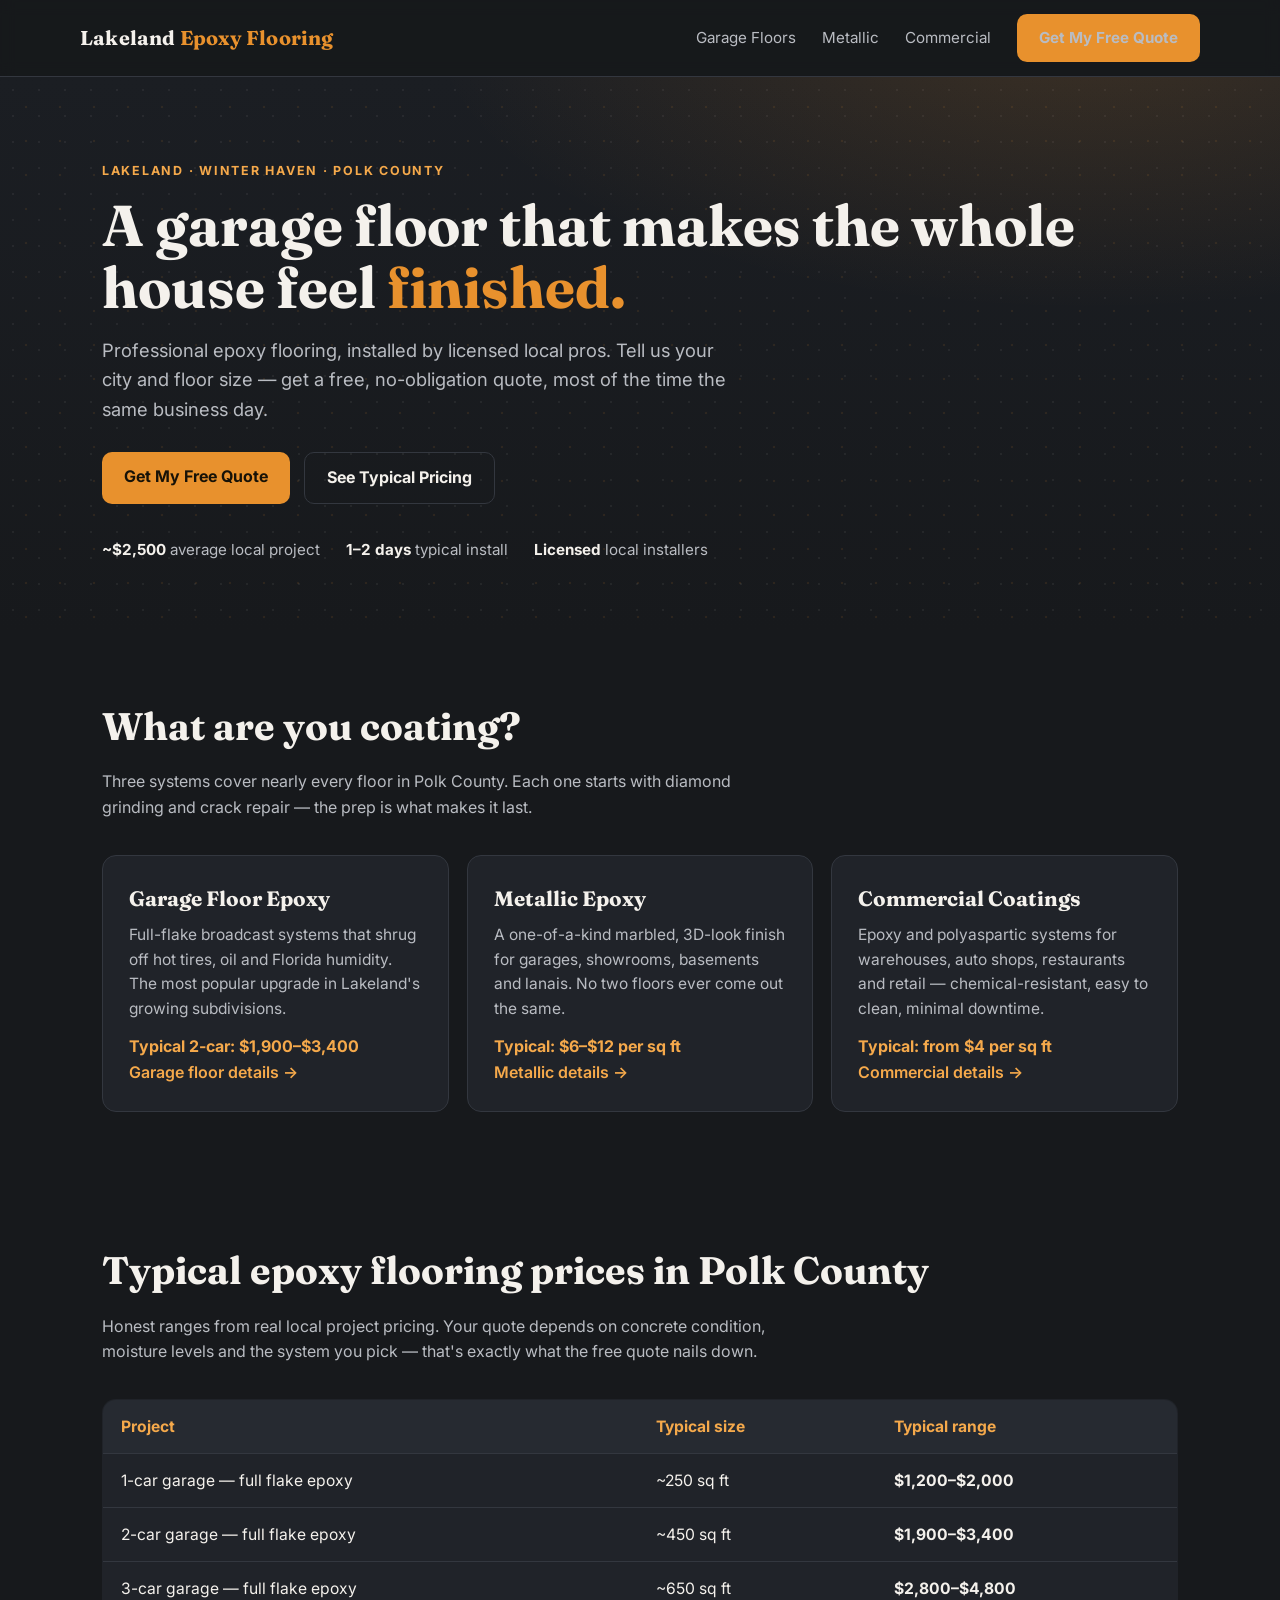
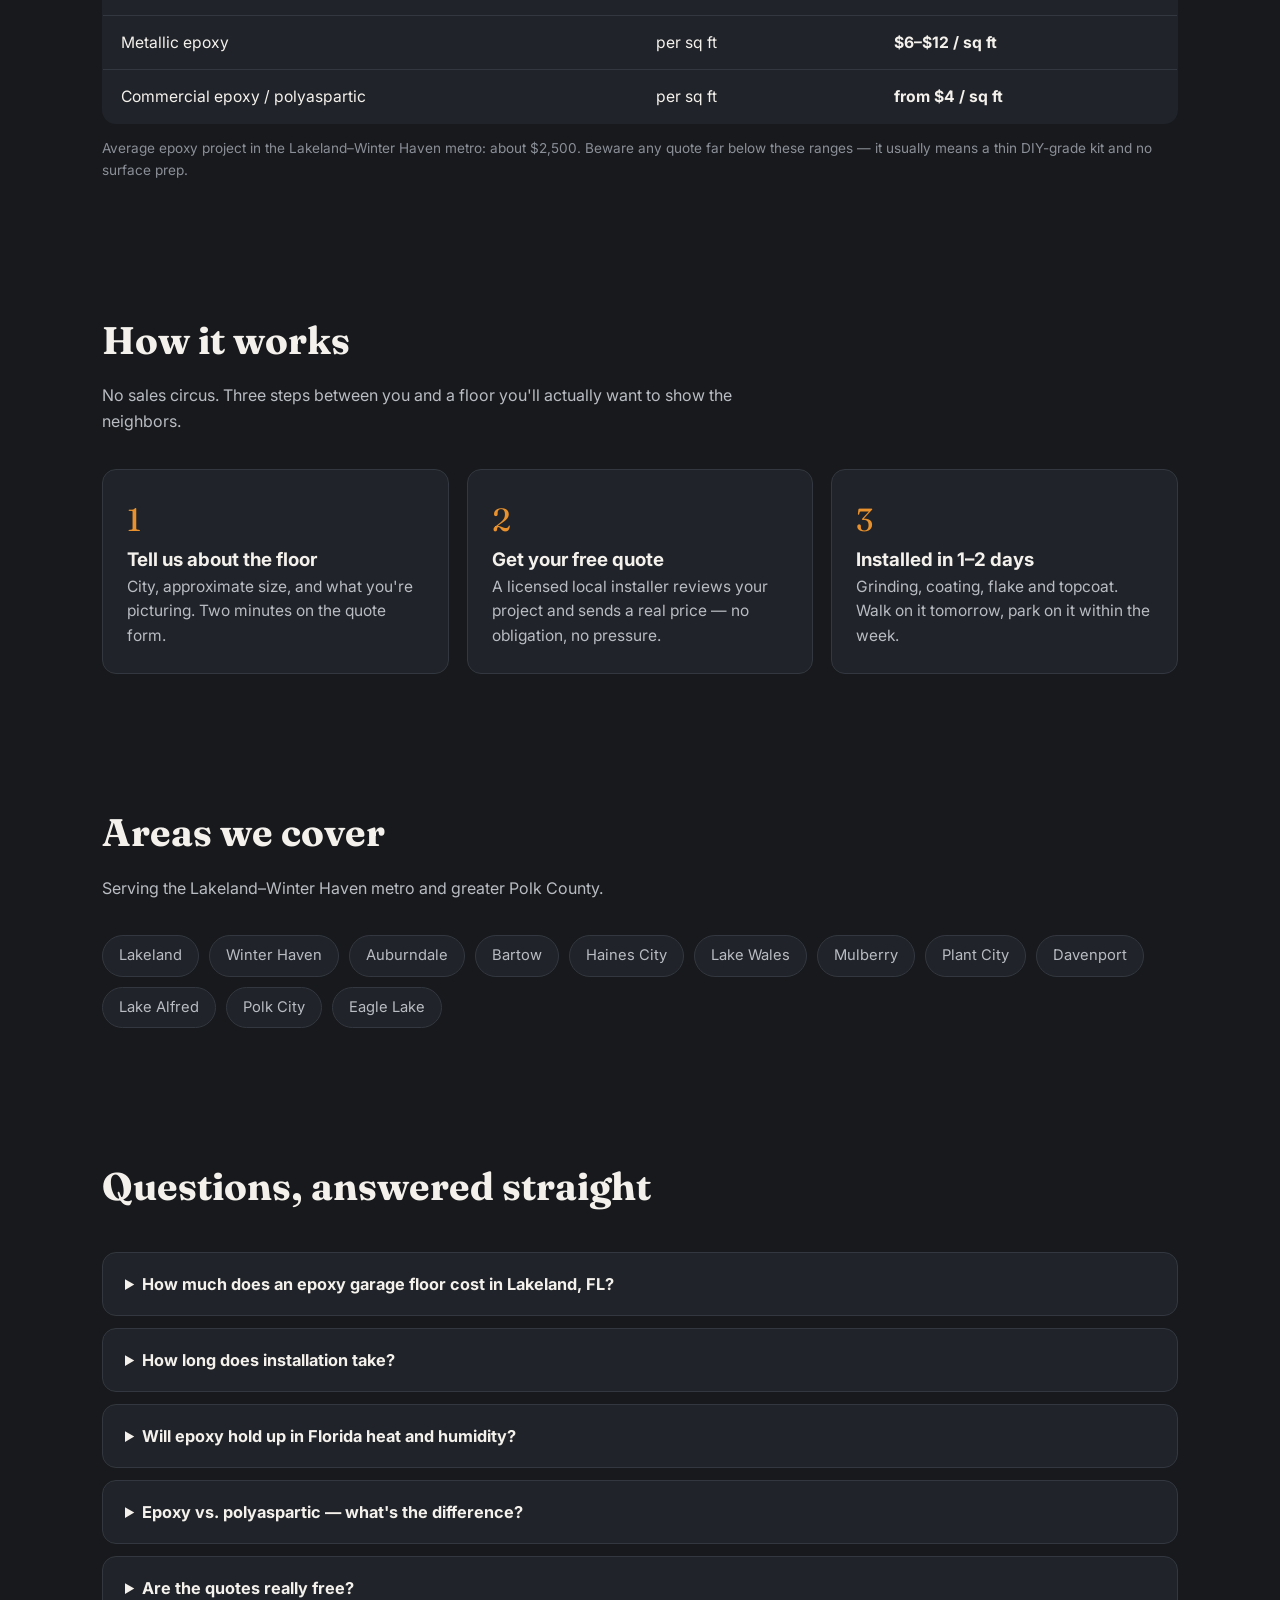
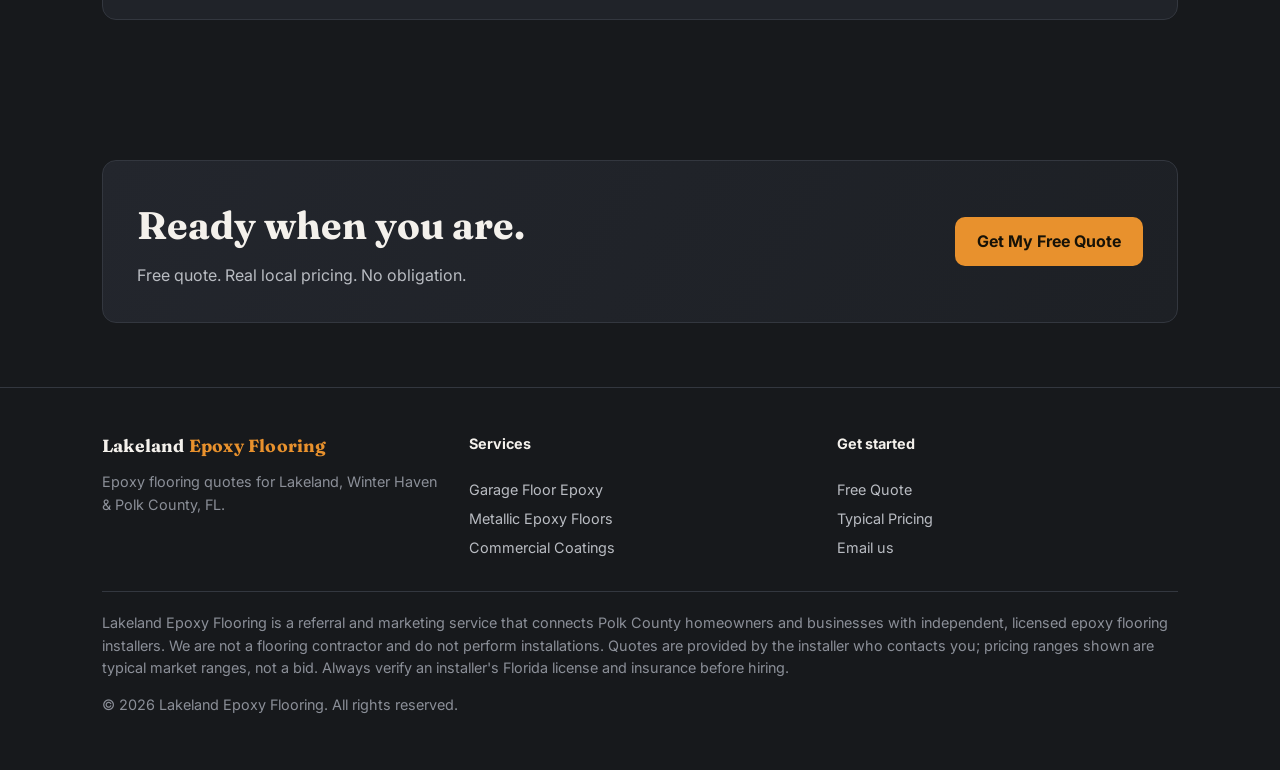
==== index.html @ 7a22e384 "Launch Lakeland Epoxy Flooring lead-gen site (5 pages + quote form)" ====
<!DOCTYPE html>
<html lang="en">
<head>
<meta charset="UTF-8">
<meta name="viewport" content="width=device-width, initial-scale=1.0">
<title>Epoxy Flooring in Lakeland &amp; Winter Haven, FL — Free Quotes from Local Installers</title>
<meta name="description" content="Get free quotes for epoxy garage floors, metallic epoxy and commercial coatings in Lakeland, Winter Haven and Polk County. Typical 2-car garage $1,900–$3,400. Licensed local installers, no obligation.">
<link rel="preconnect" href="https://fonts.googleapis.com">
<link href="https://fonts.googleapis.com/css2?family=Fraunces:wght@600;700&family=Inter:wght@400;600;700&display=swap" rel="stylesheet">
<link rel="stylesheet" href="style.css">
<script type="application/ld+json">
{"@context":"https://schema.org","@type":"Service","name":"Epoxy Flooring Quote Service — Lakeland & Winter Haven","serviceType":"Epoxy flooring installation referrals","areaServed":["Lakeland, FL","Winter Haven, FL","Auburndale, FL","Bartow, FL","Haines City, FL","Lake Wales, FL","Mulberry, FL","Plant City, FL","Davenport, FL","Lake Alfred, FL"],"provider":{"@type":"Organization","name":"Lakeland Epoxy Flooring"},"url":"https://lifeofmorr.github.io/lakeland-epoxy-flooring/"}
</script>
<script type="application/ld+json">
{"@context":"https://schema.org","@type":"FAQPage","mainEntity":[
{"@type":"Question","name":"How much does an epoxy garage floor cost in Lakeland, FL?","acceptedAnswer":{"@type":"Answer","text":"A typical 2-car garage (about 450 sq ft) runs $1,900–$3,400 for a professionally installed full-flake epoxy system. A 1-car garage is usually $1,200–$2,000 and a 3-car $2,800–$4,800. The average epoxy project in the Lakeland–Winter Haven area is around $2,500. Final pricing depends on concrete condition, moisture, and the system you choose."}},
{"@type":"Question","name":"How long does epoxy flooring installation take?","acceptedAnswer":{"@type":"Answer","text":"Most residential garage floors take 1–2 days: surface preparation (grinding and crack repair) on day one, coating and flake broadcast, then a clear topcoat. You can usually walk on it within 24 hours and park on it after 3–5 days depending on the system."}},
{"@type":"Question","name":"Will epoxy hold up in Florida heat and humidity?","acceptedAnswer":{"@type":"Answer","text":"Yes, when the concrete is properly ground and moisture-tested first. Florida slabs can hold moisture, which is the main cause of peeling — a professional installer tests for it and uses a moisture-mitigating primer where needed. Hot tires are not a problem for a properly cured, professionally installed system."}},
{"@type":"Question","name":"What is the difference between epoxy and polyaspartic coatings?","acceptedAnswer":{"@type":"Answer","text":"Epoxy is the durable base and build coat; polyaspartic is a faster-curing, UV-stable topcoat that resists yellowing in Florida sun. Many of the best local systems use both: an epoxy base with a polyaspartic topcoat."}},
{"@type":"Question","name":"Do you offer free quotes?","acceptedAnswer":{"@type":"Answer","text":"Yes. Send the quote form with your city and floor size and a licensed local installer will contact you with a free, no-obligation quote — most homeowners hear back the same business day."}}]}
</script>
</head>
<body>
<header><div class="wrap nav">
<a class="logo" href="index.html">Lakeland <span>Epoxy Flooring</span></a>
<nav class="nav-links">
<a href="garage-epoxy-flooring.html">Garage Floors</a>
<a href="metallic-epoxy-floors.html">Metallic</a>
<a href="commercial-epoxy-flooring.html">Commercial</a>
<a class="btn" href="get-a-quote.html">Get My Free Quote</a>
</nav></div></header>

<div class="hero"><div class="wrap">
<p class="eyebrow">Lakeland · Winter Haven · Polk County</p>
<h1>A garage floor that makes the whole house feel <em>finished.</em></h1>
<p class="lede">Professional epoxy flooring, installed by licensed local pros. Tell us your city and floor size — get a free, no-obligation quote, most of the time the same business day.</p>
<div class="hero-cta"><a class="btn" href="get-a-quote.html">Get My Free Quote</a><a class="btn ghost" href="#pricing">See Typical Pricing</a></div>
<div class="hero-points"><span><b>~$2,500</b> average local project</span><span><b>1–2 days</b> typical install</span><span><b>Licensed</b> local installers</span></div>
</div></div>

<section><div class="wrap">
<h2>What are you coating?</h2>
<p class="sub">Three systems cover nearly every floor in Polk County. Each one starts with diamond grinding and crack repair — the prep is what makes it last.</p>
<div class="cards">
<div class="card"><h3>Garage Floor Epoxy</h3><p>Full-flake broadcast systems that shrug off hot tires, oil and Florida humidity. The most popular upgrade in Lakeland's growing subdivisions.</p><span class="price">Typical 2-car: $1,900–$3,400</span><a class="more" href="garage-epoxy-flooring.html">Garage floor details →</a></div>
<div class="card"><h3>Metallic Epoxy</h3><p>A one-of-a-kind marbled, 3D-look finish for garages, showrooms, basements and lanais. No two floors ever come out the same.</p><span class="price">Typical: $6–$12 per sq ft</span><a class="more" href="metallic-epoxy-floors.html">Metallic details →</a></div>
<div class="card"><h3>Commercial Coatings</h3><p>Epoxy and polyaspartic systems for warehouses, auto shops, restaurants and retail — chemical-resistant, easy to clean, minimal downtime.</p><span class="price">Typical: from $4 per sq ft</span><a class="more" href="commercial-epoxy-flooring.html">Commercial details →</a></div>
</div>
</div></section>

<section id="pricing"><div class="wrap">
<h2>Typical epoxy flooring prices in Polk County</h2>
<p class="sub">Honest ranges from real local project pricing. Your quote depends on concrete condition, moisture levels and the system you pick — that's exactly what the free quote nails down.</p>
<table>
<tr><th>Project</th><th>Typical size</th><th>Typical range</th></tr>
<tr><td>1-car garage — full flake epoxy</td><td>~250 sq ft</td><td>$1,200–$2,000</td></tr>
<tr><td>2-car garage — full flake epoxy</td><td>~450 sq ft</td><td>$1,900–$3,400</td></tr>
<tr><td>3-car garage — full flake epoxy</td><td>~650 sq ft</td><td>$2,800–$4,800</td></tr>
<tr><td>Metallic epoxy</td><td>per sq ft</td><td>$6–$12 / sq ft</td></tr>
<tr><td>Commercial epoxy / polyaspartic</td><td>per sq ft</td><td>from $4 / sq ft</td></tr>
</table>
<p class="fineprint" style="margin-top:14px">Average epoxy project in the Lakeland–Winter Haven metro: about $2,500. Beware any quote far below these ranges — it usually means a thin DIY-grade kit and no surface prep.</p>
</div></section>

<section><div class="wrap">
<h2>How it works</h2>
<p class="sub">No sales circus. Three steps between you and a floor you'll actually want to show the neighbors.</p>
<div class="steps">
<div class="step"><span class="n">1</span><h3>Tell us about the floor</h3><p>City, approximate size, and what you're picturing. Two minutes on the quote form.</p></div>
<div class="step"><span class="n">2</span><h3>Get your free quote</h3><p>A licensed local installer reviews your project and sends a real price — no obligation, no pressure.</p></div>
<div class="step"><span class="n">3</span><h3>Installed in 1–2 days</h3><p>Grinding, coating, flake and topcoat. Walk on it tomorrow, park on it within the week.</p></div>
</div>
</div></section>

<section><div class="wrap">
<h2>Areas we cover</h2>
<p class="sub">Serving the Lakeland–Winter Haven metro and greater Polk County.</p>
<div class="chips"><span class="chip">Lakeland</span><span class="chip">Winter Haven</span><span class="chip">Auburndale</span><span class="chip">Bartow</span><span class="chip">Haines City</span><span class="chip">Lake Wales</span><span class="chip">Mulberry</span><span class="chip">Plant City</span><span class="chip">Davenport</span><span class="chip">Lake Alfred</span><span class="chip">Polk City</span><span class="chip">Eagle Lake</span></div>
</div></section>

<section class="faq"><div class="wrap">
<h2>Questions, answered straight</h2>
<p class="sub"></p>
<details><summary>How much does an epoxy garage floor cost in Lakeland, FL?</summary><p>A typical 2-car garage (about 450 sq ft) runs $1,900–$3,400 for a professionally installed full-flake system. The average local project is around $2,500. Final pricing depends on concrete condition, moisture, and system choice.</p></details>
<details><summary>How long does installation take?</summary><p>Most garage floors take 1–2 days. Walk on it within about 24 hours; park on it after 3–5 days depending on the system.</p></details>
<details><summary>Will epoxy hold up in Florida heat and humidity?</summary><p>Yes — when the slab is ground and moisture-tested first. Moisture in Florida concrete is the #1 cause of peeling, so pros test for it and use a moisture-mitigating primer where needed.</p></details>
<details><summary>Epoxy vs. polyaspartic — what's the difference?</summary><p>Epoxy is the durable build coat; polyaspartic is a fast-curing, UV-stable topcoat that won't yellow in Florida sun. Many top systems combine both.</p></details>
<details><summary>Are the quotes really free?</summary><p>Yes — free and no-obligation. Send the form and a licensed local installer will reach out, usually the same business day.</p></details>
</div></section>

<section><div class="wrap"><div class="cta-band">
<div><h2 style="margin-bottom:6px">Ready when you are.</h2><p style="color:var(--muted)">Free quote. Real local pricing. No obligation.</p></div>
<a class="btn" href="get-a-quote.html">Get My Free Quote</a>
</div></div></section>

<footer><div class="wrap">
<div class="cols">
<div><a class="logo" href="index.html" style="font-size:1.1rem">Lakeland <span>Epoxy Flooring</span></a><p style="margin-top:10px">Epoxy flooring quotes for Lakeland, Winter Haven &amp; Polk County, FL.</p></div>
<div><strong style="color:var(--paper)">Services</strong><br><br><a href="garage-epoxy-flooring.html">Garage Floor Epoxy</a><a href="metallic-epoxy-floors.html">Metallic Epoxy Floors</a><a href="commercial-epoxy-flooring.html">Commercial Coatings</a></div>
<div><strong style="color:var(--paper)">Get started</strong><br><br><a href="get-a-quote.html">Free Quote</a><a href="#pricing">Typical Pricing</a><a href="mailto:donmondemorrison+epoxy@gmail.com">Email us</a></div>
</div>
<p class="disclosure">Lakeland Epoxy Flooring is a referral and marketing service that connects Polk County homeowners and businesses with independent, licensed epoxy flooring installers. We are not a flooring contractor and do not perform installations. Quotes are provided by the installer who contacts you; pricing ranges shown are typical market ranges, not a bid. Always verify an installer's Florida license and insurance before hiring.</p>
<p style="margin-top:14px">© 2026 Lakeland Epoxy Flooring. All rights reserved.</p>
</div></footer>
</body>
</html>
---- style.css ----
:root{
  --ink:#17191c; --panel:#202329; --panel2:#262a31; --line:#33373f;
  --amber:#e8912d; --amber2:#f5a94b; --paper:#f4f1ec; --muted:#b9bcc2; --dim:#8b8f98;
  --radius:14px;
}
*{margin:0;padding:0;box-sizing:border-box}
html{scroll-behavior:smooth}
body{font-family:'Inter',system-ui,sans-serif;background:var(--ink);color:var(--paper);line-height:1.6}
a{color:var(--amber2)}
.wrap{max-width:1120px;margin:0 auto;padding:0 22px}
header{position:sticky;top:0;z-index:50;background:rgba(23,25,28,.92);backdrop-filter:blur(8px);border-bottom:1px solid var(--line)}
.nav{display:flex;align-items:center;justify-content:space-between;padding:14px 0}
.logo{font-family:'Fraunces',serif;font-weight:700;font-size:1.25rem;color:var(--paper);text-decoration:none;letter-spacing:.2px}
.logo span{color:var(--amber)}
.nav-links{display:flex;gap:26px;align-items:center}
.nav-links a{color:var(--muted);text-decoration:none;font-size:.95rem}
.nav-links a:hover{color:var(--paper)}
.btn{display:inline-block;background:var(--amber);color:#171207;font-weight:700;padding:12px 22px;border-radius:10px;text-decoration:none;border:0;cursor:pointer;font-size:1rem}
.btn:hover{background:var(--amber2)}
.btn.ghost{background:transparent;border:1px solid var(--line);color:var(--paper)}
.hero{padding:84px 0 70px;background:
  radial-gradient(1100px 480px at 85% -10%,rgba(232,145,45,.16),transparent 60%),
  radial-gradient(rgba(255,255,255,.055) 1px,transparent 1.6px),
  radial-gradient(rgba(232,145,45,.10) 1px,transparent 1.6px),
  linear-gradient(180deg,#1b1e23,#17191c);
  background-size:auto,26px 26px,34px 34px,auto;background-position:0 0,0 0,9px 13px,0 0}
.eyebrow{color:var(--amber2);font-weight:700;letter-spacing:.14em;text-transform:uppercase;font-size:.78rem}
h1{font-family:'Fraunces',serif;font-size:clamp(2.3rem,5.2vw,3.6rem);line-height:1.08;margin:14px 0 16px}
h1 em{color:var(--amber);font-style:normal}
.lede{font-size:1.15rem;color:var(--muted);max-width:640px}
.hero-cta{display:flex;gap:14px;margin-top:28px;flex-wrap:wrap}
.hero-points{display:flex;gap:26px;margin-top:34px;flex-wrap:wrap;color:var(--muted);font-size:.95rem}
.hero-points b{color:var(--paper)}
section{padding:64px 0}
h2{font-family:'Fraunces',serif;font-size:clamp(1.7rem,3.4vw,2.4rem);margin-bottom:12px}
.sub{color:var(--muted);max-width:680px;margin-bottom:34px}
.cards{display:grid;grid-template-columns:repeat(auto-fit,minmax(290px,1fr));gap:18px}
.card{background:var(--panel);border:1px solid var(--line);border-radius:var(--radius);padding:26px}
.card h3{font-family:'Fraunces',serif;font-size:1.3rem;margin-bottom:8px}
.card p{color:var(--muted);font-size:.97rem}
.card .price{color:var(--amber2);font-weight:700;margin-top:12px;display:block}
.card a.more{font-weight:600;text-decoration:none}
table{width:100%;border-collapse:collapse;background:var(--panel);border:1px solid var(--line);border-radius:var(--radius);overflow:hidden}
th,td{padding:14px 18px;text-align:left;border-bottom:1px solid var(--line);font-size:.98rem}
th{color:var(--amber2);font-weight:700;background:var(--panel2)}
tr:last-child td{border-bottom:0}
td:last-child{font-weight:700;color:var(--paper)}
.steps{display:grid;grid-template-columns:repeat(auto-fit,minmax(260px,1fr));gap:18px}
.step{background:var(--panel);border:1px solid var(--line);border-radius:var(--radius);padding:24px}
.step .n{font-family:'Fraunces',serif;font-size:2rem;color:var(--amber);display:block}
.step p{color:var(--muted);font-size:.97rem}
.chips{display:flex;flex-wrap:wrap;gap:10px}
.chip{border:1px solid var(--line);background:var(--panel);padding:8px 16px;border-radius:999px;font-size:.92rem;color:var(--muted)}
.faq details{background:var(--panel);border:1px solid var(--line);border-radius:var(--radius);padding:18px 22px;margin-bottom:12px}
.faq summary{font-weight:700;cursor:pointer;font-size:1.02rem}
.faq p{color:var(--muted);margin-top:8px}
form.quote{background:var(--panel);border:1px solid var(--line);border-radius:var(--radius);padding:28px;max-width:720px}
.grid2{display:grid;grid-template-columns:1fr 1fr;gap:16px}
label{display:block;font-size:.9rem;font-weight:600;margin-bottom:6px}
input,select,textarea{width:100%;background:var(--ink);border:1px solid var(--line);border-radius:9px;color:var(--paper);padding:12px 14px;font:inherit;font-size:.98rem;margin-bottom:16px}
textarea{min-height:110px;resize:vertical}
.fineprint{color:var(--dim);font-size:.85rem}
footer{border-top:1px solid var(--line);padding:44px 0 54px;color:var(--dim);font-size:.9rem}
footer .cols{display:grid;grid-template-columns:repeat(auto-fit,minmax(220px,1fr));gap:26px;margin-bottom:26px}
footer a{color:var(--muted);text-decoration:none;display:block;margin-bottom:6px}
footer a:hover{color:var(--paper)}
.disclosure{border-top:1px solid var(--line);padding-top:20px;line-height:1.55}
.cta-band{background:linear-gradient(120deg,#23262d,#1d2025);border:1px solid var(--line);border-radius:var(--radius);padding:34px;display:flex;justify-content:space-between;align-items:center;gap:20px;flex-wrap:wrap}
@media(max-width:720px){.nav-links a:not(.btn){display:none}.grid2{grid-template-columns:1fr}.hero{padding:56px 0 48px}}
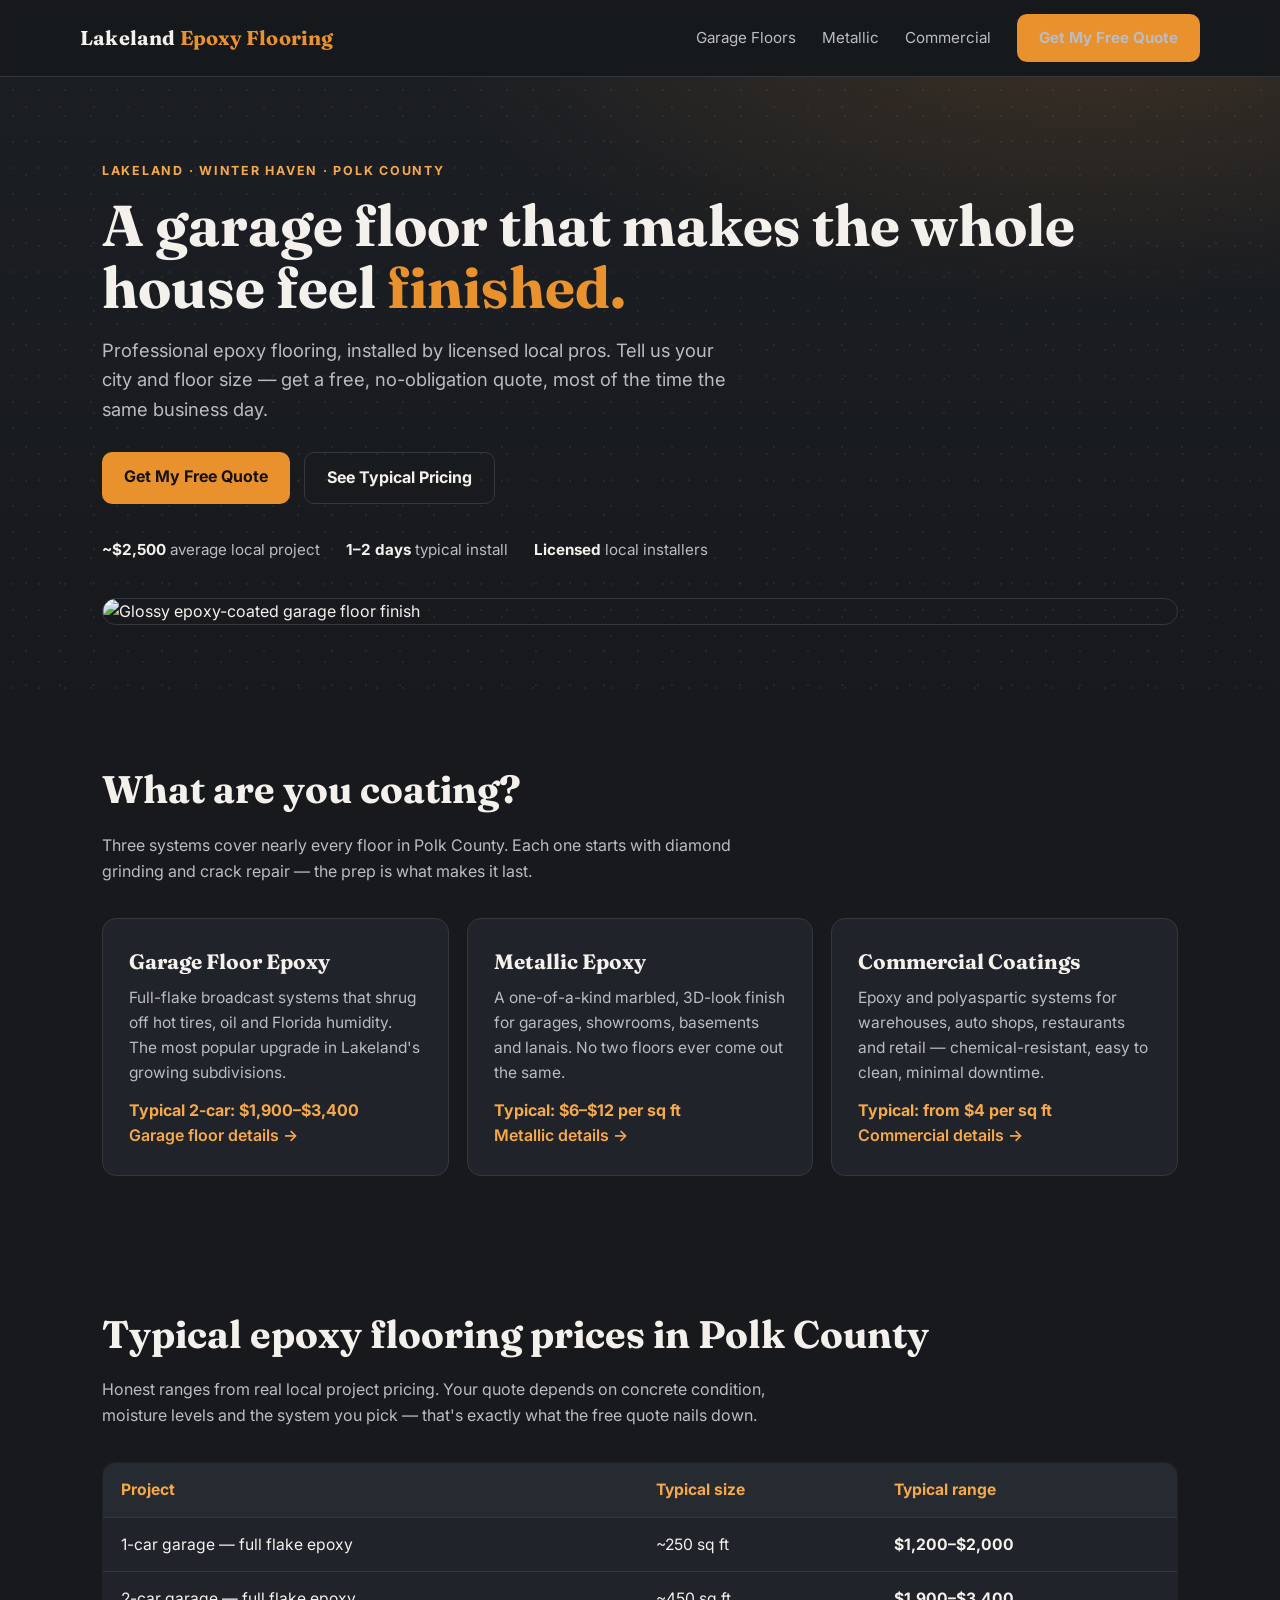
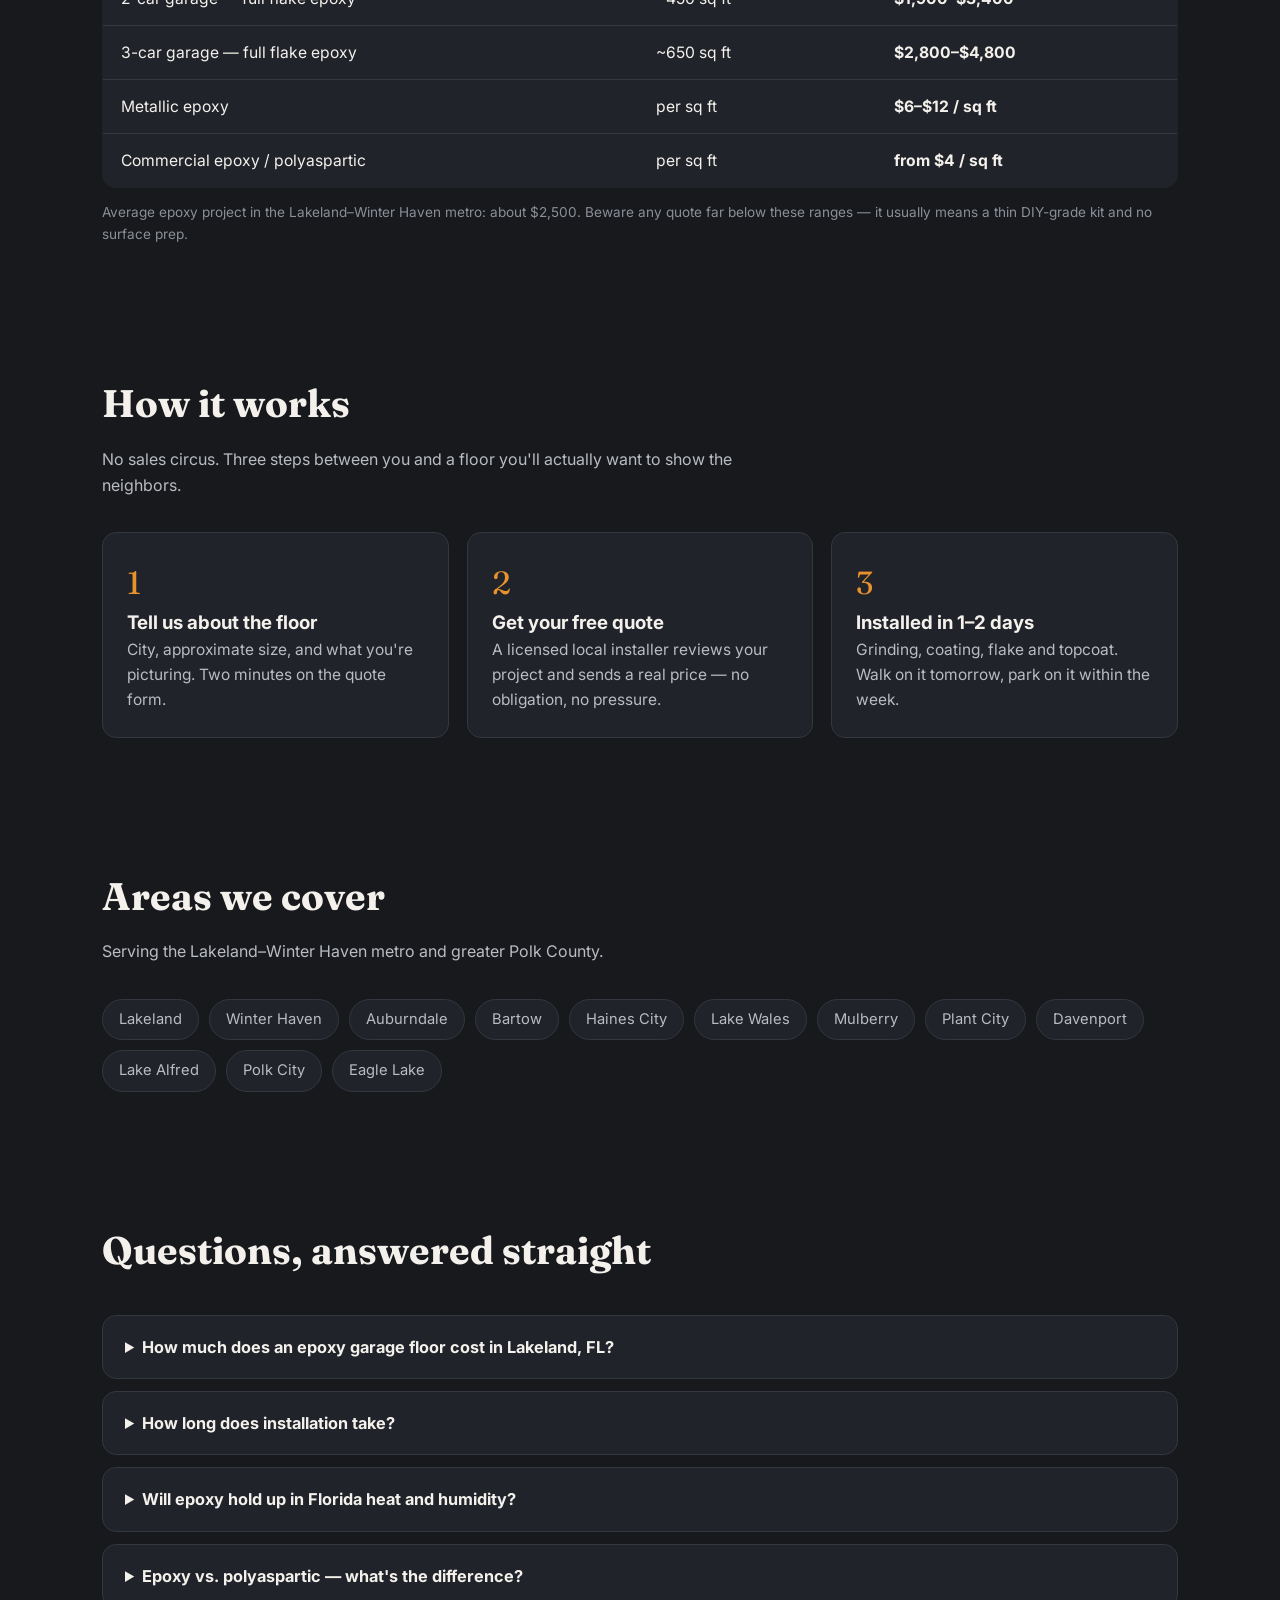
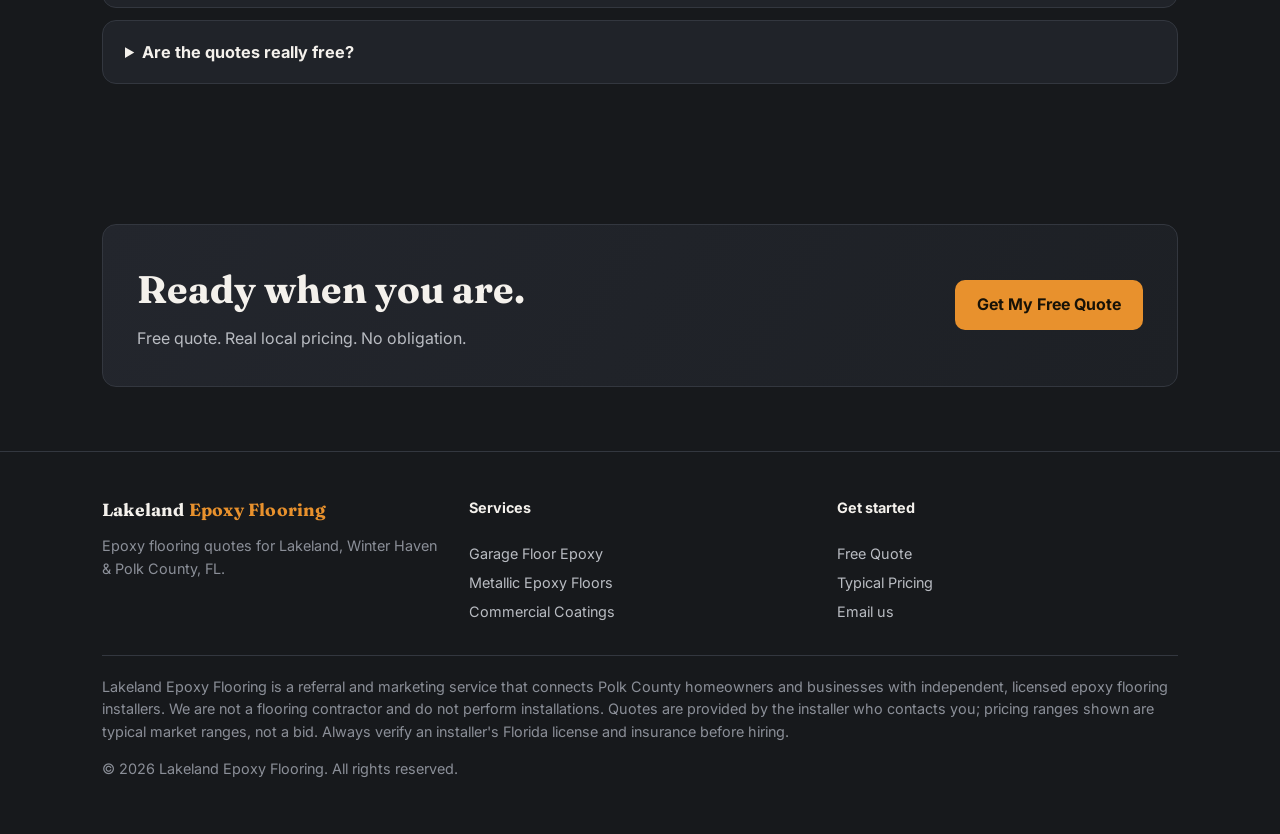
==== commit 026792c1: "Raise to 10: favicon, OG tags on all pages, hero photography" ====
--- a/index.html
+++ b/index.html
@@ -5,6 +5,12 @@
 <meta name="viewport" content="width=device-width, initial-scale=1.0">
 <title>Epoxy Flooring in Lakeland &amp; Winter Haven, FL — Free Quotes from Local Installers</title>
 <meta name="description" content="Get free quotes for epoxy garage floors, metallic epoxy and commercial coatings in Lakeland, Winter Haven and Polk County. Typical 2-car garage $1,900–$3,400. Licensed local installers, no obligation.">
+<meta property="og:title" content="Epoxy Flooring in Lakeland &amp; Winter Haven, FL — Free Quotes from Local Installers">
+<meta property="og:image" content="https://images.unsplash.com/photo-1766801075605-8c036a5c4ec3?fm=jpg&q=70&w=1600&auto=format&fit=crop">
+<meta property="og:description" content="Get free quotes for epoxy garage floors, metallic epoxy and commercial coatings in Lakeland, Winter Haven and Polk County. Typical 2-car garage $1,900–$3,400. Licensed local installers, no obligation.">
+<meta property="og:type" content="website">
+<link rel="icon" type="image/svg+xml" href="favicon.svg">
+<meta name="google-site-verification" content="QB-ssv-MjZdVz-dJ-gzDWv2qY6BC9JkV1xSJGt7VMZ8" />
 <link rel="preconnect" href="https://fonts.googleapis.com">
 <link href="https://fonts.googleapis.com/css2?family=Fraunces:wght@600;700&family=Inter:wght@400;600;700&display=swap" rel="stylesheet">
 <link rel="stylesheet" href="style.css">
@@ -36,6 +42,7 @@
 <p class="lede">Professional epoxy flooring, installed by licensed local pros. Tell us your city and floor size — get a free, no-obligation quote, most of the time the same business day.</p>
 <div class="hero-cta"><a class="btn" href="get-a-quote.html">Get My Free Quote</a><a class="btn ghost" href="#pricing">See Typical Pricing</a></div>
 <div class="hero-points"><span><b>~$2,500</b> average local project</span><span><b>1–2 days</b> typical install</span><span><b>Licensed</b> local installers</span></div>
+<div class="hero-img"><img src="https://images.unsplash.com/photo-1766801075605-8c036a5c4ec3?fm=jpg&q=70&w=1600&auto=format&fit=crop" alt="Glossy epoxy-coated garage floor finish" loading="lazy"></div>
 </div></div>
 
 <section><div class="wrap">
@@ -75,7 +82,7 @@
 <section><div class="wrap">
 <h2>Areas we cover</h2>
 <p class="sub">Serving the Lakeland–Winter Haven metro and greater Polk County.</p>
-<div class="chips"><span class="chip">Lakeland</span><span class="chip">Winter Haven</span><span class="chip">Auburndale</span><span class="chip">Bartow</span><span class="chip">Haines City</span><span class="chip">Lake Wales</span><span class="chip">Mulberry</span><span class="chip">Plant City</span><span class="chip">Davenport</span><span class="chip">Lake Alfred</span><span class="chip">Polk City</span><span class="chip">Eagle Lake</span></div>
+<div class="chips"><span class="chip">Lakeland</span><a class="chip" style="text-decoration:none;color:var(--muted)" href="epoxy-flooring-winter-haven.html">Winter Haven</a><a class="chip" style="text-decoration:none;color:var(--muted)" href="epoxy-flooring-auburndale.html">Auburndale</a><a class="chip" style="text-decoration:none;color:var(--muted)" href="epoxy-flooring-bartow.html">Bartow</a><span class="chip">Haines City</span><span class="chip">Lake Wales</span><span class="chip">Mulberry</span><a class="chip" style="text-decoration:none;color:var(--muted)" href="epoxy-flooring-plant-city.html">Plant City</a><span class="chip">Davenport</span><span class="chip">Lake Alfred</span><span class="chip">Polk City</span><span class="chip">Eagle Lake</span></div>
 </div></section>
 
 <section class="faq"><div class="wrap">
--- a/style.css
+++ b/style.css
@@ -67,3 +67,7 @@
 .disclosure{border-top:1px solid var(--line);padding-top:20px;line-height:1.55}
 .cta-band{background:linear-gradient(120deg,#23262d,#1d2025);border:1px solid var(--line);border-radius:var(--radius);padding:34px;display:flex;justify-content:space-between;align-items:center;gap:20px;flex-wrap:wrap}
 @media(max-width:720px){.nav-links a:not(.btn){display:none}.grid2{grid-template-columns:1fr}.hero{padding:56px 0 48px}}
+
+/* Hero photo (added when a verified hero image is placed on index.html) */
+.hero-img{margin-top:36px}
+.hero-img img{display:block;width:100%;height:auto;border-radius:var(--radius);border:1px solid var(--line)}
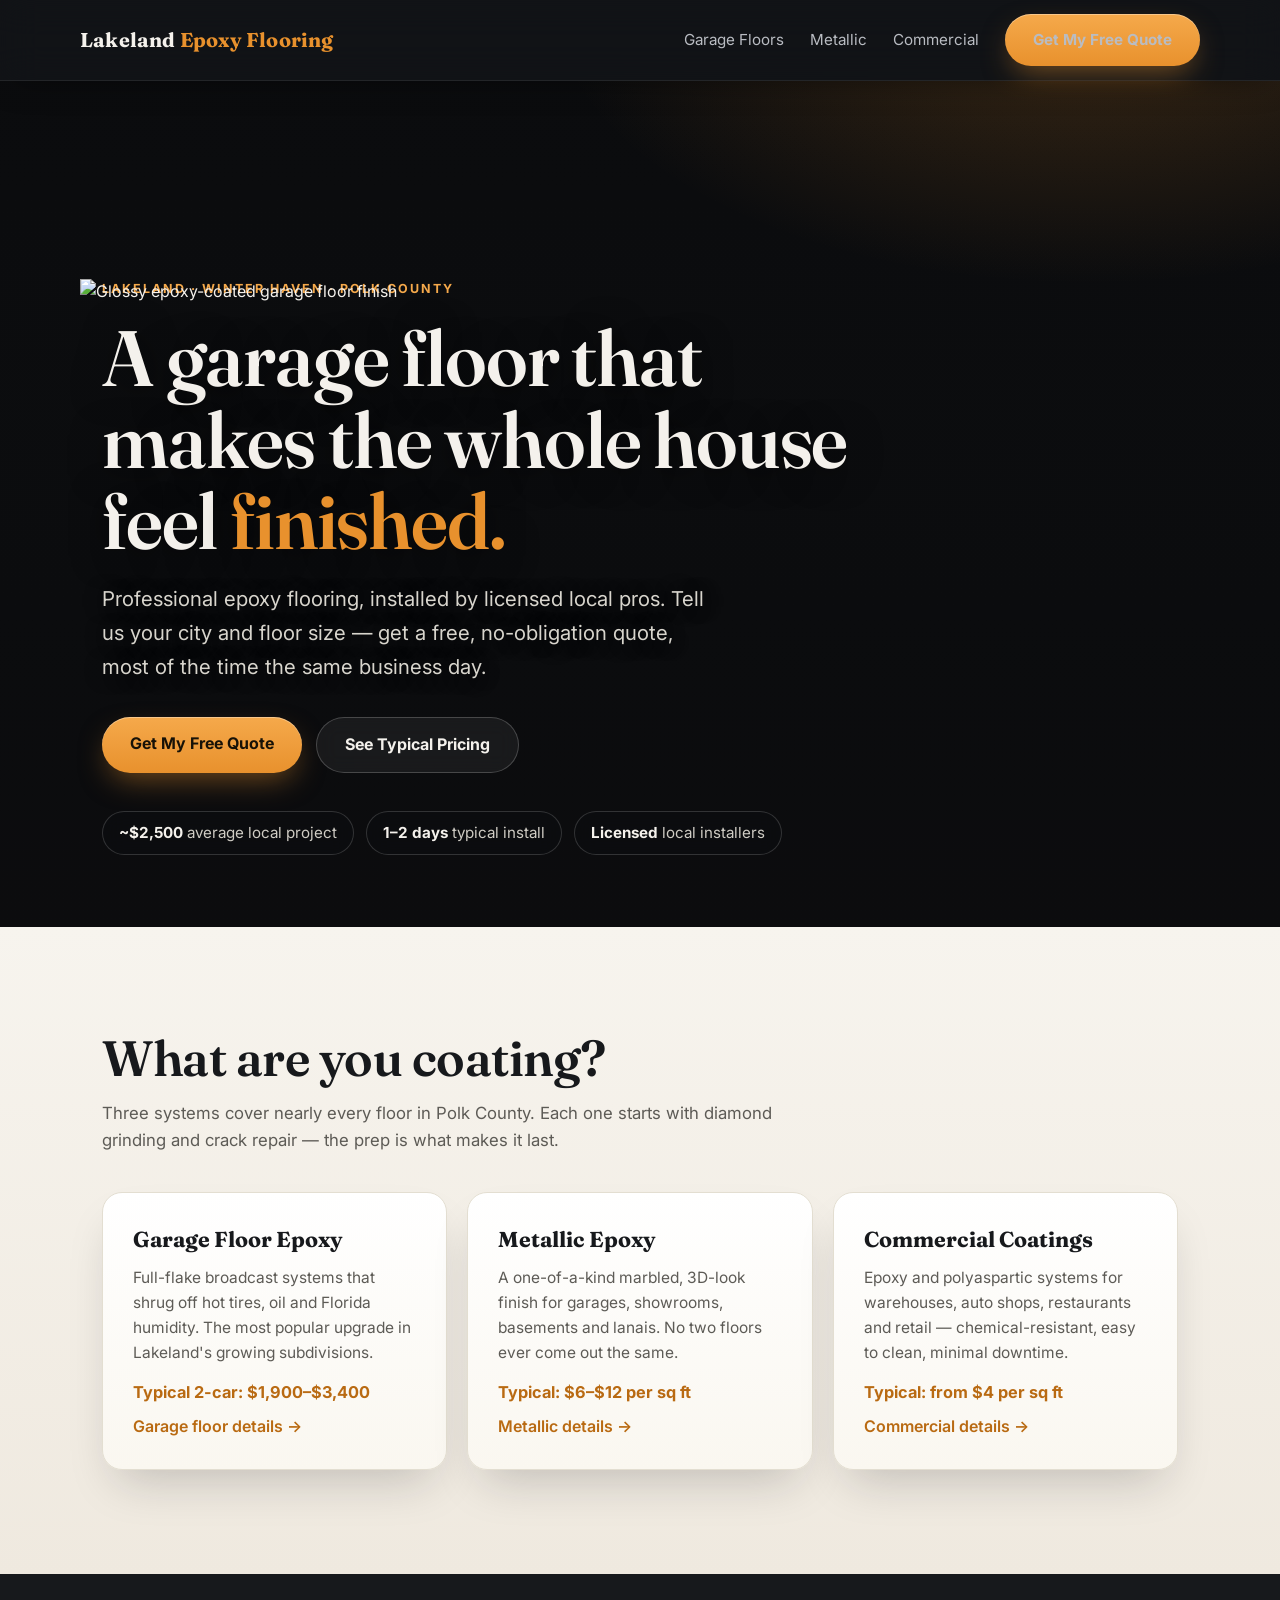
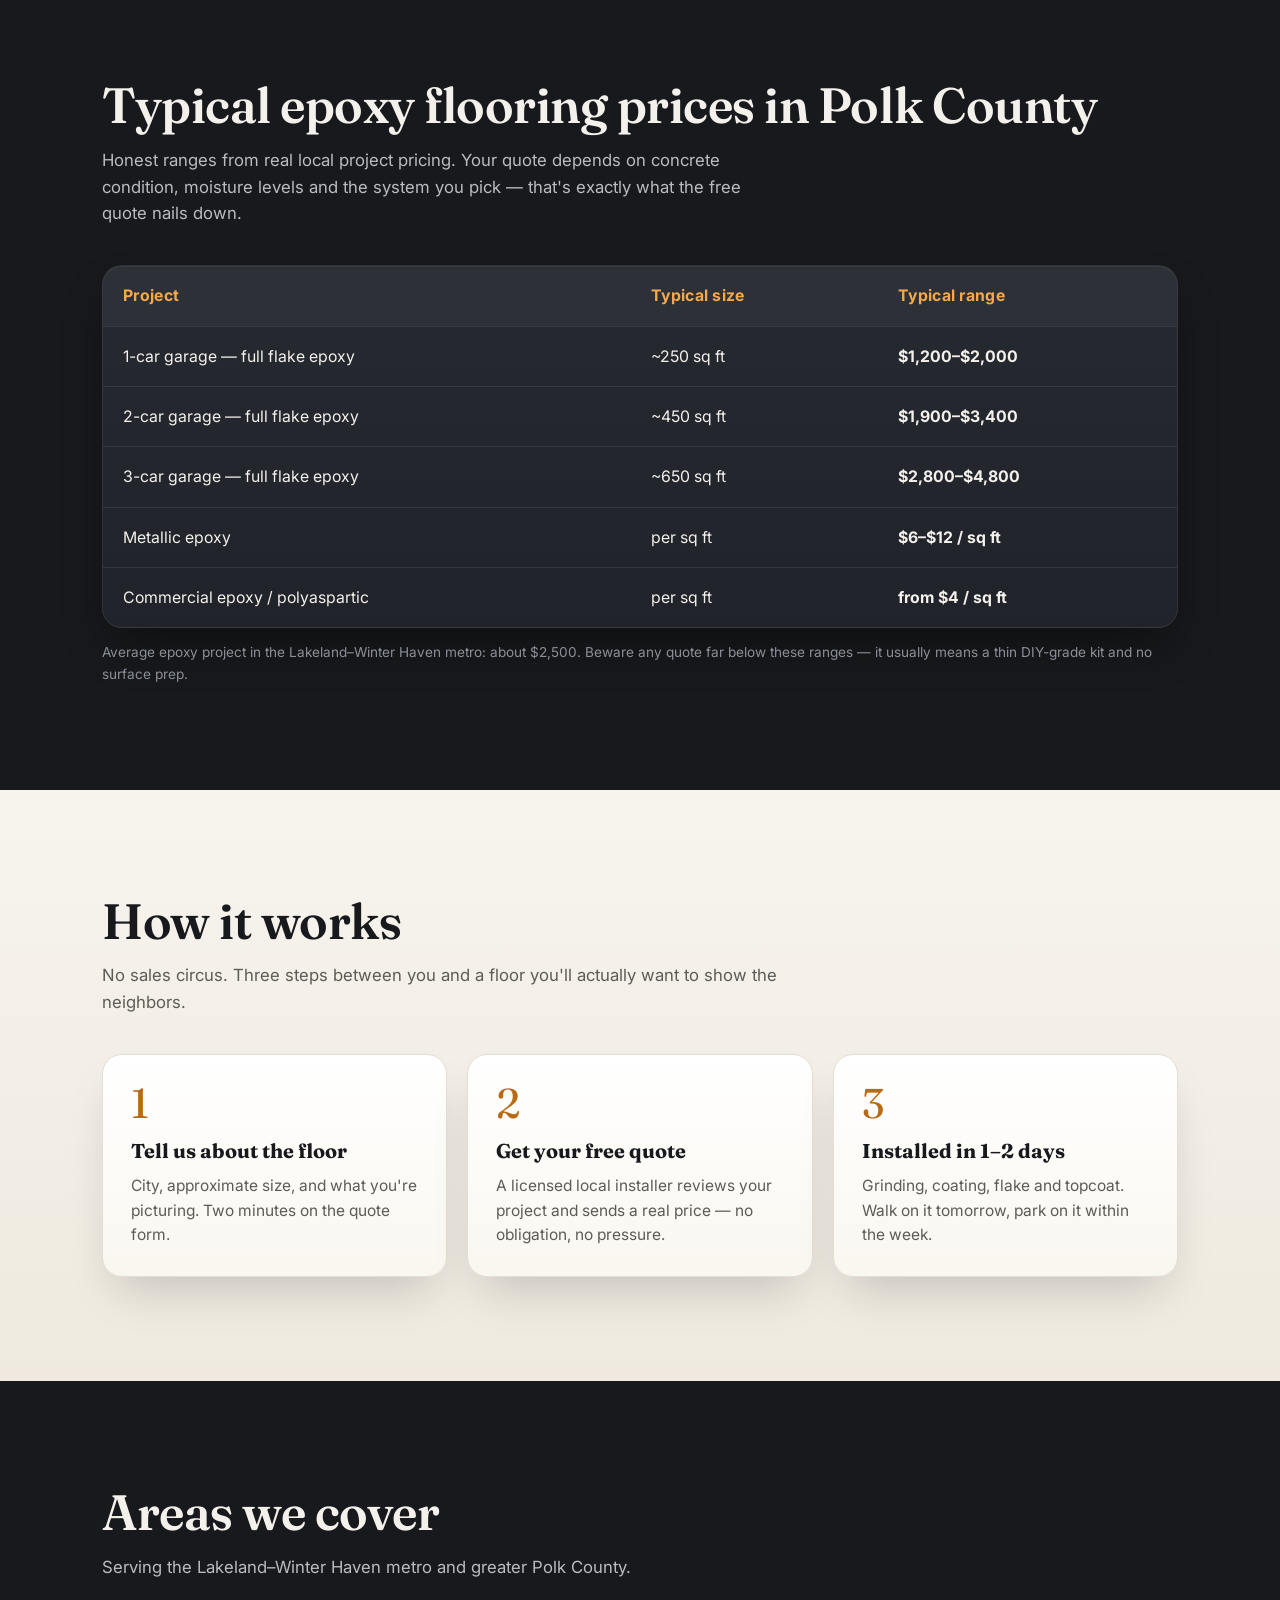
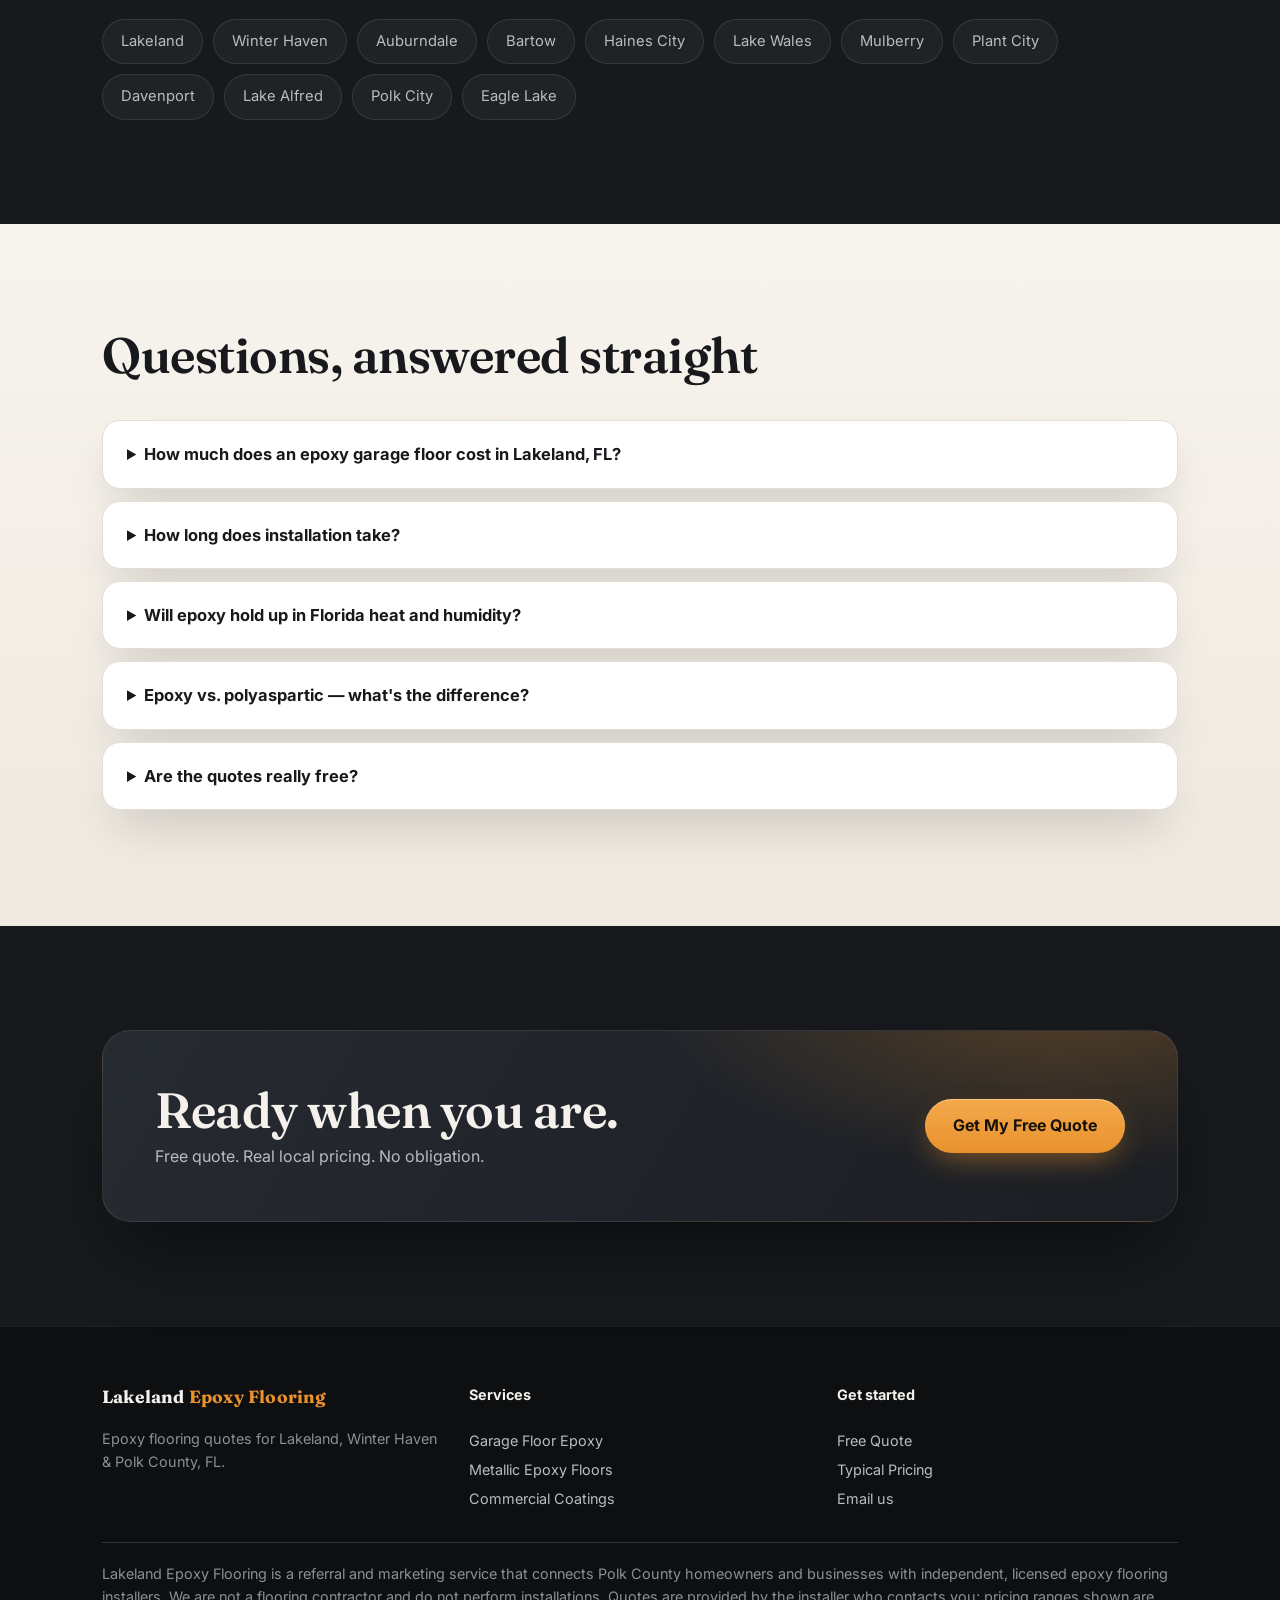
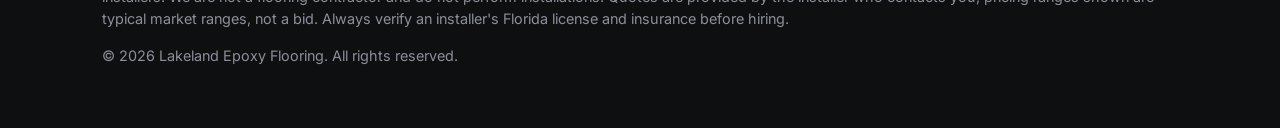
==== commit 497f476f: "Cinematic Apple redesign: full-bleed photo hero, glass header, depth cards, reveal motion" ====
--- a/index.html
+++ b/index.html
@@ -36,7 +36,7 @@
 <a class="btn" href="get-a-quote.html">Get My Free Quote</a>
 </nav></div></header>
 
-<div class="hero"><div class="wrap">
+<div class="hero hero-photo"><div class="wrap">
 <p class="eyebrow">Lakeland · Winter Haven · Polk County</p>
 <h1>A garage floor that makes the whole house feel <em>finished.</em></h1>
 <p class="lede">Professional epoxy flooring, installed by licensed local pros. Tell us your city and floor size — get a free, no-obligation quote, most of the time the same business day.</p>
@@ -109,5 +109,8 @@
 <p class="disclosure">Lakeland Epoxy Flooring is a referral and marketing service that connects Polk County homeowners and businesses with independent, licensed epoxy flooring installers. We are not a flooring contractor and do not perform installations. Quotes are provided by the installer who contacts you; pricing ranges shown are typical market ranges, not a bid. Always verify an installer's Florida license and insurance before hiring.</p>
 <p style="margin-top:14px">© 2026 Lakeland Epoxy Flooring. All rights reserved.</p>
 </div></footer>
+<script>
+(function(){var R=window.matchMedia('(prefers-reduced-motion: reduce)').matches;if(R||!('IntersectionObserver' in window))return;var els=document.querySelectorAll('.card,.step,.cta-band,table,.faq details,.hero-points,.chips,.quote');if(!els.length)return;els.forEach(function(e){e.classList.add('rv')});var io=new IntersectionObserver(function(es){es.forEach(function(en){if(en.isIntersecting){en.target.classList.add('in');io.unobserve(en.target)}})},{threshold:.1});els.forEach(function(e,i){e.style.transitionDelay=(i%3)*70+'ms';io.observe(e)})})();
+</script>
 </body>
 </html>
--- a/style.css
+++ b/style.css
@@ -1,73 +1,188 @@
+/* ============================================================
+   LAKELAND EPOXY FLOORING — Cinematic Design System
+   Apple-grade: full-bleed heroes, huge display type, glass,
+   layered depth, 3D card tilt, reveal-on-scroll.
+   Palette: charcoal + amber · Fraunces / Inter · no libraries
+   ============================================================ */
 :root{
-  --ink:#17191c; --panel:#202329; --panel2:#262a31; --line:#33373f;
-  --amber:#e8912d; --amber2:#f5a94b; --paper:#f4f1ec; --muted:#b9bcc2; --dim:#8b8f98;
-  --radius:14px;
+  --ink:#17191c; --ink2:#0e0f11;
+  --panel:#202329; --panel2:#262a31; --line:#33373f;
+  --amber:#e8912d; --amber2:#f5a94b; --amber-deep:#b96a12;
+  --paper:#f4f1ec; --muted:#b9bcc2; --dim:#8b8f98;
+  --muted-d:#5d5b56; --line-l:#e3ded1;
+  --radius:14px; --radius-lg:24px;
+  --ease:cubic-bezier(.22,1,.36,1);
+  --shadow-card:0 1px 0 rgba(255,255,255,.05) inset,0 24px 48px -12px rgba(0,0,0,.45);
+  --shadow-card-l:0 1px 0 rgba(255,255,255,.9) inset,0 24px 48px -16px rgba(23,25,28,.22);
 }
 *{margin:0;padding:0;box-sizing:border-box}
 html{scroll-behavior:smooth}
-body{font-family:'Inter',system-ui,sans-serif;background:var(--ink);color:var(--paper);line-height:1.6}
+body{font-family:'Inter',system-ui,sans-serif;background:var(--ink);color:var(--paper);line-height:1.6;-webkit-font-smoothing:antialiased;text-rendering:optimizeLegibility;overflow-x:hidden}
+::selection{background:var(--amber);color:#171207}
 a{color:var(--amber2)}
+img{max-width:100%}
 .wrap{max-width:1120px;margin:0 auto;padding:0 22px}
-header{position:sticky;top:0;z-index:50;background:rgba(23,25,28,.92);backdrop-filter:blur(8px);border-bottom:1px solid var(--line)}
+:focus-visible{outline:2px solid var(--amber2);outline-offset:3px;border-radius:4px}
+
+/* ---------- Glass sticky header ---------- */
+header{position:sticky;top:0;z-index:50;background:rgba(16,17,20,.68);-webkit-backdrop-filter:blur(18px) saturate(160%);backdrop-filter:blur(18px) saturate(160%);border-bottom:1px solid rgba(255,255,255,.08);box-shadow:0 12px 32px -16px rgba(0,0,0,.5)}
 .nav{display:flex;align-items:center;justify-content:space-between;padding:14px 0}
 .logo{font-family:'Fraunces',serif;font-weight:700;font-size:1.25rem;color:var(--paper);text-decoration:none;letter-spacing:.2px}
 .logo span{color:var(--amber)}
 .nav-links{display:flex;gap:26px;align-items:center}
-.nav-links a{color:var(--muted);text-decoration:none;font-size:.95rem}
+.nav-links a{color:var(--muted);text-decoration:none;font-size:.95rem;transition:color .3s var(--ease)}
 .nav-links a:hover{color:var(--paper)}
-.btn{display:inline-block;background:var(--amber);color:#171207;font-weight:700;padding:12px 22px;border-radius:10px;text-decoration:none;border:0;cursor:pointer;font-size:1rem}
-.btn:hover{background:var(--amber2)}
-.btn.ghost{background:transparent;border:1px solid var(--line);color:var(--paper)}
-.hero{padding:84px 0 70px;background:
-  radial-gradient(1100px 480px at 85% -10%,rgba(232,145,45,.16),transparent 60%),
-  radial-gradient(rgba(255,255,255,.055) 1px,transparent 1.6px),
-  radial-gradient(rgba(232,145,45,.10) 1px,transparent 1.6px),
-  linear-gradient(180deg,#1b1e23,#17191c);
-  background-size:auto,26px 26px,34px 34px,auto;background-position:0 0,0 0,9px 13px,0 0}
-.eyebrow{color:var(--amber2);font-weight:700;letter-spacing:.14em;text-transform:uppercase;font-size:.78rem}
-h1{font-family:'Fraunces',serif;font-size:clamp(2.3rem,5.2vw,3.6rem);line-height:1.08;margin:14px 0 16px}
+
+/* ---------- Buttons ---------- */
+.btn{display:inline-block;background:linear-gradient(180deg,var(--amber2),var(--amber));color:#171207;font-weight:700;padding:14px 28px;border-radius:999px;text-decoration:none;border:0;cursor:pointer;font-size:1rem;box-shadow:0 12px 30px -8px rgba(232,145,45,.5),0 1px 0 rgba(255,255,255,.35) inset;transition:transform .45s var(--ease),box-shadow .45s var(--ease),background .3s}
+.btn:hover{background:linear-gradient(180deg,#ffb35e,var(--amber2));transform:translateY(-2px);box-shadow:0 20px 40px -10px rgba(232,145,45,.55),0 1px 0 rgba(255,255,255,.35) inset}
+.btn:active{transform:translateY(0)}
+.btn.ghost{background:rgba(255,255,255,.06);-webkit-backdrop-filter:blur(10px);backdrop-filter:blur(10px);border:1px solid rgba(255,255,255,.2);color:var(--paper);box-shadow:none}
+.btn.ghost:hover{background:rgba(255,255,255,.12);box-shadow:0 14px 30px -12px rgba(0,0,0,.5)}
+
+/* ---------- Cinematic hero (gradient) ---------- */
+.hero{position:relative;padding:128px 0 112px;overflow:hidden;background:
+  radial-gradient(1100px 520px at 85% -10%,rgba(232,145,45,.2),transparent 60%),
+  radial-gradient(700px 420px at 8% 110%,rgba(232,145,45,.08),transparent 60%),
+  radial-gradient(rgba(255,255,255,.05) 1px,transparent 1.6px),
+  radial-gradient(rgba(232,145,45,.09) 1px,transparent 1.6px),
+  linear-gradient(180deg,#1d2025,#17191c 70%,#141518);
+  background-size:auto,auto,26px 26px,34px 34px,auto;background-position:0 0,0 0,0 0,9px 13px,0 0}
+.hero::after{content:"";position:absolute;inset:auto 0 0 0;height:120px;background:linear-gradient(180deg,transparent,rgba(0,0,0,.28));pointer-events:none}
+.eyebrow{color:var(--amber2);font-weight:700;letter-spacing:.16em;text-transform:uppercase;font-size:.78rem}
+h1{font-family:'Fraunces',serif;font-weight:600;font-size:clamp(2.7rem,6.4vw,4.9rem);line-height:1.04;letter-spacing:-.015em;margin:18px 0 20px;max-width:16ch}
 h1 em{color:var(--amber);font-style:normal}
-.lede{font-size:1.15rem;color:var(--muted);max-width:640px}
-.hero-cta{display:flex;gap:14px;margin-top:28px;flex-wrap:wrap}
-.hero-points{display:flex;gap:26px;margin-top:34px;flex-wrap:wrap;color:var(--muted);font-size:.95rem}
+.lede{font-size:clamp(1.08rem,1.6vw,1.28rem);color:var(--muted);max-width:620px;line-height:1.65}
+.hero-cta{display:flex;gap:14px;margin-top:34px;flex-wrap:wrap}
+.hero-points{display:flex;gap:12px;margin-top:38px;flex-wrap:wrap;color:var(--muted);font-size:.95rem}
+.hero-points span{background:rgba(255,255,255,.05);border:1px solid rgba(255,255,255,.1);-webkit-backdrop-filter:blur(8px);backdrop-filter:blur(8px);padding:9px 16px;border-radius:999px}
 .hero-points b{color:var(--paper)}
-section{padding:64px 0}
-h2{font-family:'Fraunces',serif;font-size:clamp(1.7rem,3.4vw,2.4rem);margin-bottom:12px}
-.sub{color:var(--muted);max-width:680px;margin-bottom:34px}
-.cards{display:grid;grid-template-columns:repeat(auto-fit,minmax(290px,1fr));gap:18px}
-.card{background:var(--panel);border:1px solid var(--line);border-radius:var(--radius);padding:26px}
-.card h3{font-family:'Fraunces',serif;font-size:1.3rem;margin-bottom:8px}
+
+/* ---------- Full-bleed photo hero (index) ---------- */
+.hero-photo{min-height:94vh;display:flex;align-items:flex-end;padding:120px 0 72px;background:#0c0d0f}
+.hero-photo .wrap{position:relative;z-index:2;width:100%}
+.hero-photo .hero-img{position:absolute;inset:0;margin:0;z-index:0}
+.hero-photo .hero-img img{display:block;width:100%;height:100%;object-fit:cover;border:0;border-radius:0}
+.hero-photo::before{content:"";position:absolute;inset:0;z-index:1;background:
+  radial-gradient(900px 480px at 85% -10%,rgba(232,145,45,.22),transparent 60%),
+  linear-gradient(180deg,rgba(10,11,13,.62) 0%,rgba(10,11,13,.28) 38%,rgba(10,11,13,.55) 68%,rgba(12,12,14,.94) 100%);pointer-events:none}
+.hero-photo::after{display:none}
+.hero-photo h1{text-shadow:0 4px 34px rgba(0,0,0,.55)}
+.hero-photo .lede{color:#d8d5cd;text-shadow:0 2px 18px rgba(0,0,0,.6)}
+.hero-photo .hero-points span{background:rgba(14,15,17,.42);border-color:rgba(255,255,255,.16);-webkit-backdrop-filter:blur(12px);backdrop-filter:blur(12px);color:#cfccc4}
+.hero-img{margin-top:36px}
+.hero-img img{display:block;width:100%;height:auto;border-radius:var(--radius-lg);border:1px solid var(--line)}
+
+/* ---------- Sections: alternating dark / light bands ---------- */
+section{padding:104px 0;position:relative}
+body>section:nth-of-type(odd){background:linear-gradient(180deg,#f7f4ee,#efe9df);color:var(--ink)}
+body>section:nth-of-type(odd) h2{color:var(--ink)}
+body>section:nth-of-type(odd) .sub{color:var(--muted-d)}
+body>section:nth-of-type(odd) .fineprint{color:#8a877f}
+body>section:nth-of-type(odd) .eyebrow{color:var(--amber-deep)}
+body>section:nth-of-type(odd) .lede{color:var(--muted-d)}
+body>section:nth-of-type(odd) h1{color:var(--ink)}
+h2{font-family:'Fraunces',serif;font-weight:600;font-size:clamp(2rem,4.2vw,3.1rem);line-height:1.1;letter-spacing:-.01em;margin-bottom:14px}
+.sub{color:var(--muted);max-width:680px;margin-bottom:38px;font-size:1.05rem}
+.sub b{color:var(--amber2)}
+body>section:nth-of-type(odd) .sub b{color:var(--amber-deep)}
+
+/* ---------- Cards with depth + 3D tilt ---------- */
+.cards{display:grid;grid-template-columns:repeat(auto-fit,minmax(290px,1fr));gap:20px;perspective:1200px}
+.card{background:linear-gradient(180deg,var(--panel2),var(--panel));border:1px solid rgba(255,255,255,.07);border-radius:20px;padding:30px;box-shadow:var(--shadow-card);transform-style:preserve-3d;transition:transform .55s var(--ease),box-shadow .55s var(--ease),border-color .4s}
+.card:hover{transform:translateY(-7px) rotateX(2.2deg) rotateY(-2.2deg);border-color:rgba(232,145,45,.45);box-shadow:0 1px 0 rgba(255,255,255,.06) inset,0 38px 64px -16px rgba(0,0,0,.6)}
+.card h3{font-family:'Fraunces',serif;font-size:1.35rem;margin-bottom:9px}
 .card p{color:var(--muted);font-size:.97rem}
-.card .price{color:var(--amber2);font-weight:700;margin-top:12px;display:block}
-.card a.more{font-weight:600;text-decoration:none}
-table{width:100%;border-collapse:collapse;background:var(--panel);border:1px solid var(--line);border-radius:var(--radius);overflow:hidden}
-th,td{padding:14px 18px;text-align:left;border-bottom:1px solid var(--line);font-size:.98rem}
-th{color:var(--amber2);font-weight:700;background:var(--panel2)}
+.card .price{color:var(--amber2);font-weight:700;margin-top:14px;display:block;font-size:1.02rem}
+.card a.more{font-weight:600;text-decoration:none;display:inline-block;margin-top:8px}
+body>section:nth-of-type(odd) .card{background:linear-gradient(180deg,#ffffff,#faf7f0);border-color:var(--line-l);box-shadow:var(--shadow-card-l)}
+body>section:nth-of-type(odd) .card:hover{border-color:rgba(185,106,18,.5)}
+body>section:nth-of-type(odd) .card h3{color:var(--ink)}
+body>section:nth-of-type(odd) .card p{color:var(--muted-d)}
+body>section:nth-of-type(odd) .card .price{color:var(--amber-deep)}
+body>section:nth-of-type(odd) .card a.more{color:var(--amber-deep)}
+
+/* ---------- Pricing table ---------- */
+table{width:100%;border-collapse:separate;border-spacing:0;background:linear-gradient(180deg,var(--panel2),var(--panel));border:1px solid rgba(255,255,255,.07);border-radius:20px;overflow:hidden;box-shadow:var(--shadow-card)}
+th,td{padding:17px 20px;text-align:left;border-bottom:1px solid var(--line);font-size:.99rem}
+th{color:var(--amber2);font-weight:700;background:rgba(255,255,255,.03);letter-spacing:.02em}
 tr:last-child td{border-bottom:0}
+tbody tr,table tr{transition:background .3s}
 td:last-child{font-weight:700;color:var(--paper)}
-.steps{display:grid;grid-template-columns:repeat(auto-fit,minmax(260px,1fr));gap:18px}
-.step{background:var(--panel);border:1px solid var(--line);border-radius:var(--radius);padding:24px}
-.step .n{font-family:'Fraunces',serif;font-size:2rem;color:var(--amber);display:block}
+body>section:nth-of-type(odd) table{background:#fff;border-color:var(--line-l);box-shadow:var(--shadow-card-l)}
+body>section:nth-of-type(odd) th{color:var(--amber-deep);background:#f4eddc;border-color:var(--line-l)}
+body>section:nth-of-type(odd) td{border-color:#ece5d3}
+body>section:nth-of-type(odd) td:last-child{color:var(--ink)}
+
+/* ---------- Steps ---------- */
+.steps{display:grid;grid-template-columns:repeat(auto-fit,minmax(260px,1fr));gap:20px;perspective:1200px}
+.step{background:linear-gradient(180deg,var(--panel2),var(--panel));border:1px solid rgba(255,255,255,.07);border-radius:20px;padding:28px;box-shadow:var(--shadow-card);transition:transform .55s var(--ease),box-shadow .55s var(--ease)}
+.step:hover{transform:translateY(-6px)}
+.step .n{font-family:'Fraunces',serif;font-size:2.6rem;line-height:1;color:var(--amber);display:block;margin-bottom:10px}
+.step h3{font-family:'Fraunces',serif;font-size:1.25rem;margin-bottom:7px}
 .step p{color:var(--muted);font-size:.97rem}
+body>section:nth-of-type(odd) .step{background:linear-gradient(180deg,#ffffff,#faf7f0);border-color:var(--line-l);box-shadow:var(--shadow-card-l)}
+body>section:nth-of-type(odd) .step h3{color:var(--ink)}
+body>section:nth-of-type(odd) .step p{color:var(--muted-d)}
+body>section:nth-of-type(odd) .step .n{color:var(--amber-deep)}
+
+/* ---------- Area chips ---------- */
 .chips{display:flex;flex-wrap:wrap;gap:10px}
-.chip{border:1px solid var(--line);background:var(--panel);padding:8px 16px;border-radius:999px;font-size:.92rem;color:var(--muted)}
-.faq details{background:var(--panel);border:1px solid var(--line);border-radius:var(--radius);padding:18px 22px;margin-bottom:12px}
-.faq summary{font-weight:700;cursor:pointer;font-size:1.02rem}
-.faq p{color:var(--muted);margin-top:8px}
-form.quote{background:var(--panel);border:1px solid var(--line);border-radius:var(--radius);padding:28px;max-width:720px}
+.chip{border:1px solid rgba(255,255,255,.1);background:rgba(255,255,255,.04);padding:10px 18px;border-radius:999px;font-size:.92rem;color:var(--muted);transition:transform .4s var(--ease),border-color .3s,background .3s}
+a.chip:hover{transform:translateY(-2px);border-color:rgba(232,145,45,.55);background:rgba(232,145,45,.08)}
+body>section:nth-of-type(odd) .chip{background:#fff;border-color:var(--line-l);color:var(--muted-d)}
+
+/* ---------- FAQ ---------- */
+.faq details{background:linear-gradient(180deg,var(--panel2),var(--panel));border:1px solid rgba(255,255,255,.07);border-radius:18px;padding:20px 24px;margin-bottom:12px;box-shadow:0 14px 30px -14px rgba(0,0,0,.4);transition:border-color .3s}
+.faq details:hover,.faq details[open]{border-color:rgba(232,145,45,.4)}
+.faq summary{font-weight:700;cursor:pointer;font-size:1.03rem}
+.faq p{color:var(--muted);margin-top:9px}
+body>section:nth-of-type(odd) .faq details,body>section:nth-of-type(odd).faq details{background:#fff;border-color:var(--line-l);box-shadow:var(--shadow-card-l)}
+body>section:nth-of-type(odd) .faq summary{color:var(--ink)}
+body>section:nth-of-type(odd) .faq p{color:var(--muted-d)}
+
+/* ---------- Quote / form panel (page chrome around the form) ---------- */
+.quote,form.quote{background:linear-gradient(180deg,var(--panel2),var(--panel));border:1px solid rgba(255,255,255,.08);border-radius:var(--radius-lg);padding:clamp(16px,3vw,32px);max-width:820px;box-shadow:0 40px 80px -24px rgba(0,0,0,.55)}
+.quote iframe{display:block;border:0;border-radius:14px;background:#fff;max-width:100%}
 .grid2{display:grid;grid-template-columns:1fr 1fr;gap:16px}
 label{display:block;font-size:.9rem;font-weight:600;margin-bottom:6px}
-input,select,textarea{width:100%;background:var(--ink);border:1px solid var(--line);border-radius:9px;color:var(--paper);padding:12px 14px;font:inherit;font-size:.98rem;margin-bottom:16px}
+input,select,textarea{width:100%;background:var(--ink);border:1px solid var(--line);border-radius:12px;color:var(--paper);padding:13px 15px;font:inherit;font-size:.98rem;margin-bottom:16px}
+input:focus,select:focus,textarea:focus{border-color:var(--amber);outline:none;box-shadow:0 0 0 3px rgba(232,145,45,.25)}
 textarea{min-height:110px;resize:vertical}
 .fineprint{color:var(--dim);font-size:.85rem}
-footer{border-top:1px solid var(--line);padding:44px 0 54px;color:var(--dim);font-size:.9rem}
+
+/* ---------- CTA band ---------- */
+.cta-band{background:radial-gradient(700px 300px at 90% -20%,rgba(232,145,45,.28),transparent 60%),linear-gradient(120deg,#262a31,#1b1e23);border:1px solid rgba(255,255,255,.09);border-radius:28px;padding:clamp(30px,4.5vw,52px);display:flex;justify-content:space-between;align-items:center;gap:22px;flex-wrap:wrap;box-shadow:0 40px 80px -24px rgba(0,0,0,.55)}
+.cta-band h2{color:var(--paper)}
+body>section:nth-of-type(odd) .cta-band h2{color:var(--paper)}
+.cta-band p{color:var(--muted)}
+
+/* ---------- Footer ---------- */
+footer{background:var(--ink2);border-top:1px solid rgba(255,255,255,.07);padding:56px 0 60px;color:var(--dim);font-size:.9rem}
 footer .cols{display:grid;grid-template-columns:repeat(auto-fit,minmax(220px,1fr));gap:26px;margin-bottom:26px}
-footer a{color:var(--muted);text-decoration:none;display:block;margin-bottom:6px}
+footer a{color:var(--muted);text-decoration:none;display:block;margin-bottom:6px;transition:color .3s}
 footer a:hover{color:var(--paper)}
+footer .logo{display:inline-block}
 .disclosure{border-top:1px solid var(--line);padding-top:20px;line-height:1.55}
-.cta-band{background:linear-gradient(120deg,#23262d,#1d2025);border:1px solid var(--line);border-radius:var(--radius);padding:34px;display:flex;justify-content:space-between;align-items:center;gap:20px;flex-wrap:wrap}
-@media(max-width:720px){.nav-links a:not(.btn){display:none}.grid2{grid-template-columns:1fr}.hero{padding:56px 0 48px}}
 
-/* Hero photo (added when a verified hero image is placed on index.html) */
-.hero-img{margin-top:36px}
-.hero-img img{display:block;width:100%;height:auto;border-radius:var(--radius);border:1px solid var(--line)}
+/* ---------- Reveal on scroll (JS adds .rv, IO adds .in) ---------- */
+.rv{opacity:0;transform:translateY(30px) scale(.985)}
+.rv.in{opacity:1;transform:none;transition:opacity .95s var(--ease),transform .95s var(--ease)}
+
+/* ---------- Responsive ---------- */
+@media(max-width:720px){
+  .nav-links a:not(.btn){display:none}
+  .grid2{grid-template-columns:1fr}
+  .hero{padding:84px 0 72px}
+  .hero-photo{min-height:88vh;padding:96px 0 52px}
+  section{padding:72px 0}
+  h1{font-size:clamp(2.4rem,11vw,3.4rem)}
+}
+
+/* ---------- Reduced motion ---------- */
+@media (prefers-reduced-motion: reduce){
+  html{scroll-behavior:auto}
+  *,*::before,*::after{transition:none!important;animation:none!important}
+  .rv{opacity:1;transform:none}
+  .card:hover,.step:hover,.btn:hover,a.chip:hover{transform:none}
+}
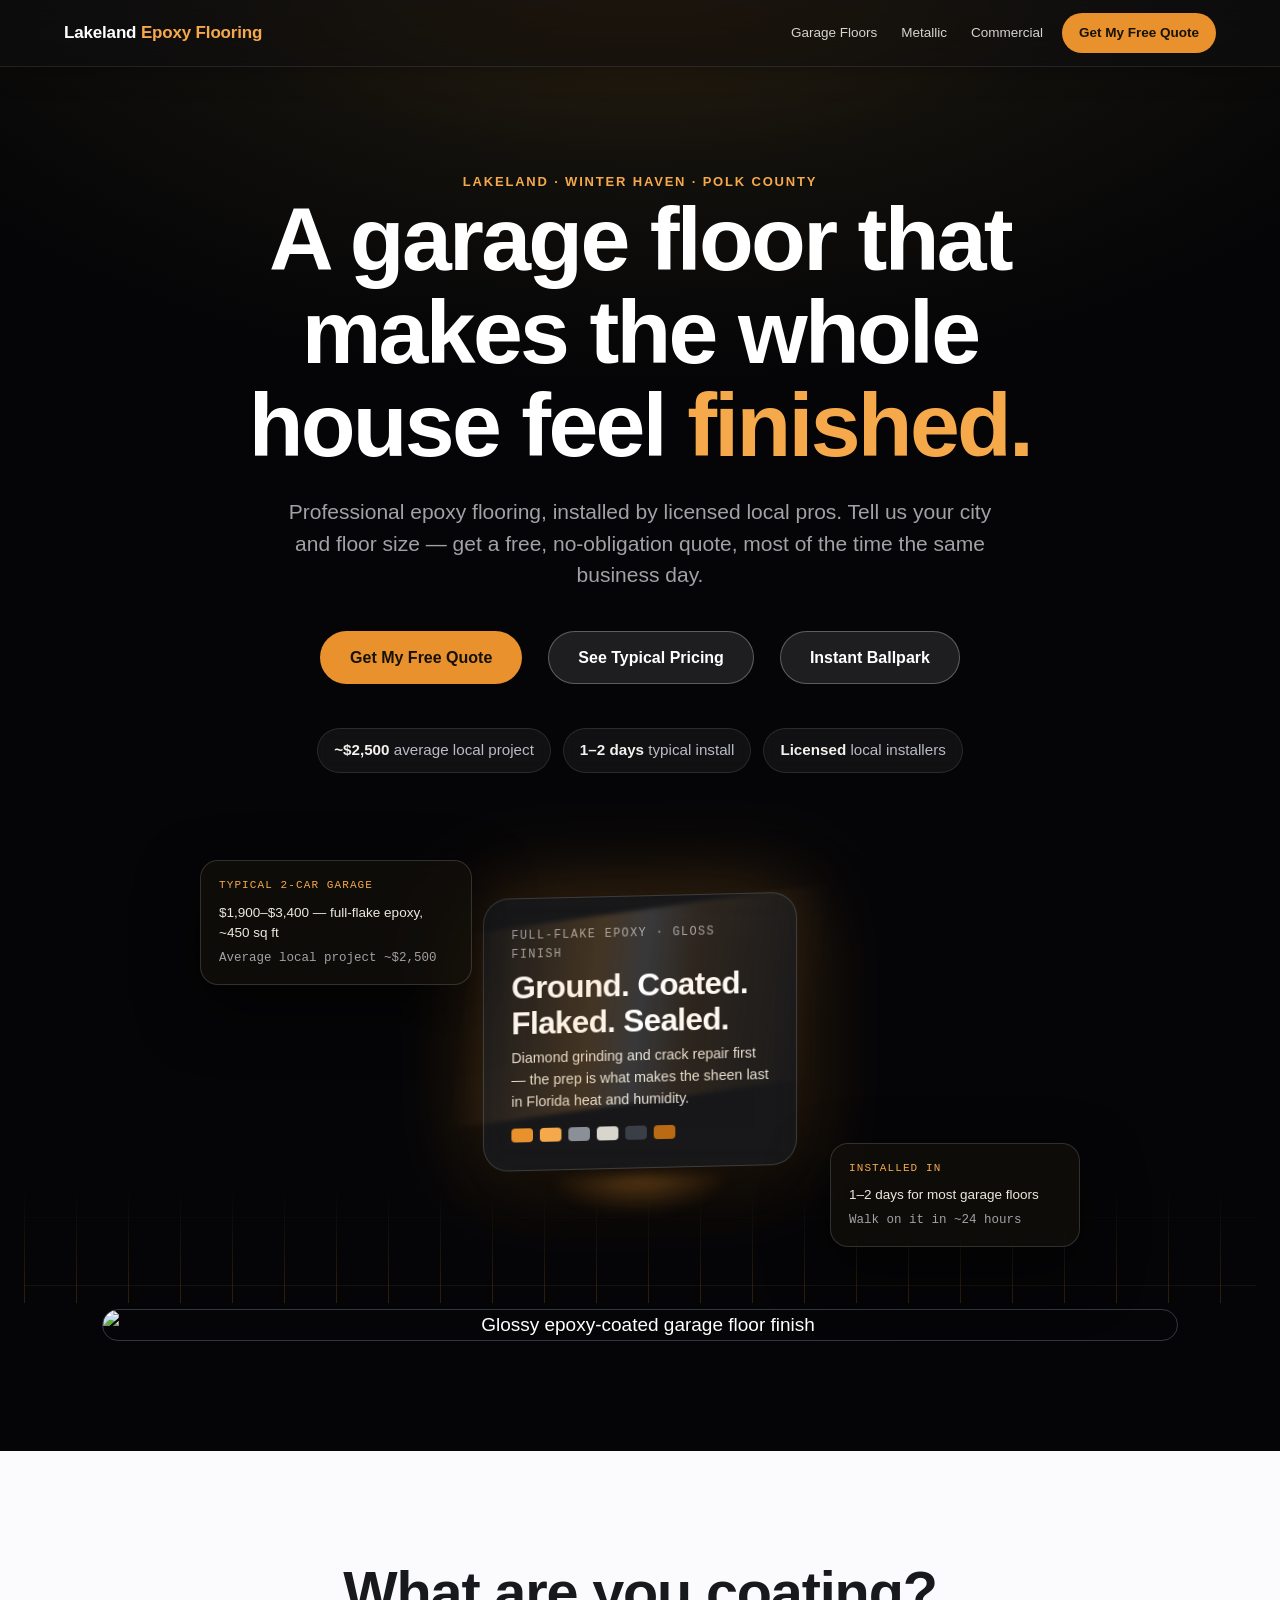
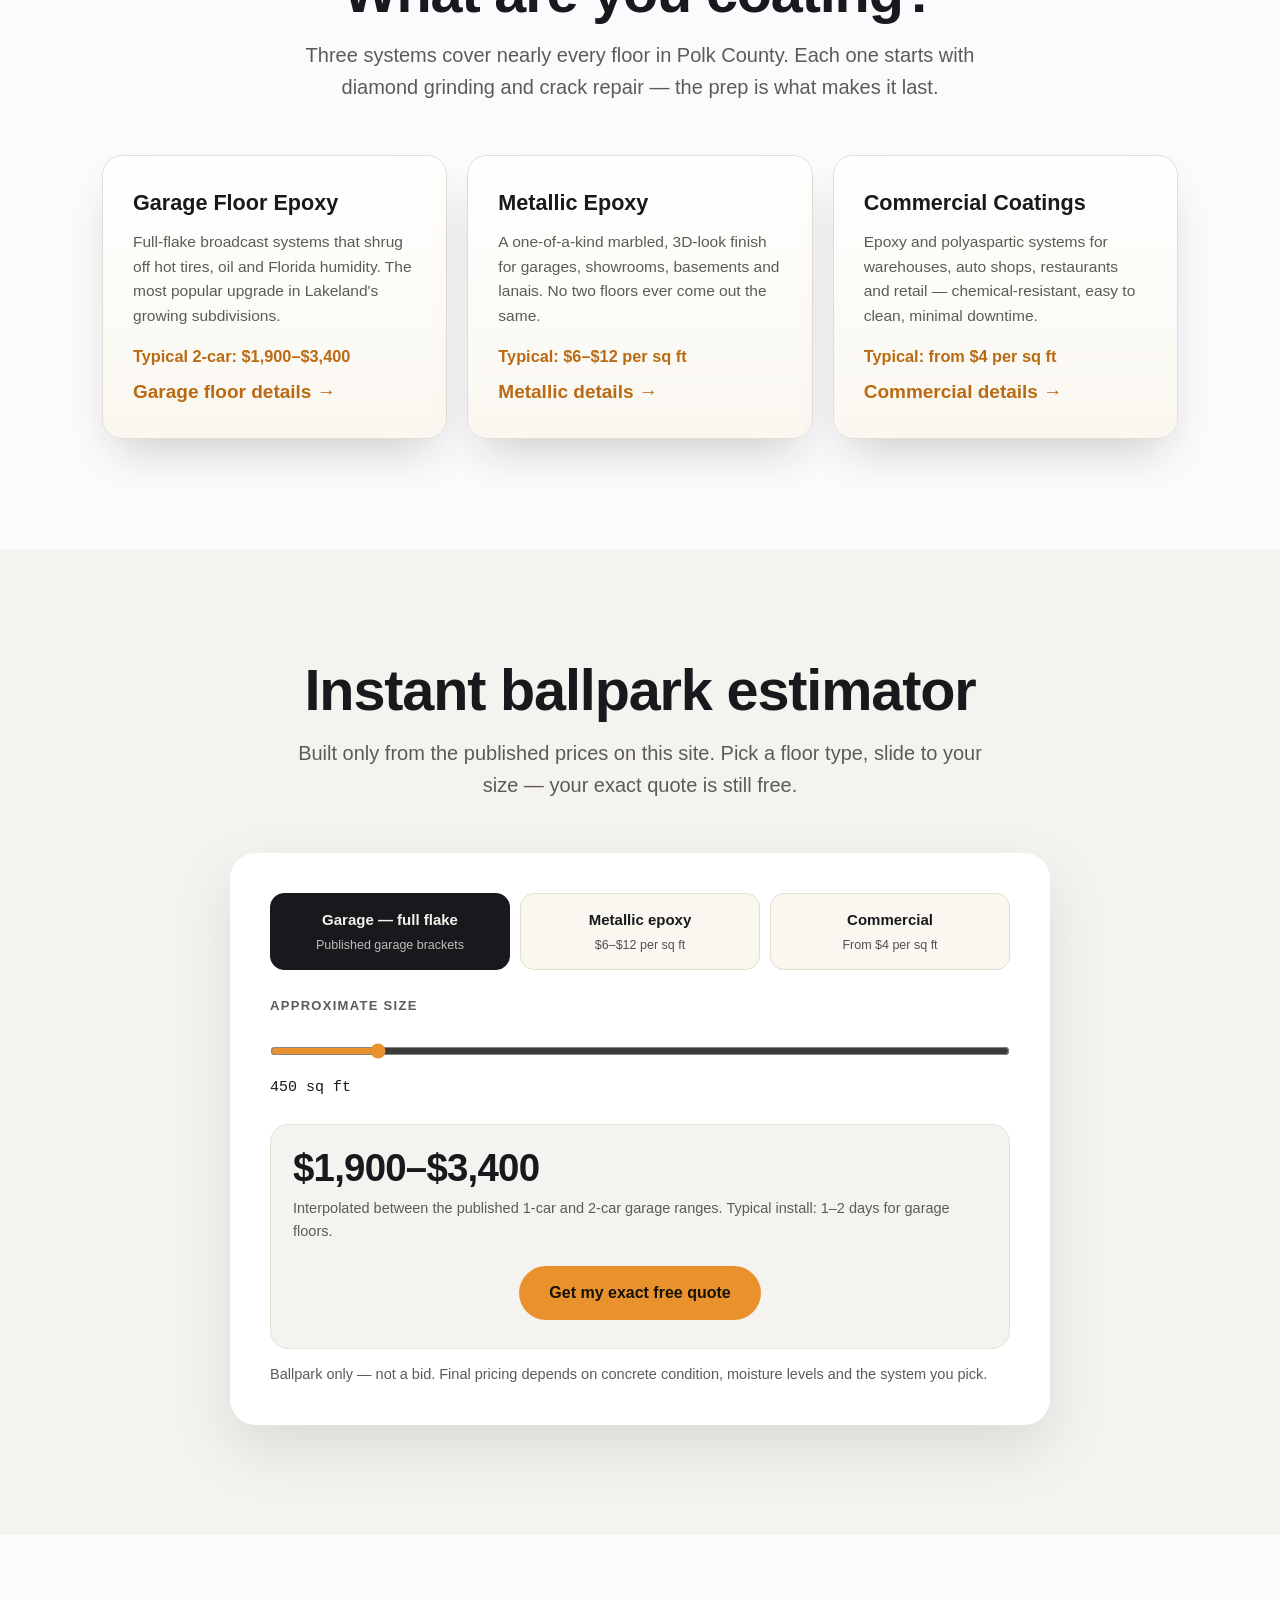
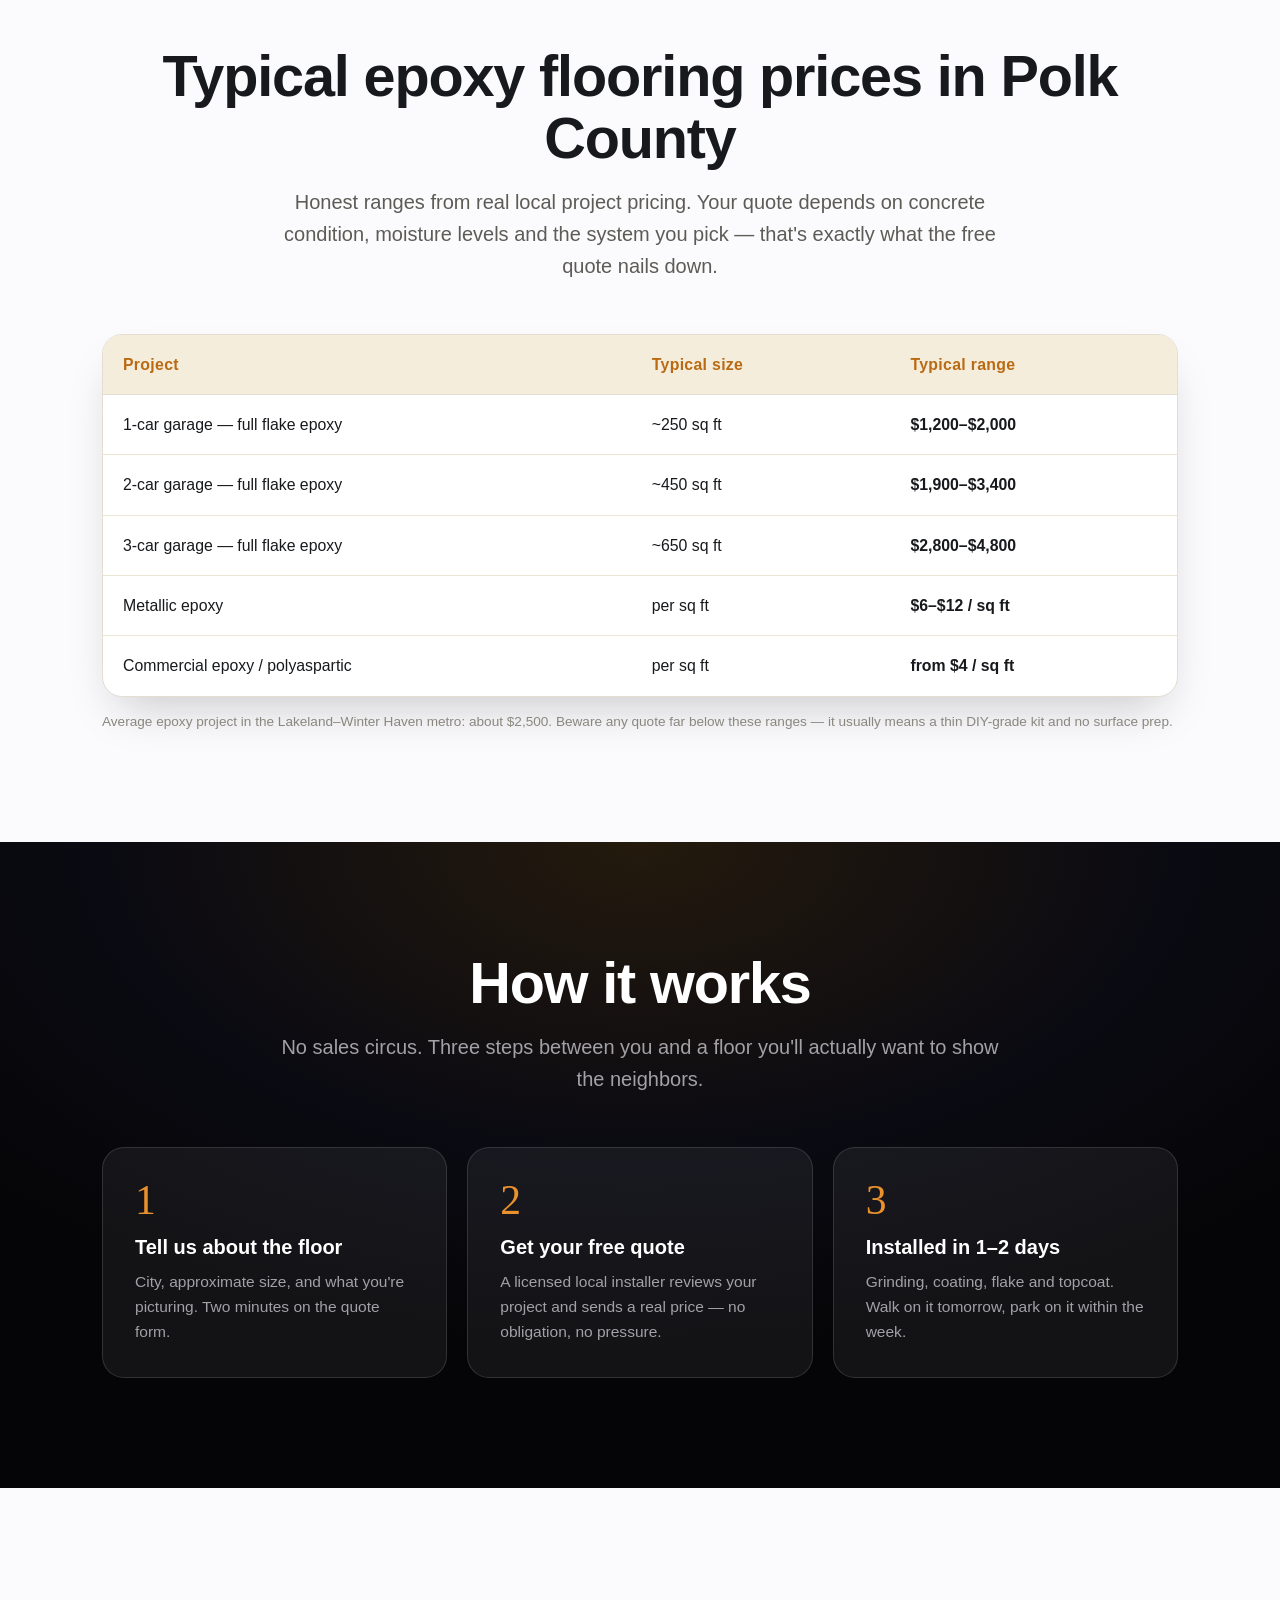
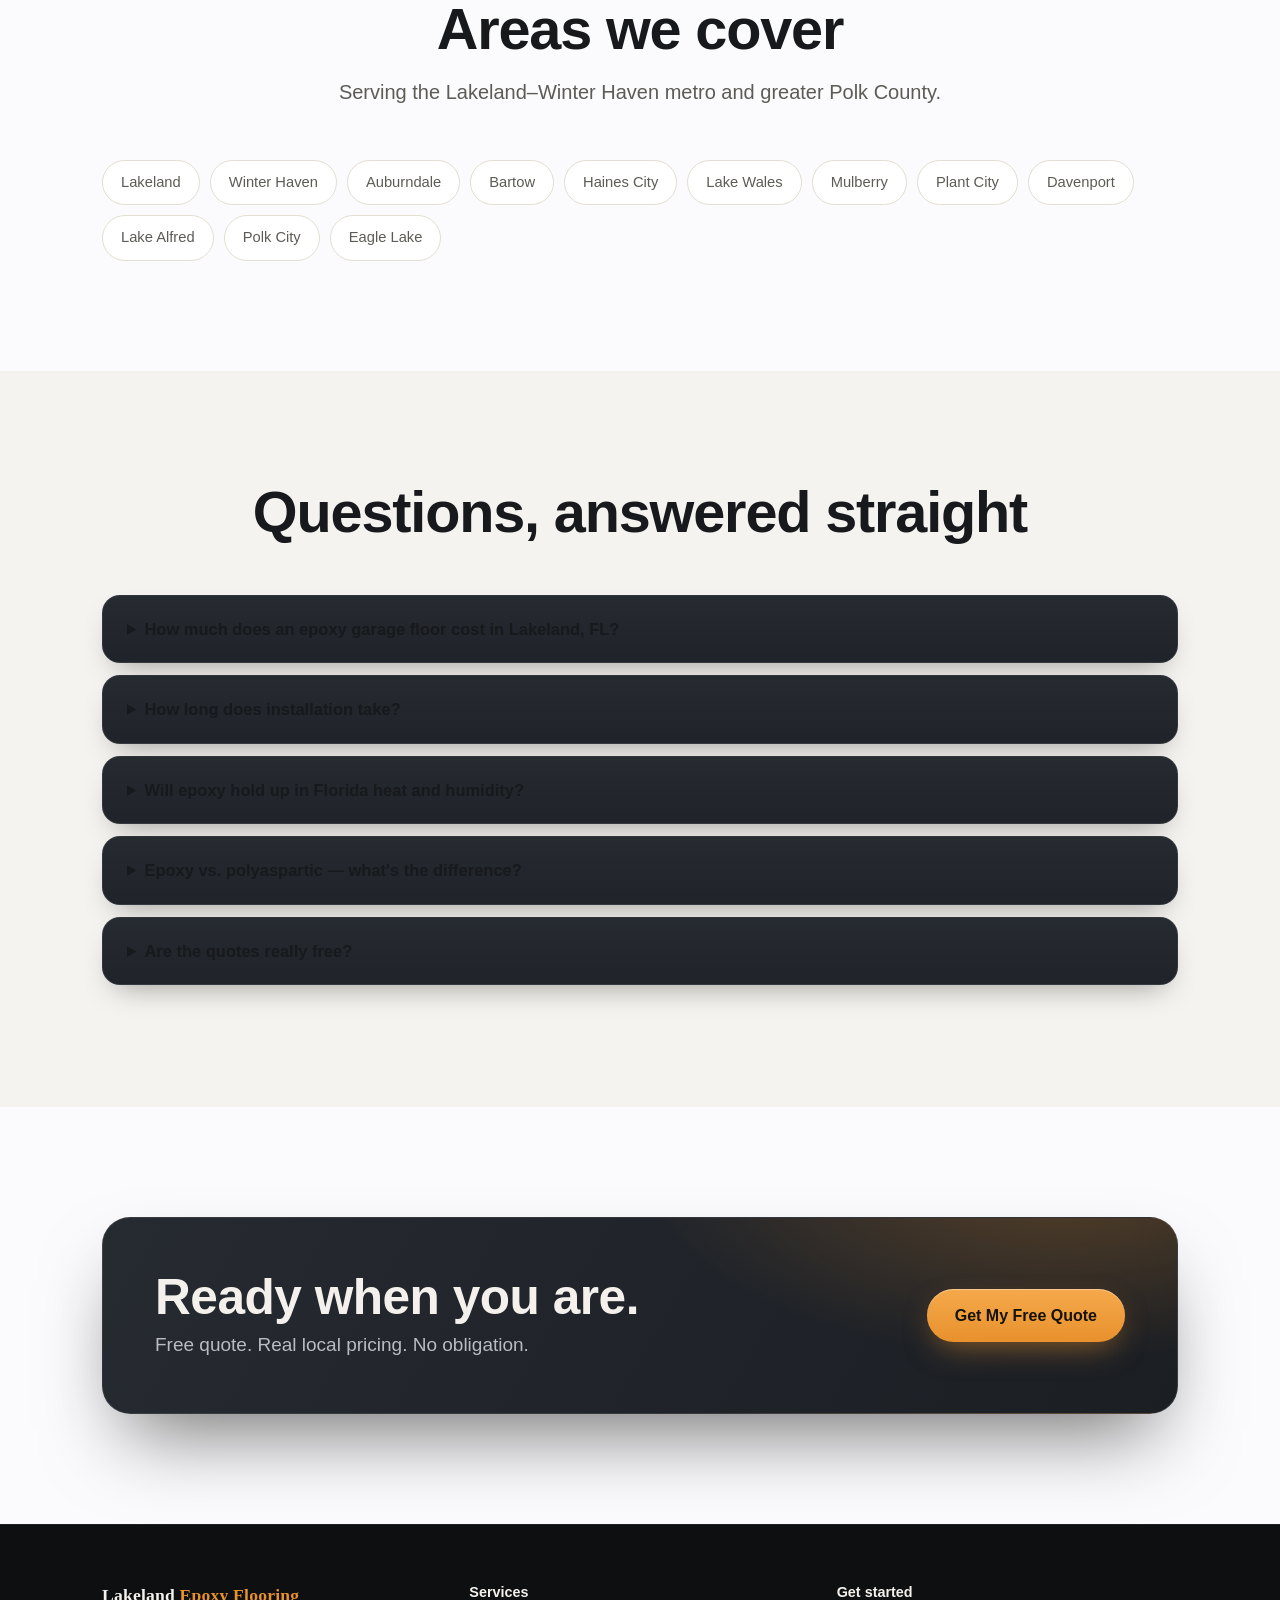
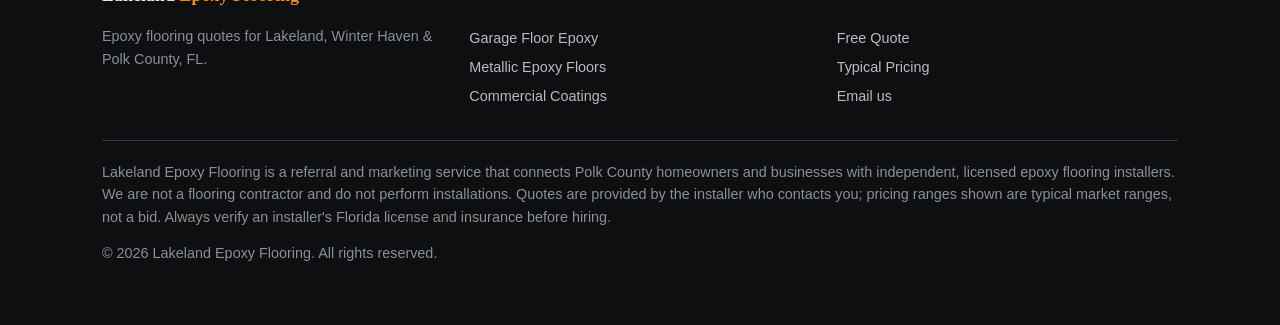
==== commit 022a9531: "Complete cinematic redesign push: index + style.css + cinematic.css (was 404 live) so live matches l" ====
--- a/index.html
+++ b/index.html
@@ -11,9 +11,8 @@
 <meta property="og:type" content="website">
 <link rel="icon" type="image/svg+xml" href="favicon.svg">
 <meta name="google-site-verification" content="QB-ssv-MjZdVz-dJ-gzDWv2qY6BC9JkV1xSJGt7VMZ8" />
-<link rel="preconnect" href="https://fonts.googleapis.com">
-<link href="https://fonts.googleapis.com/css2?family=Fraunces:wght@600;700&family=Inter:wght@400;600;700&display=swap" rel="stylesheet">
 <link rel="stylesheet" href="style.css">
+<link rel="stylesheet" href="cinematic.css">
 <script type="application/ld+json">
 {"@context":"https://schema.org","@type":"Service","name":"Epoxy Flooring Quote Service — Lakeland & Winter Haven","serviceType":"Epoxy flooring installation referrals","areaServed":["Lakeland, FL","Winter Haven, FL","Auburndale, FL","Bartow, FL","Haines City, FL","Lake Wales, FL","Mulberry, FL","Plant City, FL","Davenport, FL","Lake Alfred, FL"],"provider":{"@type":"Organization","name":"Lakeland Epoxy Flooring"},"url":"https://lifeofmorr.github.io/lakeland-epoxy-flooring/"}
 </script>
@@ -26,39 +25,74 @@
 {"@type":"Question","name":"Do you offer free quotes?","acceptedAnswer":{"@type":"Answer","text":"Yes. Send the quote form with your city and floor size and a licensed local installer will contact you with a free, no-obligation quote — most homeowners hear back the same business day."}}]}
 </script>
 </head>
-<body>
-<header><div class="wrap nav">
-<a class="logo" href="index.html">Lakeland <span>Epoxy Flooring</span></a>
-<nav class="nav-links">
+<body class="cine">
+<header class="cine-nav"><div class="cine-nav-in">
+<a class="cine-logo" href="index.html">Lakeland <span>Epoxy Flooring</span></a>
+<nav aria-label="Main">
 <a href="garage-epoxy-flooring.html">Garage Floors</a>
 <a href="metallic-epoxy-floors.html">Metallic</a>
 <a href="commercial-epoxy-flooring.html">Commercial</a>
-<a class="btn" href="get-a-quote.html">Get My Free Quote</a>
+<a class="cta" href="get-a-quote.html">Get My Free Quote</a>
 </nav></div></header>
 
-<div class="hero hero-photo"><div class="wrap">
+<div class="cine-hero"><div class="wrap">
 <p class="eyebrow">Lakeland · Winter Haven · Polk County</p>
 <h1>A garage floor that makes the whole house feel <em>finished.</em></h1>
 <p class="lede">Professional epoxy flooring, installed by licensed local pros. Tell us your city and floor size — get a free, no-obligation quote, most of the time the same business day.</p>
-<div class="hero-cta"><a class="btn" href="get-a-quote.html">Get My Free Quote</a><a class="btn ghost" href="#pricing">See Typical Pricing</a></div>
+<div class="hero-cta"><a class="cine-btn" href="get-a-quote.html">Get My Free Quote</a><a class="cine-btn ghost" href="#pricing">See Typical Pricing</a><a class="cine-btn ghost" href="#estimator">Instant Ballpark</a></div>
 <div class="hero-points"><span><b>~$2,500</b> average local project</span><span><b>1–2 days</b> typical install</span><span><b>Licensed</b> local installers</span></div>
+
+<div class="scene" aria-hidden="true">
+  <div class="plx" data-depth="0.3"><div class="floor-grid"></div></div>
+  <div class="sheen"></div>
+  <div class="plx" data-depth="0.6"><div class="core"><div class="core-card">
+    <div class="cap">Full-flake epoxy · Gloss finish</div>
+    <div class="big">Ground. Coated.<br>Flaked. Sealed.</div>
+    <p>Diamond grinding and crack repair first — the prep is what makes the sheen last in Florida heat and humidity.</p>
+    <div class="flake-row"><i style="background:#e8912d"></i><i style="background:#f5a94b"></i><i style="background:#8b8f98"></i><i style="background:#d8d5cd"></i><i style="background:#3a3f47"></i><i style="background:#b96a12"></i></div>
+    <div class="reflect"></div>
+  </div></div></div>
+  <div class="plx" data-depth="1"><div class="glass g-price"><div class="g-cap">Typical 2-car garage</div><p>$1,900–$3,400 — full-flake epoxy, ~450 sq ft</p><p>Average local project ~$2,500</p></div></div>
+  <div class="plx" data-depth="0.8"><div class="glass g-time"><div class="g-cap">Installed in</div><p>1–2 days for most garage floors</p><p>Walk on it in ~24 hours</p></div></div>
+</div>
 <div class="hero-img"><img src="https://images.unsplash.com/photo-1766801075605-8c036a5c4ec3?fm=jpg&q=70&w=1600&auto=format&fit=crop" alt="Glossy epoxy-coated garage floor finish" loading="lazy"></div>
 </div></div>
 
 <section><div class="wrap">
-<h2>What are you coating?</h2>
-<p class="sub">Three systems cover nearly every floor in Polk County. Each one starts with diamond grinding and crack repair — the prep is what makes it last.</p>
+<h2 class="sec-title rv">What are you coating?</h2>
+<p class="lead-c rv">Three systems cover nearly every floor in Polk County. Each one starts with diamond grinding and crack repair — the prep is what makes it last.</p>
 <div class="cards">
-<div class="card"><h3>Garage Floor Epoxy</h3><p>Full-flake broadcast systems that shrug off hot tires, oil and Florida humidity. The most popular upgrade in Lakeland's growing subdivisions.</p><span class="price">Typical 2-car: $1,900–$3,400</span><a class="more" href="garage-epoxy-flooring.html">Garage floor details →</a></div>
-<div class="card"><h3>Metallic Epoxy</h3><p>A one-of-a-kind marbled, 3D-look finish for garages, showrooms, basements and lanais. No two floors ever come out the same.</p><span class="price">Typical: $6–$12 per sq ft</span><a class="more" href="metallic-epoxy-floors.html">Metallic details →</a></div>
-<div class="card"><h3>Commercial Coatings</h3><p>Epoxy and polyaspartic systems for warehouses, auto shops, restaurants and retail — chemical-resistant, easy to clean, minimal downtime.</p><span class="price">Typical: from $4 per sq ft</span><a class="more" href="commercial-epoxy-flooring.html">Commercial details →</a></div>
+<div class="card rv"><h3>Garage Floor Epoxy</h3><p>Full-flake broadcast systems that shrug off hot tires, oil and Florida humidity. The most popular upgrade in Lakeland's growing subdivisions.</p><span class="price">Typical 2-car: $1,900–$3,400</span><a class="more" href="garage-epoxy-flooring.html">Garage floor details →</a></div>
+<div class="card rv"><h3>Metallic Epoxy</h3><p>A one-of-a-kind marbled, 3D-look finish for garages, showrooms, basements and lanais. No two floors ever come out the same.</p><span class="price">Typical: $6–$12 per sq ft</span><a class="more" href="metallic-epoxy-floors.html">Metallic details →</a></div>
+<div class="card rv"><h3>Commercial Coatings</h3><p>Epoxy and polyaspartic systems for warehouses, auto shops, restaurants and retail — chemical-resistant, easy to clean, minimal downtime.</p><span class="price">Typical: from $4 per sq ft</span><a class="more" href="commercial-epoxy-flooring.html">Commercial details →</a></div>
+</div>
+</div></section>
+
+<section class="alt" id="estimator"><div class="wrap">
+<h2 class="sec-title rv">Instant ballpark estimator</h2>
+<p class="lead-c rv">Built only from the published prices on this site. Pick a floor type, slide to your size — your exact quote is still free.</p>
+<div class="estimator rv" data-widget="quote-estimator">
+  <div class="e-types" role="group" aria-label="Floor type">
+    <button type="button" class="e-type" data-etype="garage" aria-pressed="true">Garage — full flake<small>Published garage brackets</small></button>
+    <button type="button" class="e-type" data-etype="metallic" aria-pressed="false">Metallic epoxy<small>$6–$12 per sq ft</small></button>
+    <button type="button" class="e-type" data-etype="commercial" aria-pressed="false">Commercial<small>From $4 per sq ft</small></button>
+  </div>
+  <label class="e-lab" for="e-size">Approximate size</label>
+  <input type="range" id="e-size" min="100" max="3000" step="10" value="450">
+  <div class="e-sqft"><span id="e-sqft">450</span> sq ft</div>
+  <div class="e-out" aria-live="polite">
+    <div class="e-range" id="e-range">$1,900–$3,400</div>
+    <p class="e-note" id="e-note"></p>
+    <div class="e-cta"><a class="cine-btn" id="e-cta" href="get-a-quote.html?type=garage&amp;sqft=450">Get my exact free quote</a></div>
+  </div>
+  <p class="e-note" style="margin-top:14px">Ballpark only — not a bid. Final pricing depends on concrete condition, moisture levels and the system you pick.</p>
 </div>
 </div></section>
 
 <section id="pricing"><div class="wrap">
-<h2>Typical epoxy flooring prices in Polk County</h2>
-<p class="sub">Honest ranges from real local project pricing. Your quote depends on concrete condition, moisture levels and the system you pick — that's exactly what the free quote nails down.</p>
-<table>
+<h2 class="sec-title rv">Typical epoxy flooring prices in Polk County</h2>
+<p class="lead-c rv">Honest ranges from real local project pricing. Your quote depends on concrete condition, moisture levels and the system you pick — that's exactly what the free quote nails down.</p>
+<table class="rv">
 <tr><th>Project</th><th>Typical size</th><th>Typical range</th></tr>
 <tr><td>1-car garage — full flake epoxy</td><td>~250 sq ft</td><td>$1,200–$2,000</td></tr>
 <tr><td>2-car garage — full flake epoxy</td><td>~450 sq ft</td><td>$1,900–$3,400</td></tr>
@@ -69,33 +103,33 @@
 <p class="fineprint" style="margin-top:14px">Average epoxy project in the Lakeland–Winter Haven metro: about $2,500. Beware any quote far below these ranges — it usually means a thin DIY-grade kit and no surface prep.</p>
 </div></section>
 
-<section><div class="wrap">
-<h2>How it works</h2>
-<p class="sub">No sales circus. Three steps between you and a floor you'll actually want to show the neighbors.</p>
+<section class="dark-band"><div class="wrap">
+<h2 class="sec-title rv">How it works</h2>
+<p class="lead-c rv">No sales circus. Three steps between you and a floor you'll actually want to show the neighbors.</p>
 <div class="steps">
-<div class="step"><span class="n">1</span><h3>Tell us about the floor</h3><p>City, approximate size, and what you're picturing. Two minutes on the quote form.</p></div>
-<div class="step"><span class="n">2</span><h3>Get your free quote</h3><p>A licensed local installer reviews your project and sends a real price — no obligation, no pressure.</p></div>
-<div class="step"><span class="n">3</span><h3>Installed in 1–2 days</h3><p>Grinding, coating, flake and topcoat. Walk on it tomorrow, park on it within the week.</p></div>
+<div class="step tile rv"><span class="n">1</span><h3>Tell us about the floor</h3><p>City, approximate size, and what you're picturing. Two minutes on the quote form.</p></div>
+<div class="step tile rv"><span class="n">2</span><h3>Get your free quote</h3><p>A licensed local installer reviews your project and sends a real price — no obligation, no pressure.</p></div>
+<div class="step tile rv"><span class="n">3</span><h3>Installed in 1–2 days</h3><p>Grinding, coating, flake and topcoat. Walk on it tomorrow, park on it within the week.</p></div>
 </div>
 </div></section>
 
 <section><div class="wrap">
-<h2>Areas we cover</h2>
-<p class="sub">Serving the Lakeland–Winter Haven metro and greater Polk County.</p>
-<div class="chips"><span class="chip">Lakeland</span><a class="chip" style="text-decoration:none;color:var(--muted)" href="epoxy-flooring-winter-haven.html">Winter Haven</a><a class="chip" style="text-decoration:none;color:var(--muted)" href="epoxy-flooring-auburndale.html">Auburndale</a><a class="chip" style="text-decoration:none;color:var(--muted)" href="epoxy-flooring-bartow.html">Bartow</a><span class="chip">Haines City</span><span class="chip">Lake Wales</span><span class="chip">Mulberry</span><a class="chip" style="text-decoration:none;color:var(--muted)" href="epoxy-flooring-plant-city.html">Plant City</a><span class="chip">Davenport</span><span class="chip">Lake Alfred</span><span class="chip">Polk City</span><span class="chip">Eagle Lake</span></div>
+<h2 class="sec-title rv">Areas we cover</h2>
+<p class="lead-c rv">Serving the Lakeland–Winter Haven metro and greater Polk County.</p>
+<div class="chips rv"><span class="chip">Lakeland</span><a class="chip" style="text-decoration:none;color:var(--muted-d)" href="epoxy-flooring-winter-haven.html">Winter Haven</a><a class="chip" style="text-decoration:none;color:var(--muted-d)" href="epoxy-flooring-auburndale.html">Auburndale</a><a class="chip" style="text-decoration:none;color:var(--muted-d)" href="epoxy-flooring-bartow.html">Bartow</a><span class="chip">Haines City</span><span class="chip">Lake Wales</span><span class="chip">Mulberry</span><a class="chip" style="text-decoration:none;color:var(--muted-d)" href="epoxy-flooring-plant-city.html">Plant City</a><span class="chip">Davenport</span><span class="chip">Lake Alfred</span><span class="chip">Polk City</span><span class="chip">Eagle Lake</span></div>
 </div></section>
 
-<section class="faq"><div class="wrap">
-<h2>Questions, answered straight</h2>
-<p class="sub"></p>
-<details><summary>How much does an epoxy garage floor cost in Lakeland, FL?</summary><p>A typical 2-car garage (about 450 sq ft) runs $1,900–$3,400 for a professionally installed full-flake system. The average local project is around $2,500. Final pricing depends on concrete condition, moisture, and system choice.</p></details>
-<details><summary>How long does installation take?</summary><p>Most garage floors take 1–2 days. Walk on it within about 24 hours; park on it after 3–5 days depending on the system.</p></details>
-<details><summary>Will epoxy hold up in Florida heat and humidity?</summary><p>Yes — when the slab is ground and moisture-tested first. Moisture in Florida concrete is the #1 cause of peeling, so pros test for it and use a moisture-mitigating primer where needed.</p></details>
-<details><summary>Epoxy vs. polyaspartic — what's the difference?</summary><p>Epoxy is the durable build coat; polyaspartic is a fast-curing, UV-stable topcoat that won't yellow in Florida sun. Many top systems combine both.</p></details>
-<details><summary>Are the quotes really free?</summary><p>Yes — free and no-obligation. Send the form and a licensed local installer will reach out, usually the same business day.</p></details>
+<section class="faq alt"><div class="wrap">
+<h2 class="sec-title rv">Questions, answered straight</h2>
+<p class="lead-c rv"></p>
+<details class="rv"><summary>How much does an epoxy garage floor cost in Lakeland, FL?</summary><p>A typical 2-car garage (about 450 sq ft) runs $1,900–$3,400 for a professionally installed full-flake system. The average local project is around $2,500. Final pricing depends on concrete condition, moisture, and system choice.</p></details>
+<details class="rv"><summary>How long does installation take?</summary><p>Most garage floors take 1–2 days. Walk on it within about 24 hours; park on it after 3–5 days depending on the system.</p></details>
+<details class="rv"><summary>Will epoxy hold up in Florida heat and humidity?</summary><p>Yes — when the slab is ground and moisture-tested first. Moisture in Florida concrete is the #1 cause of peeling, so pros test for it and use a moisture-mitigating primer where needed.</p></details>
+<details class="rv"><summary>Epoxy vs. polyaspartic — what's the difference?</summary><p>Epoxy is the durable build coat; polyaspartic is a fast-curing, UV-stable topcoat that won't yellow in Florida sun. Many top systems combine both.</p></details>
+<details class="rv"><summary>Are the quotes really free?</summary><p>Yes — free and no-obligation. Send the form and a licensed local installer will reach out, usually the same business day.</p></details>
 </div></section>
 
-<section><div class="wrap"><div class="cta-band">
+<section><div class="wrap"><div class="cta-band rv">
 <div><h2 style="margin-bottom:6px">Ready when you are.</h2><p style="color:var(--muted)">Free quote. Real local pricing. No obligation.</p></div>
 <a class="btn" href="get-a-quote.html">Get My Free Quote</a>
 </div></div></section>
@@ -110,7 +144,36 @@
 <p style="margin-top:14px">© 2026 Lakeland Epoxy Flooring. All rights reserved.</p>
 </div></footer>
 <script>
-(function(){var R=window.matchMedia('(prefers-reduced-motion: reduce)').matches;if(R||!('IntersectionObserver' in window))return;var els=document.querySelectorAll('.card,.step,.cta-band,table,.faq details,.hero-points,.chips,.quote');if(!els.length)return;els.forEach(function(e){e.classList.add('rv')});var io=new IntersectionObserver(function(es){es.forEach(function(en){if(en.isIntersecting){en.target.classList.add('in');io.unobserve(en.target)}})},{threshold:.1});els.forEach(function(e,i){e.style.transitionDelay=(i%3)*70+'ms';io.observe(e)})})();
+(function(){
+var reduce=window.matchMedia('(prefers-reduced-motion: reduce)').matches;
+var rv=document.querySelectorAll('.rv');
+if(reduce||!('IntersectionObserver' in window)){rv.forEach(function(e){e.classList.add('in')});}
+else{var io=new IntersectionObserver(function(es){es.forEach(function(e){if(e.isIntersecting){e.target.classList.add('in');io.unobserve(e.target);}})},{threshold:.12});rv.forEach(function(e,i){e.style.setProperty('--d',((i%3)*0.07)+'s');io.observe(e);});}
+if(!reduce&&window.matchMedia('(pointer: fine)').matches){
+  var hero=document.querySelector('.cine-hero'),layers=document.querySelectorAll('[data-depth]');
+  if(hero&&layers.length){var tx=0,ty=0,cx=0,cy=0,t=false;
+  function fr(){cx+=(tx-cx)*.08;cy+=(ty-cy)*.08;layers.forEach(function(el){var d=parseFloat(el.getAttribute('data-depth'))||0;el.style.transform='translate3d('+Math.max(-14,Math.min(14,cx*d*14)).toFixed(2)+'px,'+Math.max(-14,Math.min(14,cy*d*14)).toFixed(2)+'px,0)';});if(Math.abs(tx-cx)>.001||Math.abs(ty-cy)>.001){requestAnimationFrame(fr);}else{t=false;}}
+  hero.addEventListener('pointermove',function(ev){var r=hero.getBoundingClientRect();tx=((ev.clientX-r.left)/r.width-.5)*2;ty=((ev.clientY-r.top)/r.height-.5)*2;if(!t){t=true;requestAnimationFrame(fr);}});
+  hero.addEventListener('pointerleave',function(){tx=0;ty=0;if(!t){t=true;requestAnimationFrame(fr);}});}
+}
+/* Instant ballpark estimator — math uses ONLY this site's published prices:
+   garage brackets 250sqft $1,200-$2,000 / 450 $1,900-$3,400 / 650 $2,800-$4,800;
+   metallic $6-$12/sqft; commercial from $4/sqft. */
+var type='garage',slider=document.getElementById('e-size'),sqEl=document.getElementById('e-sqft'),rg=document.getElementById('e-range'),nt=document.getElementById('e-note'),cta=document.getElementById('e-cta');
+function money(n){return '$'+(Math.round(n/10)*10).toLocaleString('en-US');}
+function interp(s){var B=[[250,1200,2000],[450,1900,3400],[650,2800,4800]];
+  if(s<=250)return[1200,2000,'Published 1-car garage range (~250 sq ft).'];
+  if(s<=450){var t=(s-250)/200;return[B[0][1]+t*(B[1][1]-B[0][1]),B[0][2]+t*(B[1][2]-B[0][2]),'Interpolated between the published 1-car and 2-car garage ranges.'];}
+  if(s<=650){var u=(s-450)/200;return[B[1][1]+u*(B[2][1]-B[1][1]),B[1][2]+u*(B[2][2]-B[1][2]),'Interpolated between the published 2-car and 3-car garage ranges.'];}
+  return[s*(2800/650),s*(4800/650),'Extrapolation beyond 650 sq ft, extended at the published 3-car bracket\u2019s per-sq-ft range.'];}
+function update(){var s=parseInt(slider.value,10);sqEl.textContent=s.toLocaleString('en-US');var out,days='';
+  if(type==='garage'){var r=interp(s);out=money(r[0])+'\u2013'+money(r[1]);nt.textContent=r[2]+' Typical install: 1\u20132 days for garage floors.';}
+  else if(type==='metallic'){out=money(s*6)+'\u2013'+money(s*12);nt.textContent='Metallic epoxy at the published $6\u2013$12 per sq ft.';}
+  else{out='from '+money(s*4);nt.textContent='Commercial epoxy at the published from-$4 per sq ft. Final scope is set by the installer\u2019s free quote.';}
+  rg.textContent=out;cta.href='get-a-quote.html?type='+type+'&sqft='+s;}
+document.querySelectorAll('.e-type').forEach(function(b){b.addEventListener('click',function(){type=b.getAttribute('data-etype');document.querySelectorAll('.e-type').forEach(function(x){x.setAttribute('aria-pressed',x===b?'true':'false');});update();});});
+slider.addEventListener('input',update);update();
+})();
 </script>
 </body>
 </html>
--- a/style.css
+++ b/style.css
@@ -186,3 +186,29 @@
   .rv{opacity:1;transform:none}
   .card:hover,.step:hover,.btn:hover,a.chip:hover{transform:none}
 }
+
+/* Native quote form (posts to the site's Google backend invisibly) */
+.gform{display:grid;grid-template-columns:1fr 1fr;gap:18px;text-align:left}
+.gf-field{display:flex;flex-direction:column;gap:8px}
+.gf-wide{grid-column:1/-1}
+.gf-field label{font-weight:600;font-size:.95rem;color:#3c4046}
+.gf-star{color:#e8912d}
+.gform input,.gform select,.gform textarea{font:inherit;font-size:1rem;color:#1c1e22;background:#ffffff;border:1px solid #ddd5c2;border-radius:14px;padding:14px 16px;width:100%;appearance:none;-webkit-appearance:none;transition:border-color .2s, box-shadow .2s}
+.gform select{background-image:url("data:image/svg+xml;charset=UTF-8,%3Csvg xmlns='http://www.w3.org/2000/svg' width='14' height='9' viewBox='0 0 14 9'%3E%3Cpath d='M1 1l6 6 6-6' fill='none' stroke='%23888' stroke-width='2' stroke-linecap='round'/%3E%3C/svg%3E");background-repeat:no-repeat;background-position:right 16px center;padding-right:44px}
+.gform input:focus,.gform select:focus,.gform textarea:focus{outline:none;border-color:#e8912d;box-shadow:0 0 0 4px rgba(232,145,45,.18)}
+.gform textarea{resize:vertical;min-height:110px}
+.gform-btn{font:inherit;font-weight:700;font-size:1.05rem;color:#1c1e22;background:linear-gradient(180deg,#f5a94b,#e8912d);border:0;border-radius:999px;padding:16px 34px;min-height:56px;cursor:pointer;box-shadow:0 12px 28px rgba(0,0,0,.22), inset 0 1px 0 rgba(255,255,255,.35);transition:transform .18s, box-shadow .18s}
+.gform-btn:hover{transform:translateY(-2px)}
+.gform-btn:active{transform:translateY(0)}
+@media (max-width:640px){.gform{grid-template-columns:1fr}}
+
+/* ---------- CINE-1 token bridge (2026-11-01, additive only) ----------
+   Aligns the remaining pages with the CINE-1 type/color tokens used by
+   cinematic.css on index/get-a-quote. No existing selector is changed. */
+:root{
+  --font:-apple-system,BlinkMacSystemFont,"SF Pro Display","SF Pro Text","Helvetica Neue",Arial,sans-serif;
+  --mono:ui-monospace,"SF Mono",SFMono-Regular,Menlo,Consolas,monospace;
+  --cine-amber:#e8912d; --cine-ink:#17191c; --cine-panel:#202329; --cine-paper:#f4f1ec;
+}
+.eyebrow{letter-spacing:.14em}
+code,kbd{font-family:var(--mono)}
--- a/cinematic.css
+++ b/cinematic.css
@@ -0,0 +1,113 @@
+/* ============================================================
+   LAKELAND EPOXY — CINE-1 cinematic layer (amber adaptation)
+   System stack only. Zero external requests. Scenes: CSS + inline SVG.
+   Palette: ink #17191c · panel #202329 · amber #e8912d · paper #f4f1ec
+   ============================================================ */
+:root{
+  --cine-ink:#17191c; --cine-panel:#202329; --cine-amber:#e8912d; --cine-amber2:#f5a94b;
+  --cine-paper:#f4f1ec; --cine-t2:#a1a1a6; --cine-t2l:#5d5b56;
+  --cine-bg:#fbfbfd; --cine-alt:#f5f3ef;
+  --cine-font:-apple-system,BlinkMacSystemFont,"SF Pro Display","SF Pro Text","Helvetica Neue",Arial,sans-serif;
+  --cine-mono:ui-monospace,"SF Mono",SFMono-Regular,Menlo,Consolas,monospace;
+  --cine-rad:22px; --cine-ease:cubic-bezier(.22,.61,.21,1);
+}
+body.cine{font-family:var(--cine-font);font-size:19px;background:var(--cine-bg);color:var(--cine-ink)}
+body.cine h1,body.cine h2,body.cine h3{font-family:var(--cine-font)}
+/* fixed glass nav */
+.cine-nav{position:fixed;top:0;left:0;right:0;z-index:60;background:rgba(14,15,18,.58);-webkit-backdrop-filter:saturate(180%) blur(20px);backdrop-filter:saturate(180%) blur(20px);border-bottom:1px solid rgba(255,255,255,.09)}
+.cine-nav-in{max-width:1200px;margin:0 auto;padding:13px 24px;display:flex;align-items:center;justify-content:space-between;gap:16px;flex-wrap:wrap}
+.cine-logo{color:#fff;font-size:17px;font-weight:700;letter-spacing:-.01em;text-decoration:none;white-space:nowrap}
+.cine-logo span{color:var(--cine-amber2)}
+.cine-nav nav{display:flex;gap:2px;flex-wrap:wrap;align-items:center}
+.cine-nav nav a{color:rgba(255,255,255,.82);padding:8px 11px;border-radius:8px;font-size:13.5px;text-decoration:none}
+.cine-nav nav a:hover{color:#fff;background:rgba(255,255,255,.09)}
+.cine-nav nav a.cta{background:var(--cine-amber);color:#171207;font-weight:700;border-radius:980px;padding:9px 17px;margin-left:6px}
+.cine-nav nav a.cta:hover{background:var(--cine-amber2)}
+/* cinematic dark hero */
+.cine-hero{position:relative;background:radial-gradient(1100px 620px at 50% -8%,#3a2a12 0%,#12100c 46%,#050507 80%);color:#fff;padding:172px 0 110px;text-align:center;overflow:hidden}
+.cine-hero .eyebrow{color:var(--cine-amber2);font-size:13px;letter-spacing:.14em}
+.cine-hero h1{font-size:clamp(3rem,8vw,5.6rem);font-weight:700;letter-spacing:-.03em;line-height:1.04;max-width:16ch;margin:0 auto 24px;color:#fff}
+.cine-hero h1 em{color:var(--cine-amber2);font-style:normal}
+.cine-hero .sub,.cine-hero .lede{font-size:21px;line-height:1.5;color:var(--cine-t2);max-width:720px;margin:0 auto 32px}
+.cine-hero .hero-cta{justify-content:center;position:relative;z-index:3}
+.cine-hero .hero-points{justify-content:center;position:relative;z-index:3}
+.cine-btn{display:inline-block;background:var(--cine-amber);color:#171207;padding:14px 30px;border-radius:980px;font-weight:700;font-size:16px;text-decoration:none;margin:6px;border:0;cursor:pointer}
+.cine-btn:hover{background:var(--cine-amber2)}
+.cine-btn.ghost{background:rgba(255,255,255,.1);color:#fff;box-shadow:inset 0 0 0 1px rgba(255,255,255,.28)}
+.cine-btn.ghost:hover{background:rgba(255,255,255,.18)}
+/* layered epoxy-sheen scene */
+.scene{position:relative;max-width:880px;margin:70px auto 0;height:430px;perspective:1200px}
+.plx{position:absolute;inset:0;will-change:transform}
+.floor-grid{position:absolute;left:50%;bottom:-30px;width:140%;height:300px;transform:translateX(-50%) rotateX(64deg);transform-origin:bottom;background:linear-gradient(rgba(232,145,45,.22) 1px,transparent 1px),linear-gradient(90deg,rgba(232,145,45,.22) 1px,transparent 1px);background-size:52px 52px;-webkit-mask-image:linear-gradient(to top,rgba(0,0,0,.85),transparent 88%);mask-image:linear-gradient(to top,rgba(0,0,0,.85),transparent 88%)}
+.sheen{position:absolute;left:50%;top:38%;width:560px;max-width:88vw;height:190px;transform:translate(-50%,-50%) rotate(-8deg);background:linear-gradient(105deg,transparent 20%,rgba(245,169,75,.20) 42%,rgba(255,255,255,.14) 50%,rgba(245,169,75,.10) 58%,transparent 80%);filter:blur(2px);z-index:1;pointer-events:none}
+.core{position:absolute;left:50%;top:44%;width:320px;max-width:74vw;transform:translate(-50%,-50%);z-index:2}
+.core-card{transform:rotateX(7deg) rotateY(-11deg);background:rgba(255,255,255,.07);border:1px solid rgba(255,255,255,.16);border-radius:26px;padding:28px;text-align:left;-webkit-backdrop-filter:blur(18px);backdrop-filter:blur(18px);box-shadow:0 40px 90px rgba(0,0,0,.55),0 0 90px rgba(232,145,45,.30);animation:floatc 7s ease-in-out infinite alternate}
+.core-card .cap{font-size:12px;color:var(--cine-t2);text-transform:uppercase;letter-spacing:.12em;font-family:var(--cine-mono)}
+.core-card .big{font-size:32px;font-weight:700;letter-spacing:-.02em;line-height:1.12;margin:6px 0}
+.core-card p{font-size:14.5px;color:#e8e4da;line-height:1.5}
+.core-card .flake-row{display:flex;gap:7px;margin-top:16px}
+.core-card .flake-row i{width:22px;height:14px;border-radius:4px;display:block}
+.reflect{position:absolute;left:8%;right:8%;bottom:-64px;height:56px;background:radial-gradient(50% 100% at 50% 0%,rgba(232,145,45,.34),transparent 70%);filter:blur(6px)}
+.glass{position:absolute;z-index:3;background:rgba(20,17,12,.66);border:1px solid rgba(255,255,255,.15);border-radius:18px;-webkit-backdrop-filter:blur(16px);backdrop-filter:blur(16px);box-shadow:0 24px 60px rgba(0,0,0,.5);padding:16px 18px;text-align:left;animation:floaty 7s ease-in-out infinite alternate}
+.glass .g-cap{font-family:var(--cine-mono);font-size:11px;letter-spacing:.1em;color:var(--cine-amber2);text-transform:uppercase;margin-bottom:8px}
+.glass p{font-size:13.5px;color:#ece8de;line-height:1.5}
+.glass p+p{margin-top:6px;color:var(--cine-t2);font-size:12.5px;font-family:var(--cine-mono)}
+.g-price{left:0;top:4%;width:272px;max-width:62vw}
+.g-time{right:0;bottom:6%;width:250px;max-width:60vw;animation-delay:-3.2s}
+@keyframes floaty{from{transform:translateY(-10px)}to{transform:translateY(10px)}}
+@keyframes floatc{from{transform:rotateX(7deg) rotateY(-11deg) translateY(-10px)}to{transform:rotateX(7deg) rotateY(-11deg) translateY(10px)}}
+/* light sections on cine pages */
+body.cine>section{background:var(--cine-bg);color:var(--cine-ink);padding:110px 0}
+body.cine>section.alt{background:var(--cine-alt)}
+body.cine>section.dark-band{background:radial-gradient(900px 520px at 50% 0%,#241a0d 0%,#0a0a12 60%,#050507 100%);color:#fff}
+body.cine .sec-title{font-size:clamp(2.1rem,4.6vw,3.6rem);font-weight:700;letter-spacing:-.02em;line-height:1.08;text-align:center;color:var(--cine-ink)}
+body.cine .dark-band .sec-title{color:#fff}
+body.cine .lead-c{color:var(--cine-t2l);text-align:center;font-size:20px;max-width:720px;margin:16px auto 52px}
+body.cine .dark-band .lead-c{color:var(--cine-t2)}
+body.cine .tile{background:#fff;border-radius:var(--cine-rad);box-shadow:0 18px 50px rgba(0,0,0,.08);padding:32px}
+body.cine .dark-band .tile{background:rgba(255,255,255,.06);border:1px solid rgba(255,255,255,.13);box-shadow:none;color:#fff}
+body.cine .dark-band .tile p{color:var(--cine-t2)}
+/* estimator widget */
+.estimator{max-width:820px;margin:0 auto;background:#fff;border-radius:26px;box-shadow:0 24px 60px rgba(0,0,0,.10);padding:clamp(24px,4vw,40px);text-align:left}
+.estimator .e-types{display:grid;grid-template-columns:repeat(3,1fr);gap:10px;margin-bottom:26px}
+.estimator .e-type{font:inherit;font-size:15px;font-weight:600;padding:14px 8px;border-radius:14px;border:1px solid #e3ded1;background:#faf7f0;color:var(--cine-ink);cursor:pointer}
+.estimator .e-type[aria-pressed="true"]{background:var(--cine-ink);color:var(--cine-paper);border-color:var(--cine-ink)}
+.estimator .e-type small{display:block;font-weight:400;font-size:12.5px;opacity:.75;margin-top:3px}
+.estimator label.e-lab{font-size:13px;font-weight:600;text-transform:uppercase;letter-spacing:.1em;color:var(--cine-t2l)}
+.estimator input[type="range"]{width:100%;accent-color:var(--cine-amber);margin:12px 0 4px;height:32px}
+.estimator .e-sqft{font-family:var(--cine-mono);font-size:15px;color:var(--cine-ink)}
+.estimator .e-out{margin-top:24px;background:var(--cine-alt);border:1px solid #e9e2d2;border-radius:18px;padding:22px}
+.estimator .e-range{font-size:clamp(1.7rem,4vw,2.4rem);font-weight:700;letter-spacing:-.02em;line-height:1.1}
+.estimator .e-note{font-size:14.5px;color:var(--cine-t2l);margin-top:8px;line-height:1.55}
+.estimator .e-cta{margin-top:18px;text-align:center}
+/* native form (cine) */
+.cine-form-wrap{max-width:820px;margin:0 auto;background:#fff;border-radius:26px;box-shadow:0 24px 60px rgba(0,0,0,.10);padding:clamp(24px,4vw,40px)}
+.cine-form{display:grid;grid-template-columns:1fr 1fr;gap:18px;text-align:left}
+.cine-form .gf-field{display:flex;flex-direction:column;gap:8px}
+.cine-form .gf-wide{grid-column:1/-1}
+.cine-form label{font-weight:600;font-size:.95rem;color:#3c4046}
+.cine-form .gf-star{color:var(--cine-amber)}
+.cine-form input,.cine-form select,.cine-form textarea{font:inherit;font-size:1rem;color:#1c1e22;background:#fff;border:1px solid #ddd5c2;border-radius:14px;padding:14px 16px;width:100%;margin:0}
+.cine-form input:focus,.cine-form select:focus,.cine-form textarea:focus{outline:none;border-color:var(--cine-amber);box-shadow:0 0 0 4px rgba(232,145,45,.18)}
+.cine-form textarea{resize:vertical;min-height:110px}
+.form-alert{display:none;background:#fdf3e3;border:1px solid var(--cine-amber);border-radius:16px;padding:18px 20px;font-size:15.5px;line-height:1.55;color:#4a3208;margin-bottom:20px}
+.form-alert.show{display:block}
+.form-alert a{color:#9a5b00;font-weight:700}
+/* reveal (JS-applied only) */
+.rv{opacity:0;transform:translateY(26px);transition:opacity .7s var(--cine-ease),transform .7s var(--cine-ease);transition-delay:var(--d,0s)}
+.rv.in{opacity:1;transform:none}
+@media(max-width:860px){
+  body.cine>section{padding:84px 0}
+  .cine-hero{padding:140px 0 84px}
+  .scene{height:520px;margin-top:52px}
+  .g-price{top:0}.g-time{bottom:0}
+  .core{top:48%}
+  .estimator .e-types{grid-template-columns:1fr}
+  .cine-form{grid-template-columns:1fr}
+  body.cine{font-size:18px}
+}
+@media(prefers-reduced-motion:reduce){
+  html{scroll-behavior:auto}
+  *,*::before,*::after{animation:none!important;transition:none!important}
+  .rv{opacity:1;transform:none}
+}
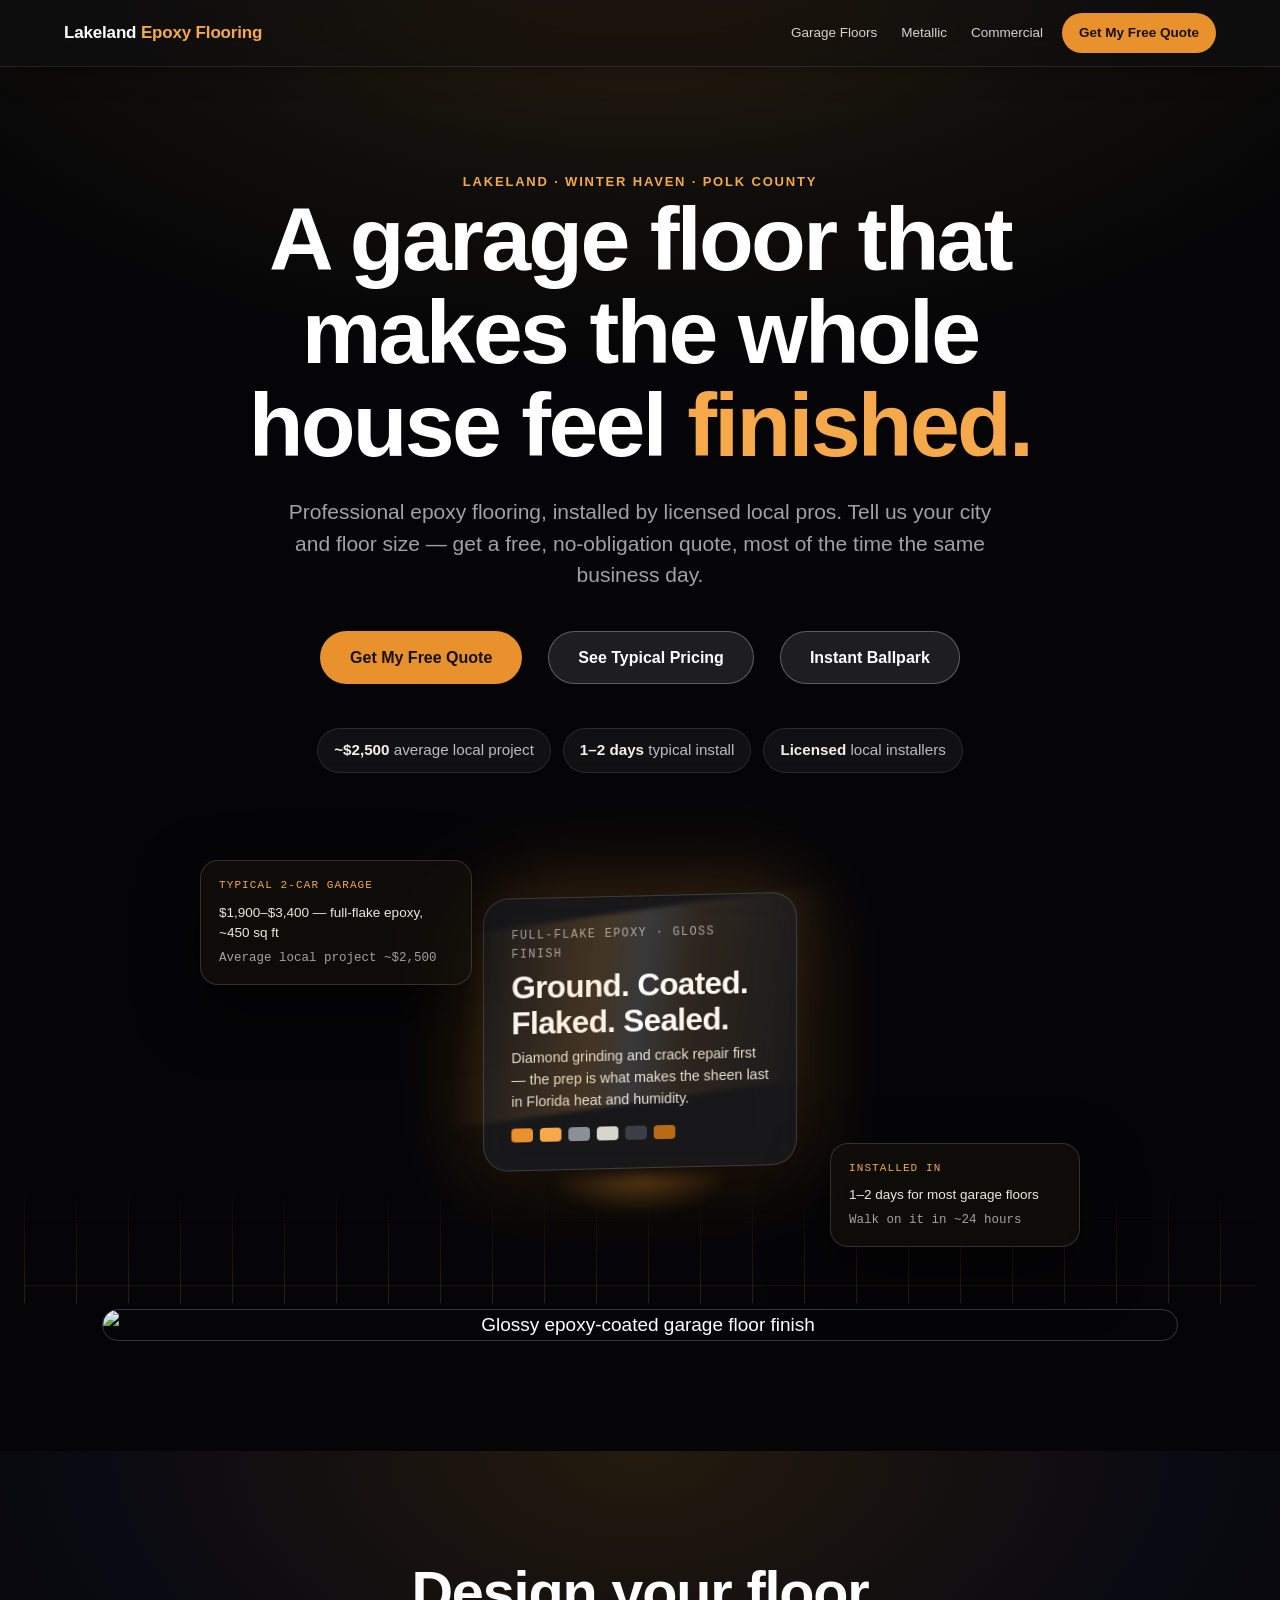
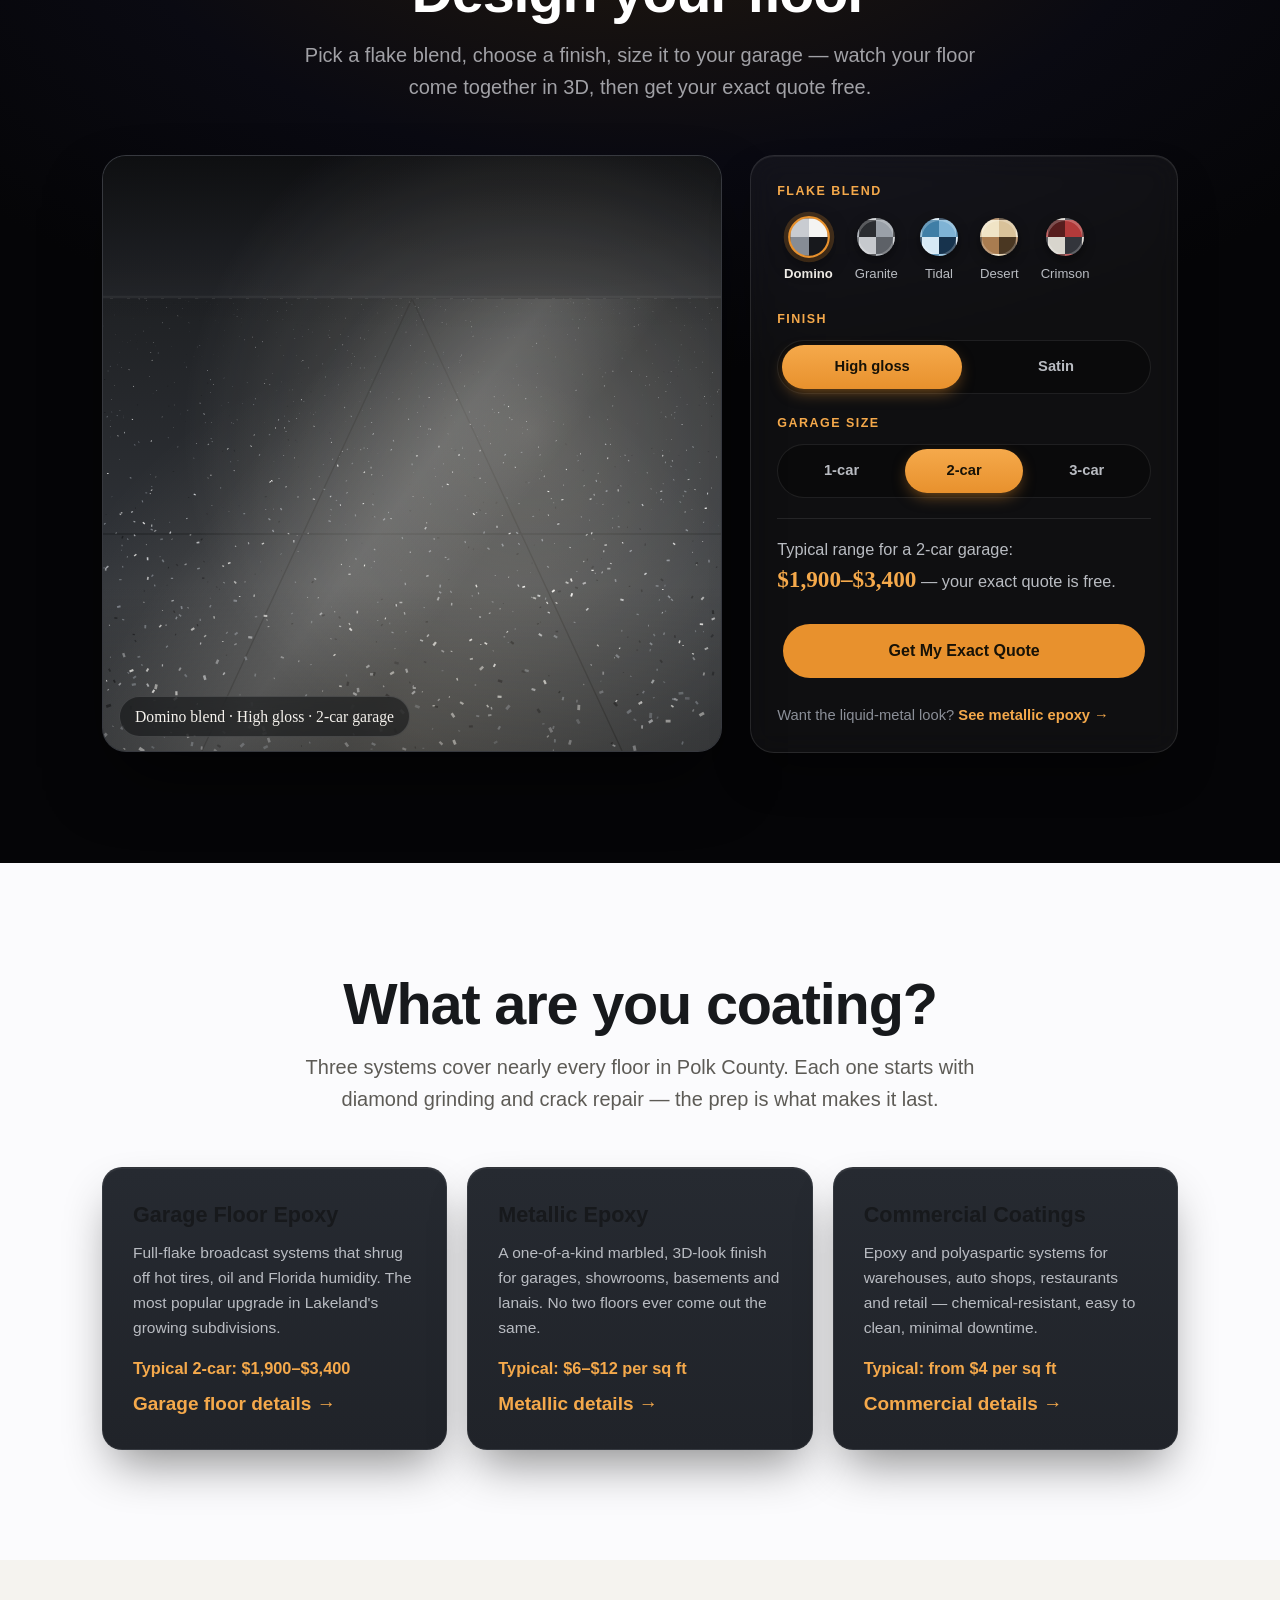
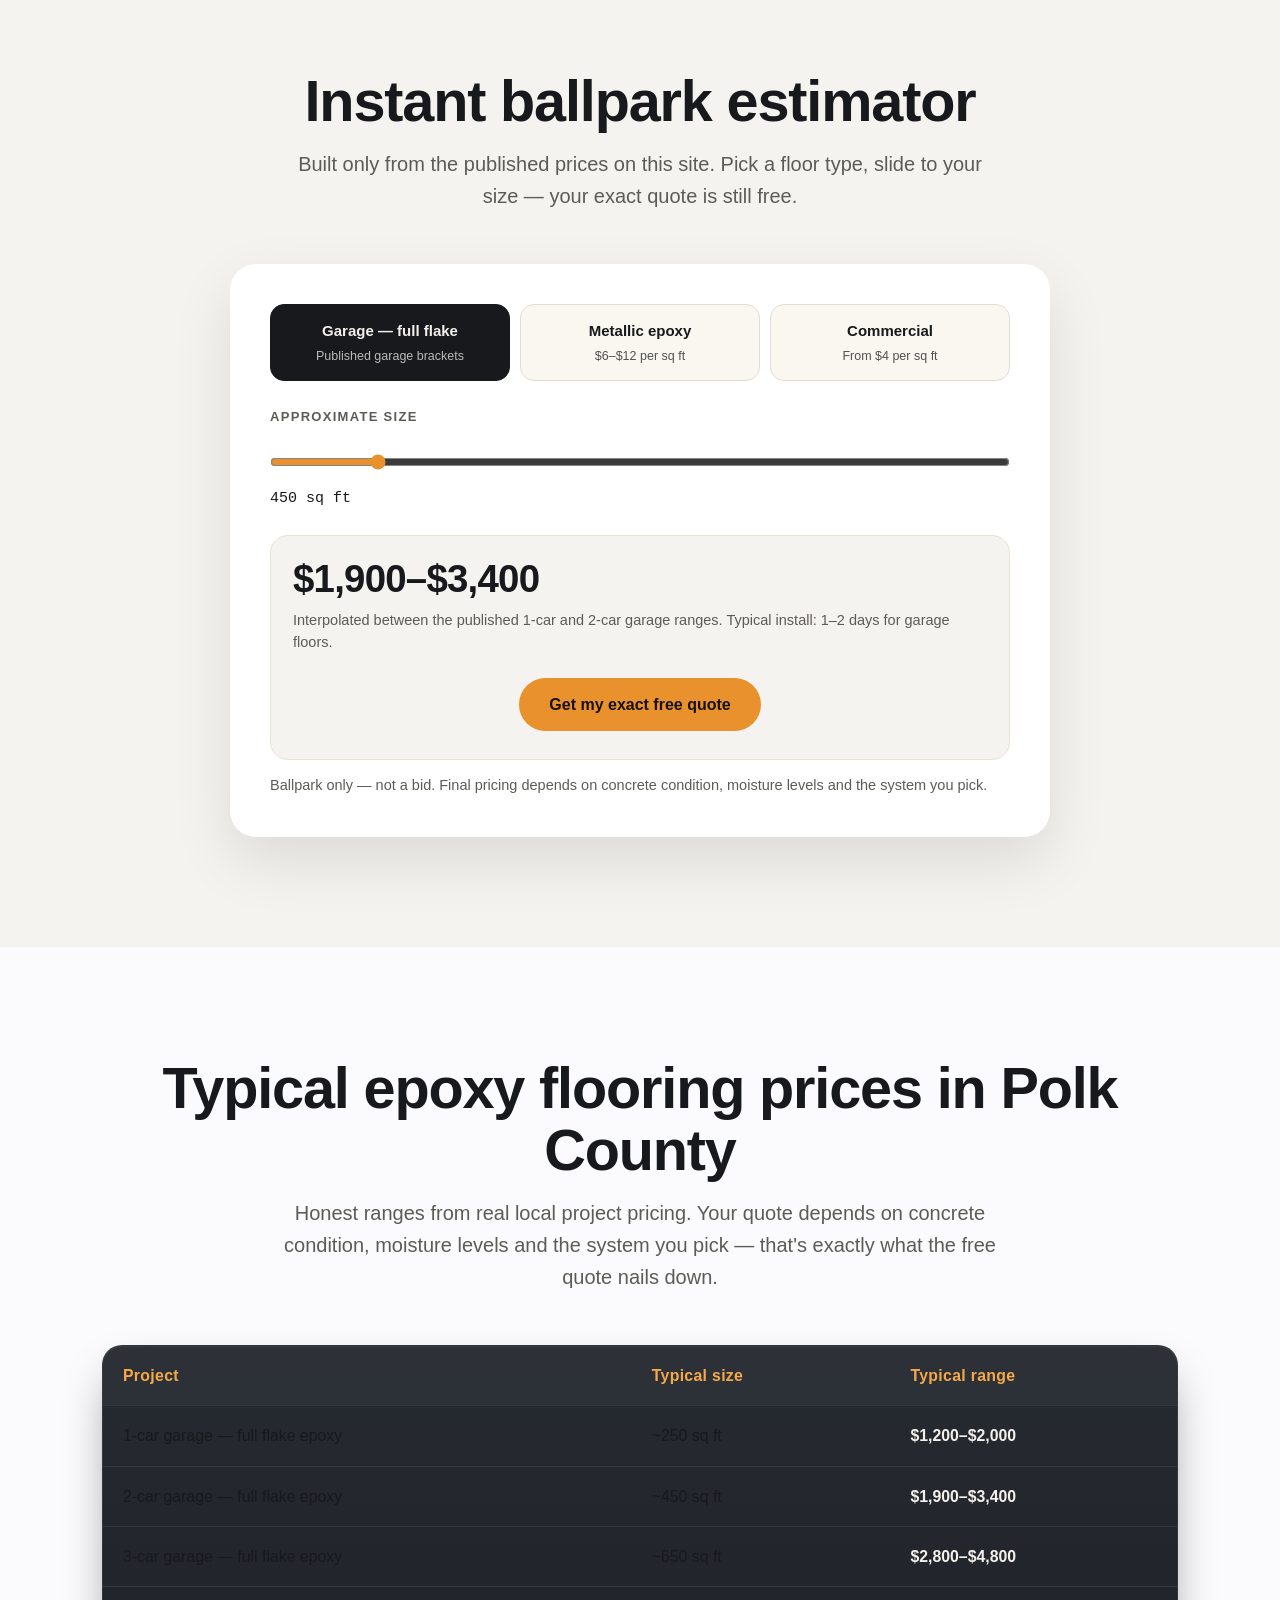
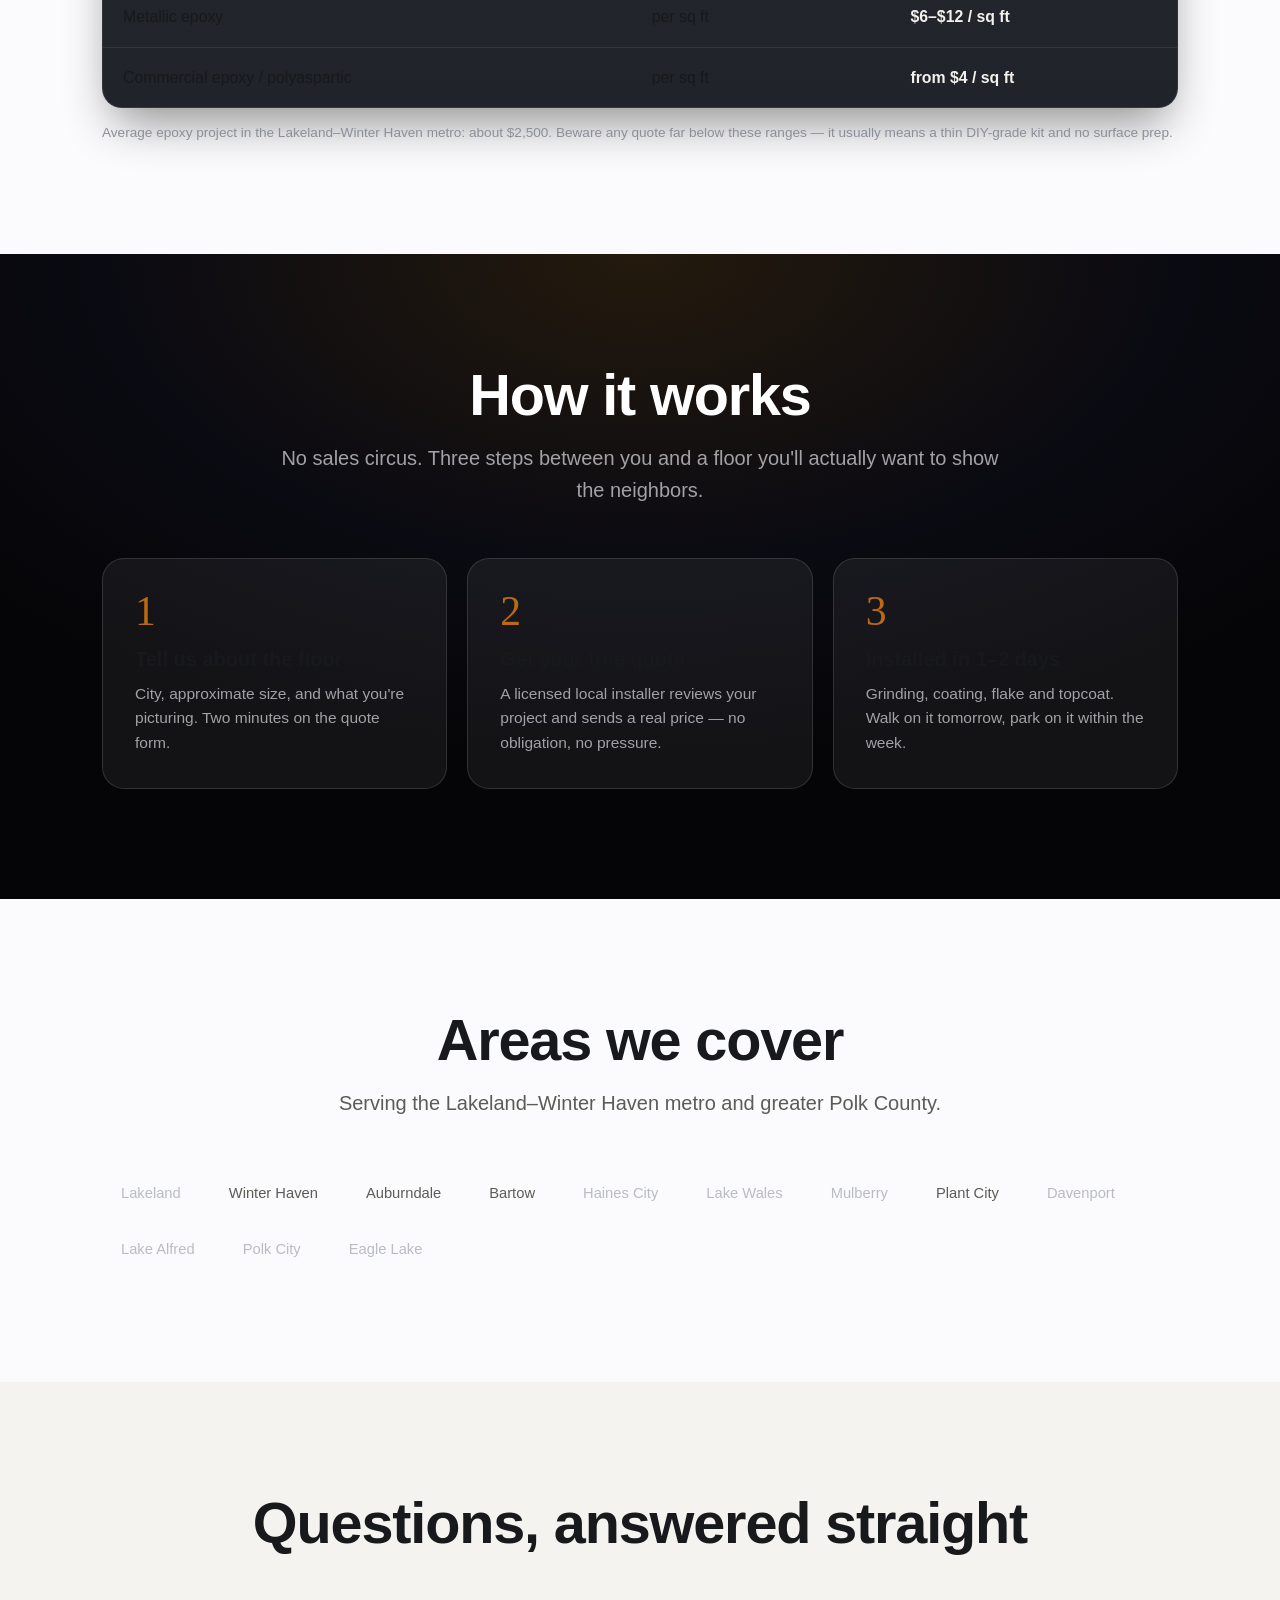
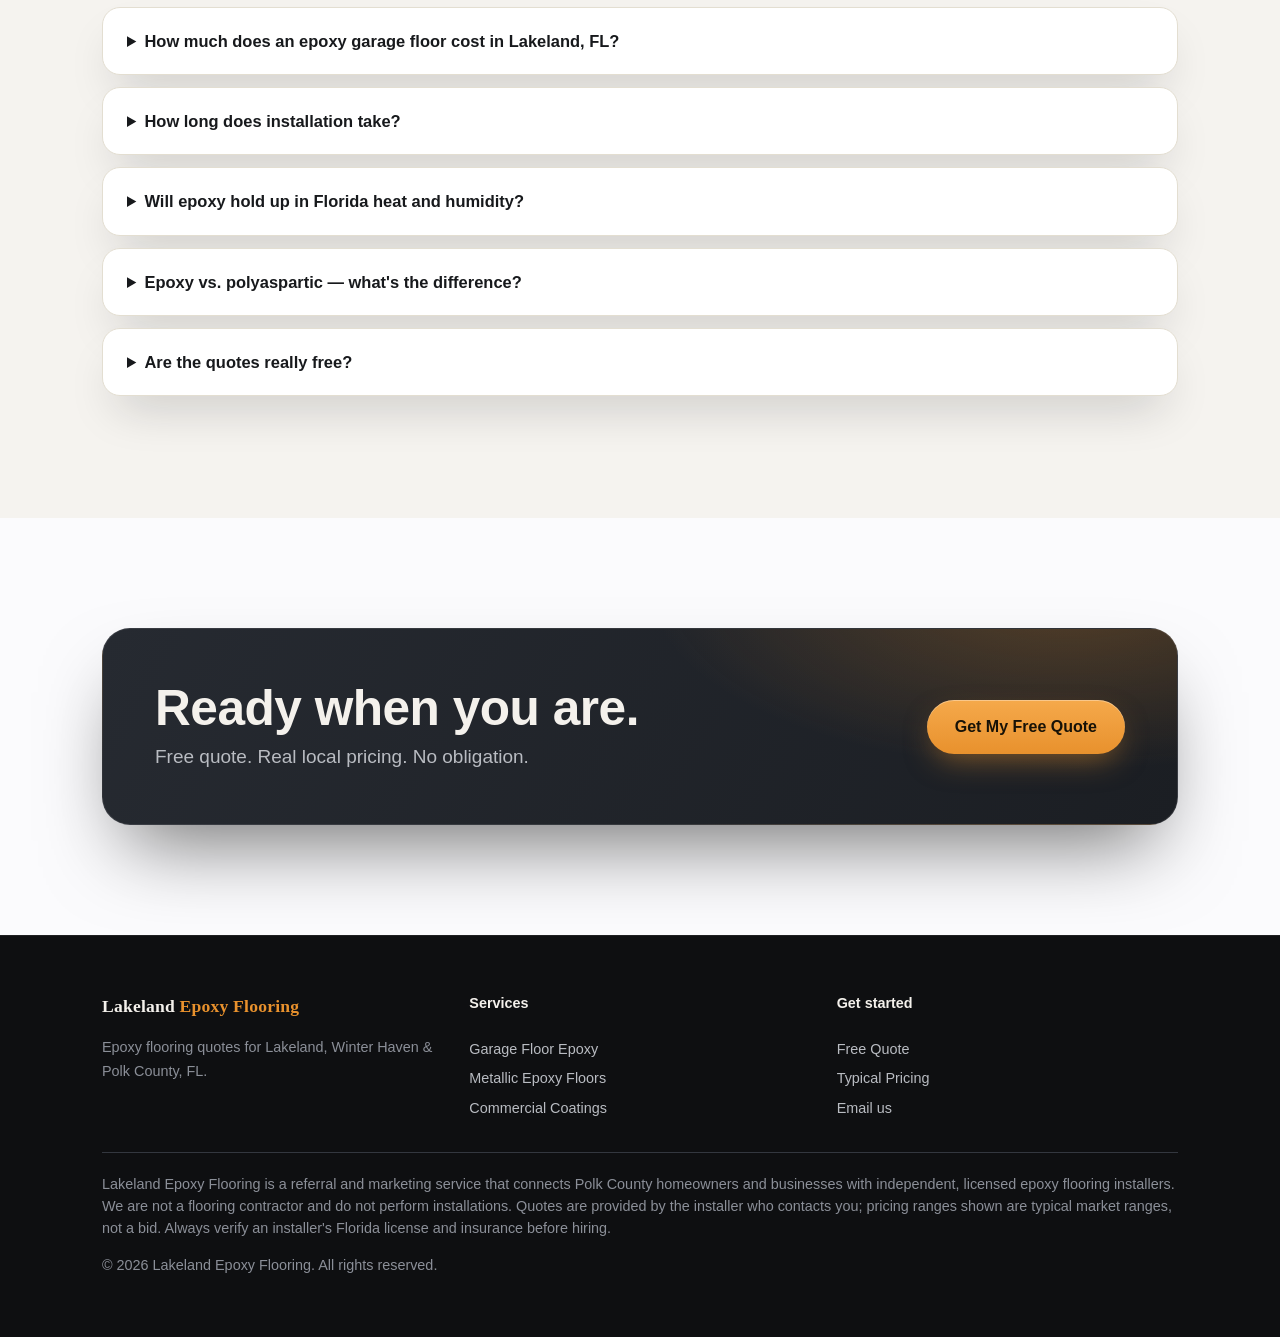
==== commit 5ad08635: "Cinematic 3D interactive rebuild: Lakeland epoxy flooring (homepage + quote flow)" ====
--- a/index.html
+++ b/index.html
@@ -58,6 +58,51 @@
 <div class="hero-img"><img src="https://images.unsplash.com/photo-1766801075605-8c036a5c4ec3?fm=jpg&q=70&w=1600&auto=format&fit=crop" alt="Glossy epoxy-coated garage floor finish" loading="lazy"></div>
 </div></div>
 
+<section class="cfg-sec dark-band" id="designer"><div class="wrap">
+<h2 class="sec-title rv">Design your floor</h2>
+<p class="lead-c rv">Pick a flake blend, choose a finish, size it to your garage — watch your floor come together in 3D, then get your exact quote free.</p>
+<div class="cfg rv">
+  <div class="cfg-stage" id="cfg-stage">
+    <div class="cfg-tilt" id="cfg-tilt">
+      <canvas id="cfg-canvas" width="880" height="560" role="img" aria-label="Live preview of your epoxy garage floor design"></canvas>
+      <div class="cfg-sheen" id="cfg-sheen" aria-hidden="true"></div>
+      <div class="cfg-shade" aria-hidden="true"></div>
+      <div class="cfg-cap" id="cfg-cap">Domino blend · High gloss · 2-car garage</div>
+    </div>
+  </div>
+  <div class="cfg-panel">
+    <div class="cfg-group">
+      <span class="cfg-lab" id="cfg-blend-lab">Flake blend</span>
+      <div class="cfg-swatches" role="group" aria-labelledby="cfg-blend-lab">
+        <button type="button" class="cfg-swatch is-on" data-blend="domino" aria-pressed="true"><span class="cfg-chip" style="background:conic-gradient(#f4f4f2 0 25%,#17181c 0 50%,#868c95 0 75%,#c9ccd1 0)"></span>Domino</button>
+        <button type="button" class="cfg-swatch" data-blend="granite" aria-pressed="false"><span class="cfg-chip" style="background:conic-gradient(#9aa0a8 0 25%,#5d6167 0 50%,#c6c9cd 0 75%,#2b2d31 0)"></span>Granite</button>
+        <button type="button" class="cfg-swatch" data-blend="tidal" aria-pressed="false"><span class="cfg-chip" style="background:conic-gradient(#7fb3d5 0 25%,#17334d 0 50%,#d7e9f5 0 75%,#3f7ea6 0)"></span>Tidal</button>
+        <button type="button" class="cfg-swatch" data-blend="desert" aria-pressed="false"><span class="cfg-chip" style="background:conic-gradient(#d9c29a 0 25%,#4a3722 0 50%,#a97c50 0 75%,#f0e4c6 0)"></span>Desert</button>
+        <button type="button" class="cfg-swatch" data-blend="crimson" aria-pressed="false"><span class="cfg-chip" style="background:conic-gradient(#b23a3a 0 25%,#33353b 0 50%,#d8d5cd 0 75%,#571d1d 0)"></span>Crimson</button>
+      </div>
+    </div>
+    <div class="cfg-group">
+      <span class="cfg-lab" id="cfg-finish-lab">Finish</span>
+      <div class="cfg-seg" role="group" aria-labelledby="cfg-finish-lab">
+        <button type="button" data-finish="gloss" class="is-on" aria-pressed="true">High gloss</button>
+        <button type="button" data-finish="satin" aria-pressed="false">Satin</button>
+      </div>
+    </div>
+    <div class="cfg-group">
+      <span class="cfg-lab" id="cfg-size-lab">Garage size</span>
+      <div class="cfg-seg" role="group" aria-labelledby="cfg-size-lab">
+        <button type="button" data-size="1" aria-pressed="false">1-car</button>
+        <button type="button" data-size="2" class="is-on" aria-pressed="true">2-car</button>
+        <button type="button" data-size="3" aria-pressed="false">3-car</button>
+      </div>
+    </div>
+    <p class="cfg-price" id="cfg-price" aria-live="polite">Typical range for a 2-car garage: <strong>$1,900–$3,400</strong> — your exact quote is free.</p>
+    <a class="cine-btn cfg-cta" id="cfg-cta" href="get-a-quote.html?coating=Garage%20floor%20%E2%80%94%20full%20flake%20epoxy&amp;size=2-car%20garage%20(~450%20sq%20ft)">Get My Exact Quote</a>
+    <p class="cfg-metal">Want the liquid-metal look? <a href="metallic-epoxy-floors.html">See metallic epoxy →</a></p>
+  </div>
+</div>
+</div></section>
+
 <section><div class="wrap">
 <h2 class="sec-title rv">What are you coating?</h2>
 <p class="lead-c rv">Three systems cover nearly every floor in Polk County. Each one starts with diamond grinding and crack repair — the prep is what makes it last.</p>
@@ -175,5 +220,124 @@
 slider.addEventListener('input',update);update();
 })();
 </script>
+<script>
+/* ===== Design Your Floor — interactive epoxy configurator =====
+   Canvas flake preview with 3D pointer tilt and a gloss sheen that tracks
+   the light. Prices are ONLY the published full-flake garage ranges:
+   1-car $1,200–$2,000 · 2-car $1,900–$3,400 · 3-car $2,800–$4,800. */
+(function(){
+var stage=document.getElementById('cfg-stage'); if(!stage) return;
+var tiltEl=document.getElementById('cfg-tilt'),
+    canvas=document.getElementById('cfg-canvas'),
+    sheen=document.getElementById('cfg-sheen'),
+    capEl=document.getElementById('cfg-cap'),
+    priceEl=document.getElementById('cfg-price'),
+    ctaEl=document.getElementById('cfg-cta');
+var reduce=window.matchMedia('(prefers-reduced-motion: reduce)').matches;
+var finePointer=window.matchMedia('(pointer: fine)').matches;
+var BLENDS={
+  domino:{name:'Domino', base:'#2f3237', flakes:['#f4f4f2','#c9ccd1','#868c95','#17181c','#ffffff'], w:[3,4,5,3,1]},
+  granite:{name:'Granite', base:'#3b3e44', flakes:['#9aa0a8','#c6c9cd','#5d6167','#e6e8ea','#2b2d31'], w:[4,4,4,2,2]},
+  tidal:{name:'Tidal', base:'#26506e', flakes:['#7fb3d5','#d7e9f5','#3f7ea6','#17334d','#a8cbe4'], w:[4,2,4,3,3]},
+  desert:{name:'Desert', base:'#6d5439', flakes:['#d9c29a','#a97c50','#8a6742','#f0e4c6','#4a3722'], w:[4,4,3,2,3]},
+  crimson:{name:'Crimson', base:'#33353b', flakes:['#b23a3a','#82868d','#d8d5cd','#571d1d','#c9ccd1'], w:[3,4,3,2,3]}
+};
+var SIZES={
+  '1':{label:'1-car', range:'$1,200–$2,000', opt:'1-car garage (~250 sq ft)'},
+  '2':{label:'2-car', range:'$1,900–$3,400', opt:'2-car garage (~450 sq ft)'},
+  '3':{label:'3-car', range:'$2,800–$4,800', opt:'3-car garage (~650 sq ft)'}
+};
+var COATING='Garage floor — full flake epoxy';
+var state={blend:'domino', finish:'gloss', size:'2'};
+function mulberry32(a){return function(){a|=0;a=a+0x6D2B79F5|0;var t=Math.imul(a^a>>>15,1|a);t=t+Math.imul(t^t>>>7,61|t)^t;return((t^t>>>14)>>>0)/4294967296;};}
+function seedFor(s){var h=2166136261;for(var i=0;i<s.length;i++){h^=s.charCodeAt(i);h=Math.imul(h,16777619);}return h>>>0;}
+function hexRgb(h){return [parseInt(h.slice(1,3),16),parseInt(h.slice(3,5),16),parseInt(h.slice(5,7),16)];}
+function mix(h,amt,toWhite){var c=hexRgb(h),t=toWhite?255:0;return 'rgb('+Math.round(c[0]+(t-c[0])*amt)+','+Math.round(c[1]+(t-c[1])*amt)+','+Math.round(c[2]+(t-c[2])*amt)+')';}
+var ctx=canvas.getContext('2d');
+function draw(){
+  var w=canvas.clientWidth, h=canvas.clientHeight; if(!w||!h) return;
+  var dpr=Math.min(window.devicePixelRatio||1,2);
+  if(canvas.width!==Math.round(w*dpr)||canvas.height!==Math.round(h*dpr)){canvas.width=Math.round(w*dpr);canvas.height=Math.round(h*dpr);}
+  ctx.setTransform(dpr,0,0,dpr,0,0);
+  var B=BLENDS[state.blend], horizon=h*0.24, rand=mulberry32(seedFor(state.blend));
+  /* back wall */
+  var wall=ctx.createLinearGradient(0,0,0,horizon);
+  wall.addColorStop(0,'#101114'); wall.addColorStop(1,'#232529');
+  ctx.fillStyle=wall; ctx.fillRect(0,0,w,horizon);
+  ctx.fillStyle='rgba(255,255,255,0.05)'; ctx.fillRect(0,horizon-3,w,2);
+  /* floor base coat: darker at the horizon, richer toward the viewer */
+  var fl=ctx.createLinearGradient(0,horizon,0,h);
+  fl.addColorStop(0,mix(B.base,0.34,false)); fl.addColorStop(0.55,B.base); fl.addColorStop(1,mix(B.base,0.10,true));
+  ctx.fillStyle=fl; ctx.fillRect(0,horizon,w,h-horizon);
+  /* expansion joints converging to a vanishing point */
+  var vpx=w*0.5;
+  ctx.strokeStyle='rgba(0,0,0,0.28)'; ctx.lineWidth=1.4; ctx.beginPath();
+  ctx.moveTo(vpx,horizon); ctx.lineTo(w*0.16,h);
+  ctx.moveTo(vpx,horizon); ctx.lineTo(w*0.84,h);
+  ctx.moveTo(0,horizon+(h-horizon)*0.52); ctx.lineTo(w,horizon+(h-horizon)*0.52);
+  ctx.stroke();
+  /* flakes: thousands of chips, growing with perspective toward the viewer */
+  var bag=[]; B.flakes.forEach(function(c,i){for(var k=0;k<(B.w[i]||1)*10;k++) bag.push(c);});
+  var N=Math.round(w*h/260);
+  for(var i=0;i<N;i++){
+    var t=Math.pow(rand(),1.5), y=horizon+t*(h-horizon), x=rand()*w;
+    var s=(0.5+rand()*1.5)*(0.35+Math.pow(t,1.4)*2.6);
+    ctx.save(); ctx.translate(x,y); ctx.rotate(rand()*Math.PI);
+    ctx.fillStyle=bag[(rand()*bag.length)|0];
+    ctx.globalAlpha=0.55+rand()*0.45;
+    ctx.fillRect(-s/2,-s/4,s,s*0.55);
+    ctx.restore();
+  }
+  ctx.globalAlpha=1;
+  /* pool of light on the floor */
+  var pool=ctx.createRadialGradient(w*0.5,h*0.98,10,w*0.5,h*0.98,w*0.62);
+  pool.addColorStop(0,'rgba(255,236,200,'+(state.finish==='gloss'?0.20:0.10)+')');
+  pool.addColorStop(1,'rgba(255,236,200,0)');
+  ctx.fillStyle=pool; ctx.fillRect(0,horizon,w,h-horizon);
+  /* gloss clear-coat streak */
+  if(state.finish==='gloss'){
+    var streak=ctx.createLinearGradient(0,horizon,w,h);
+    streak.addColorStop(0.28,'rgba(255,255,255,0)');
+    streak.addColorStop(0.47,'rgba(255,255,255,0.13)');
+    streak.addColorStop(0.60,'rgba(255,255,255,0)');
+    ctx.fillStyle=streak; ctx.fillRect(0,horizon,w,h-horizon);
+  }
+}
+function sync(){
+  var B=BLENDS[state.blend], S=SIZES[state.size];
+  capEl.textContent=B.name+' blend · '+(state.finish==='gloss'?'High gloss':'Satin')+' · '+S.label+' garage';
+  priceEl.innerHTML='Typical range for a '+S.label+' garage: <strong>'+S.range+'</strong> — your exact quote is free.';
+  ctaEl.href='get-a-quote.html?coating='+encodeURIComponent(COATING)+'&size='+encodeURIComponent(S.opt);
+  stage.classList.toggle('cfg-is-satin',state.finish==='satin');
+  draw();
+}
+function pick(sel,attr,val){document.querySelectorAll(sel).forEach(function(b){var on=b.getAttribute(attr)===val;b.classList.toggle('is-on',on);b.setAttribute('aria-pressed',on?'true':'false');});}
+document.querySelectorAll('.cfg-swatch').forEach(function(b){b.addEventListener('click',function(){state.blend=b.getAttribute('data-blend');pick('.cfg-swatch','data-blend',state.blend);sync();});});
+document.querySelectorAll('[data-finish]').forEach(function(b){b.addEventListener('click',function(){state.finish=b.getAttribute('data-finish');pick('[data-finish]','data-finish',state.finish);sync();});});
+document.querySelectorAll('[data-size]').forEach(function(b){b.addEventListener('click',function(){state.size=b.getAttribute('data-size');pick('[data-size]','data-size',state.size);sync();});});
+/* Pointer: 3D tilt + sheen that follows the light. Fine pointers only, never with reduced motion. */
+var tx=0,ty=0,cx=0,cy=0,sx=50,sy=38,gsx=50,gsy=38,hover=false,rafOn=false,t0=0;
+function frame(ts){
+  cx+=(tx-cx)*0.09; cy+=(ty-cy)*0.09;
+  tiltEl.style.transform='rotateX('+(-cy*6).toFixed(2)+'deg) rotateY('+(cx*8).toFixed(2)+'deg)';
+  if(!hover&&state.finish==='gloss'){gsx=50+Math.sin(ts/2600)*22; gsy=38+Math.cos(ts/3400)*12;}
+  else if(hover){gsx=sx; gsy=sy;}
+  sheen.style.setProperty('--sx',gsx.toFixed(1)+'%');
+  sheen.style.setProperty('--sy',gsy.toFixed(1)+'%');
+  if(Math.abs(tx-cx)>0.001||Math.abs(ty-cy)>0.001||(!hover&&state.finish==='gloss')){requestAnimationFrame(frame);}
+  else{rafOn=false;}
+}
+function kick(){if(!rafOn&&!reduce){rafOn=true;requestAnimationFrame(frame);}}
+if(finePointer&&!reduce){
+  stage.addEventListener('pointermove',function(ev){var r=stage.getBoundingClientRect();
+    tx=((ev.clientX-r.left)/r.width-0.5)*2; ty=((ev.clientY-r.top)/r.height-0.5)*2;
+    sx=(ev.clientX-r.left)/r.width*100; sy=(ev.clientY-r.top)/r.height*100; hover=true; kick();});
+  stage.addEventListener('pointerleave',function(){tx=0;ty=0;hover=false;kick();});
+  if('IntersectionObserver' in window){new IntersectionObserver(function(es){es.forEach(function(e){if(e.isIntersecting) kick();});},{threshold:0.2}).observe(stage);}
+}
+var rto; window.addEventListener('resize',function(){clearTimeout(rto); rto=setTimeout(draw,140);});
+sync();
+})();
+</script>
 </body>
 </html>
--- a/style.css
+++ b/style.css
@@ -212,3 +212,41 @@
 }
 .eyebrow{letter-spacing:.14em}
 code,kbd{font-family:var(--mono)}
+
+/* ===== Design Your Floor — interactive configurator (additive) ===== */
+.cfg-sec{background:radial-gradient(1100px 480px at 50% -8%,rgba(232,145,45,.13),transparent 62%),linear-gradient(180deg,#101114,#17191c 55%,#101114);}
+.cfg{display:grid;grid-template-columns:1.45fr 1fr;gap:28px;align-items:stretch;text-align:left;}
+.cfg-stage{perspective:1100px;min-height:320px;}
+.cfg-tilt{position:relative;height:100%;min-height:320px;border-radius:var(--radius-lg);overflow:hidden;background:#202329;border:1px solid rgba(255,255,255,.10);box-shadow:0 1px 0 rgba(255,255,255,.06) inset,0 34px 70px -18px rgba(0,0,0,.65);transform-style:preserve-3d;will-change:transform;}
+#cfg-canvas{display:block;width:100%;height:100%;min-height:320px;background:radial-gradient(rgba(244,244,242,.5) 1px,transparent 1.6px) 0 0/17px 19px,radial-gradient(rgba(23,24,28,.55) 1px,transparent 1.6px) 8px 11px/19px 17px,radial-gradient(rgba(134,140,149,.45) 1px,transparent 1.4px) 4px 6px/13px 15px,linear-gradient(180deg,#232529 0 24%,#2f3237 24%,#26282d 100%);}
+.cfg-sheen{position:absolute;inset:0;pointer-events:none;mix-blend-mode:screen;background:radial-gradient(560px circle at var(--sx,50%) var(--sy,38%),rgba(255,246,224,.30),rgba(255,246,224,0) 62%);opacity:.9;transition:opacity .4s var(--ease);}
+.cfg-stage.cfg-is-satin .cfg-sheen{opacity:.22;}
+.cfg-shade{position:absolute;inset:0;pointer-events:none;background:linear-gradient(180deg,rgba(0,0,0,.14),transparent 30%,transparent 72%,rgba(0,0,0,.30));}
+.cfg-cap{position:absolute;left:16px;bottom:14px;z-index:2;font-family:'Fraunces',serif;font-size:.98rem;color:var(--paper);background:rgba(14,15,17,.55);border:1px solid rgba(255,255,255,.14);border-radius:999px;padding:7px 15px;-webkit-backdrop-filter:blur(10px);backdrop-filter:blur(10px);}
+.cfg-panel{background:rgba(255,255,255,.045);border:1px solid rgba(255,255,255,.10);border-radius:var(--radius-lg);box-shadow:0 1px 0 rgba(255,255,255,.06) inset,0 24px 48px -12px rgba(0,0,0,.45);-webkit-backdrop-filter:blur(14px);backdrop-filter:blur(14px);padding:26px 26px 24px;display:flex;flex-direction:column;gap:20px;}
+.cfg-group{display:flex;flex-direction:column;gap:10px;}
+.cfg-lab{font-size:.78rem;font-weight:700;letter-spacing:.12em;text-transform:uppercase;color:var(--amber2);}
+.cfg-swatches{display:flex;flex-wrap:wrap;gap:8px;}
+.cfg-swatch{display:flex;flex-direction:column;align-items:center;gap:7px;background:none;border:0;cursor:pointer;color:var(--muted);font:inherit;font-size:.82rem;padding:6px 7px;border-radius:12px;transition:color .25s var(--ease);}
+.cfg-swatch:hover{color:var(--paper);}
+.cfg-chip{width:38px;height:38px;border-radius:50%;border:2px solid rgba(255,255,255,.22);box-shadow:0 4px 12px rgba(0,0,0,.45),0 1px 0 rgba(255,255,255,.25) inset;transition:transform .25s var(--ease),border-color .25s var(--ease),box-shadow .25s var(--ease);}
+.cfg-swatch.is-on{color:var(--paper);font-weight:600;}
+.cfg-swatch.is-on .cfg-chip{border-color:var(--amber);transform:scale(1.1);box-shadow:0 0 0 4px rgba(232,145,45,.22),0 6px 16px rgba(0,0,0,.5);}
+.cfg-seg{display:flex;background:rgba(0,0,0,.32);border:1px solid rgba(255,255,255,.09);border-radius:999px;padding:4px;gap:4px;}
+.cfg-seg button{flex:1;border:0;background:transparent;color:var(--muted);font:inherit;font-weight:600;font-size:.92rem;padding:10px 8px;min-height:44px;border-radius:999px;cursor:pointer;transition:background .25s var(--ease),color .25s var(--ease);}
+.cfg-seg button:hover{color:var(--paper);}
+.cfg-seg button.is-on{background:linear-gradient(180deg,var(--amber2),var(--amber));color:#171207;box-shadow:0 6px 16px -4px rgba(232,145,45,.55);}
+.cfg-price{font-size:1.02rem;line-height:1.55;color:var(--muted);border-top:1px solid rgba(255,255,255,.09);padding-top:18px;}
+.cfg-price strong{font-family:'Fraunces',serif;font-size:1.45rem;color:var(--amber2);white-space:nowrap;}
+.cfg-cta{text-align:center;margin:0;}
+.cfg-metal{font-size:.92rem;color:var(--dim);}
+.cfg-metal a{color:var(--amber2);text-decoration:none;font-weight:600;}
+.cfg-metal a:hover{text-decoration:underline;}
+@media (max-width:900px){
+  .cfg{grid-template-columns:1fr;}
+  .cfg-stage,.cfg-tilt,#cfg-canvas{min-height:280px;}
+  .cfg-tilt{height:300px;}
+}
+@media (prefers-reduced-motion: reduce){
+  .cfg-swatch,.cfg-chip,.cfg-seg button,.cfg-sheen{transition:none;}
+}
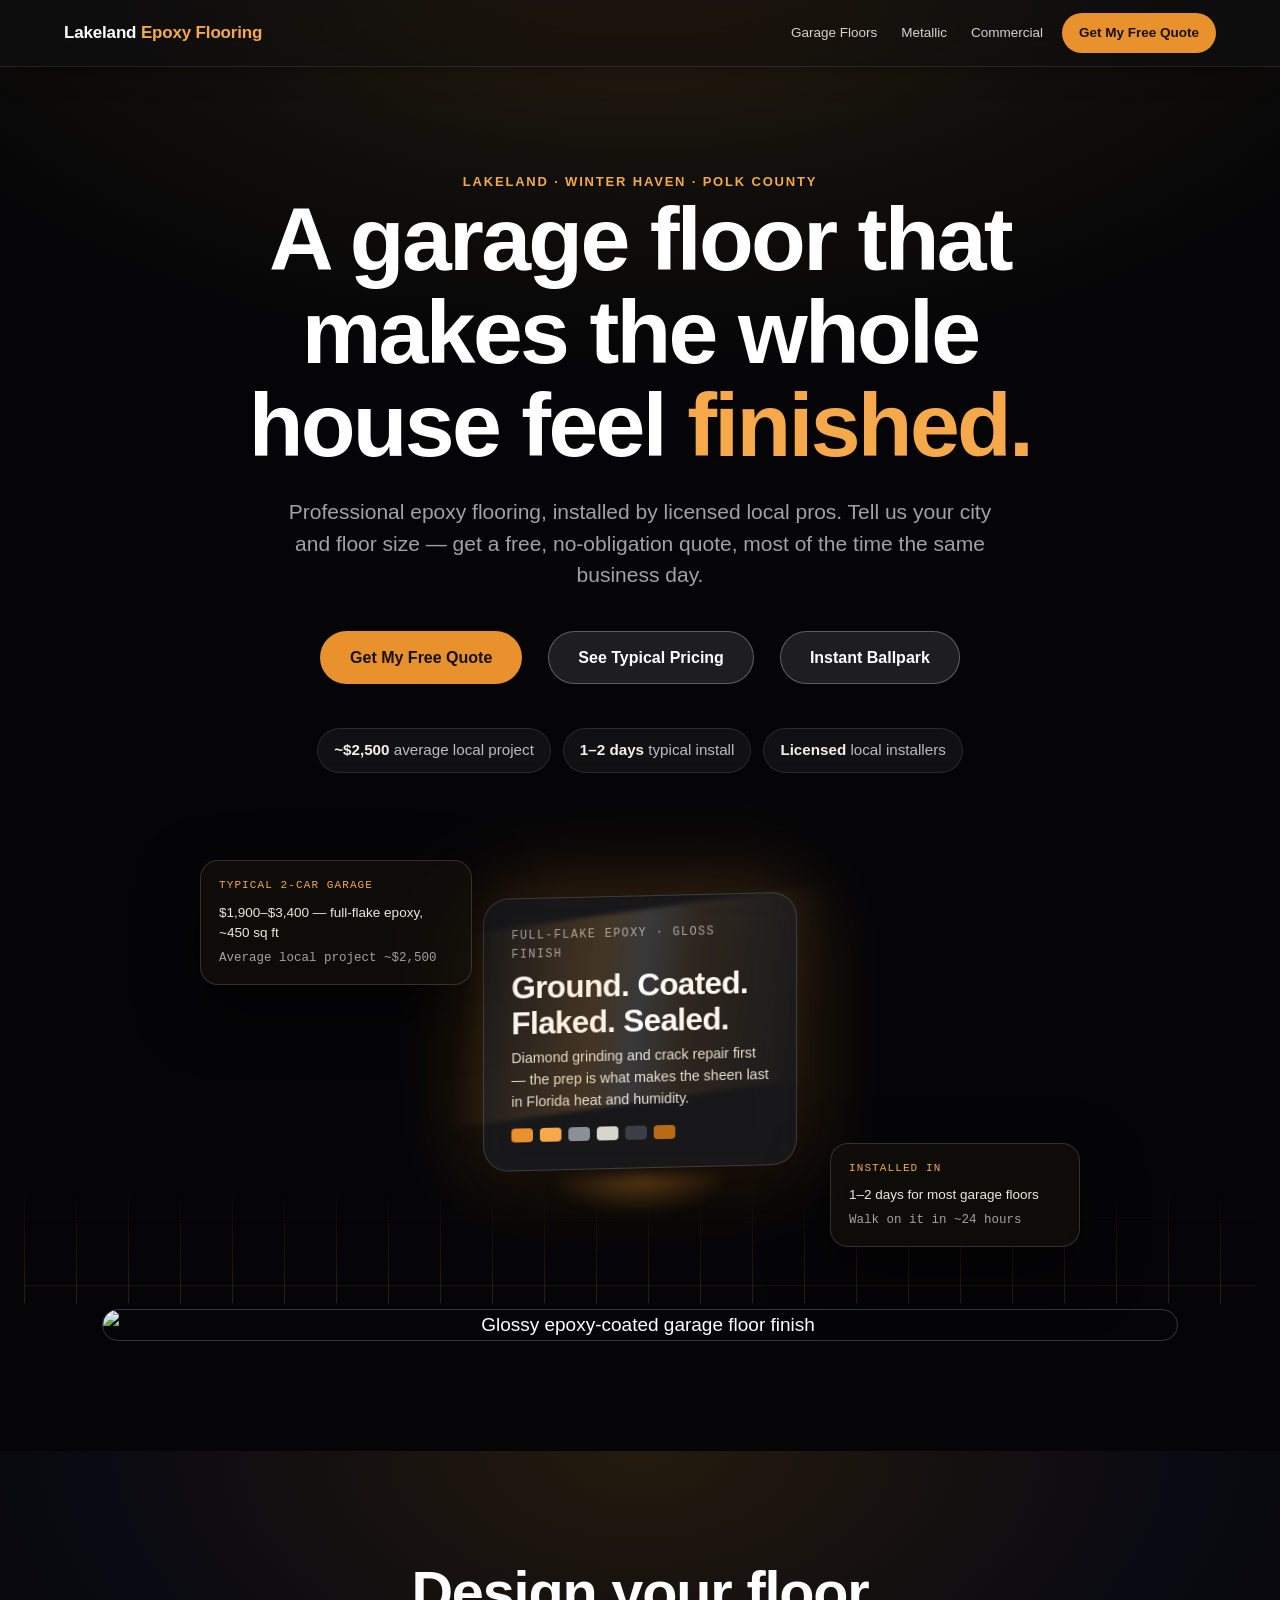
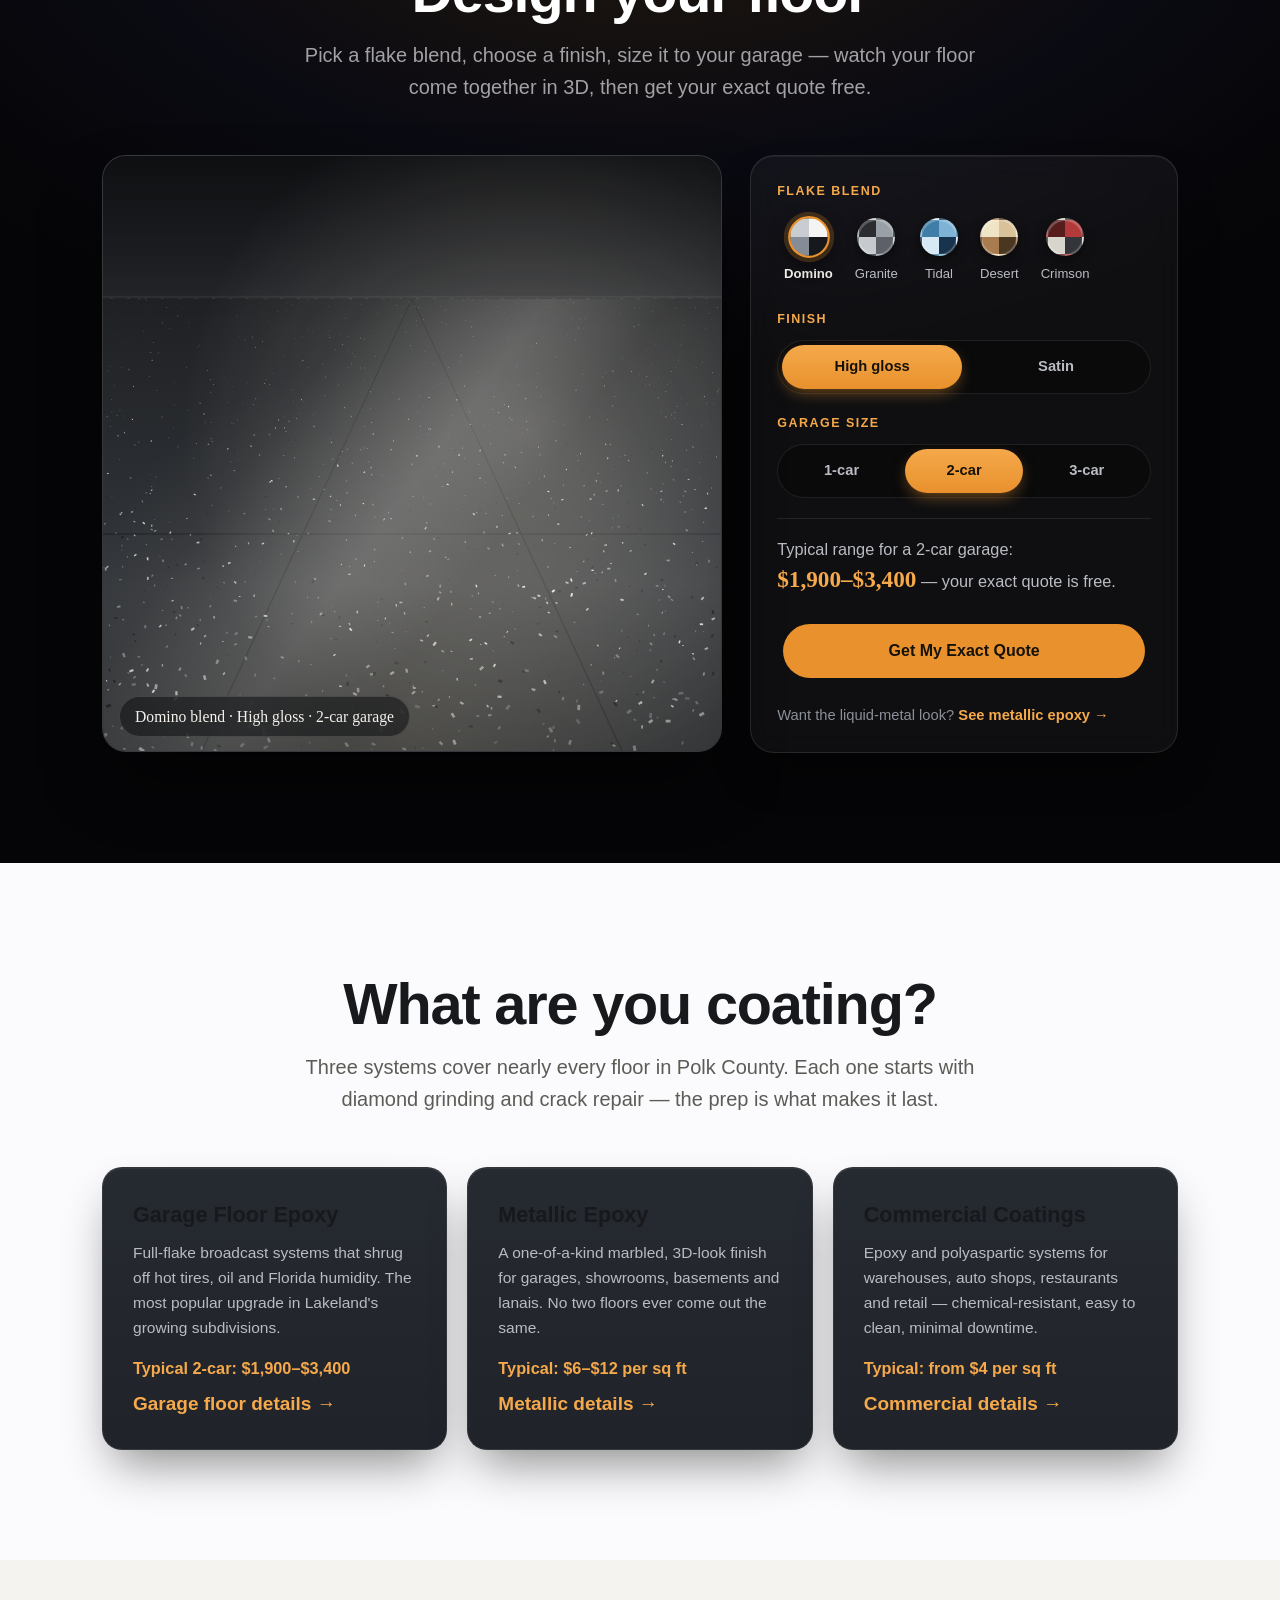
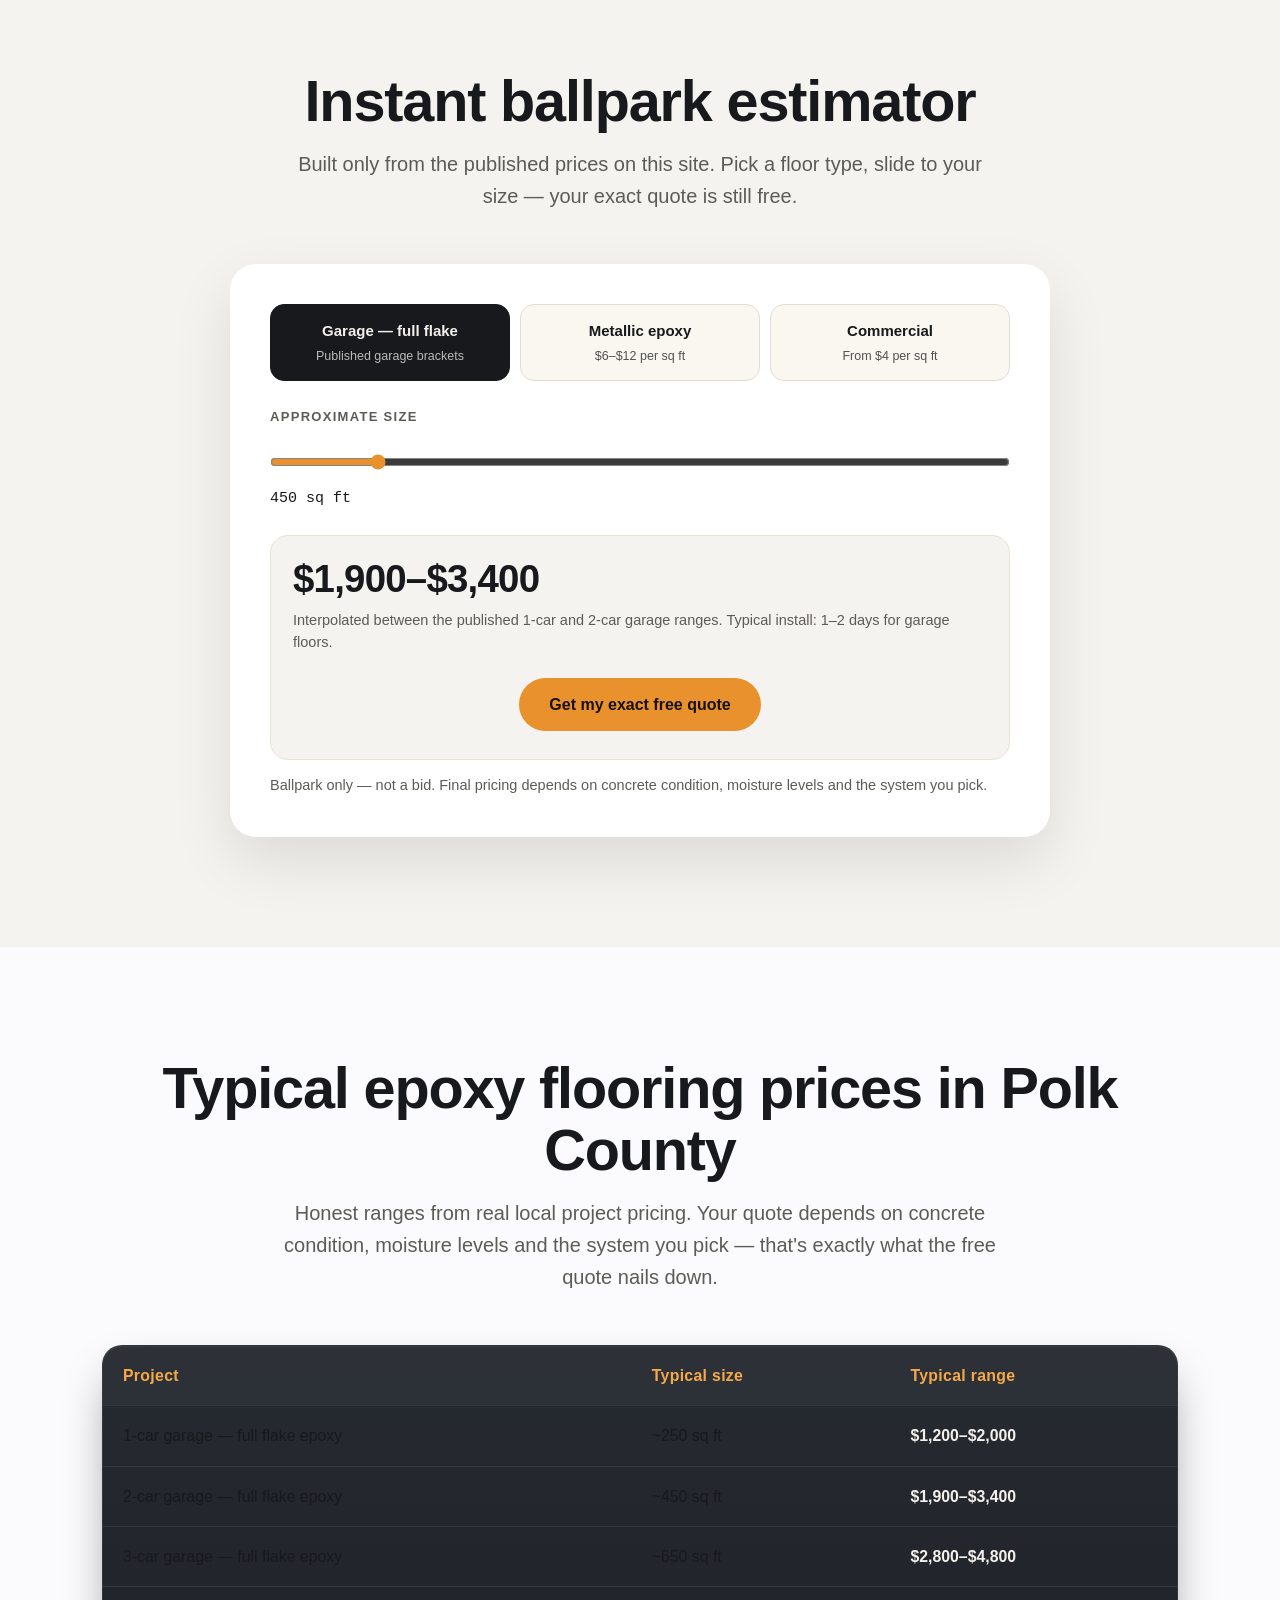
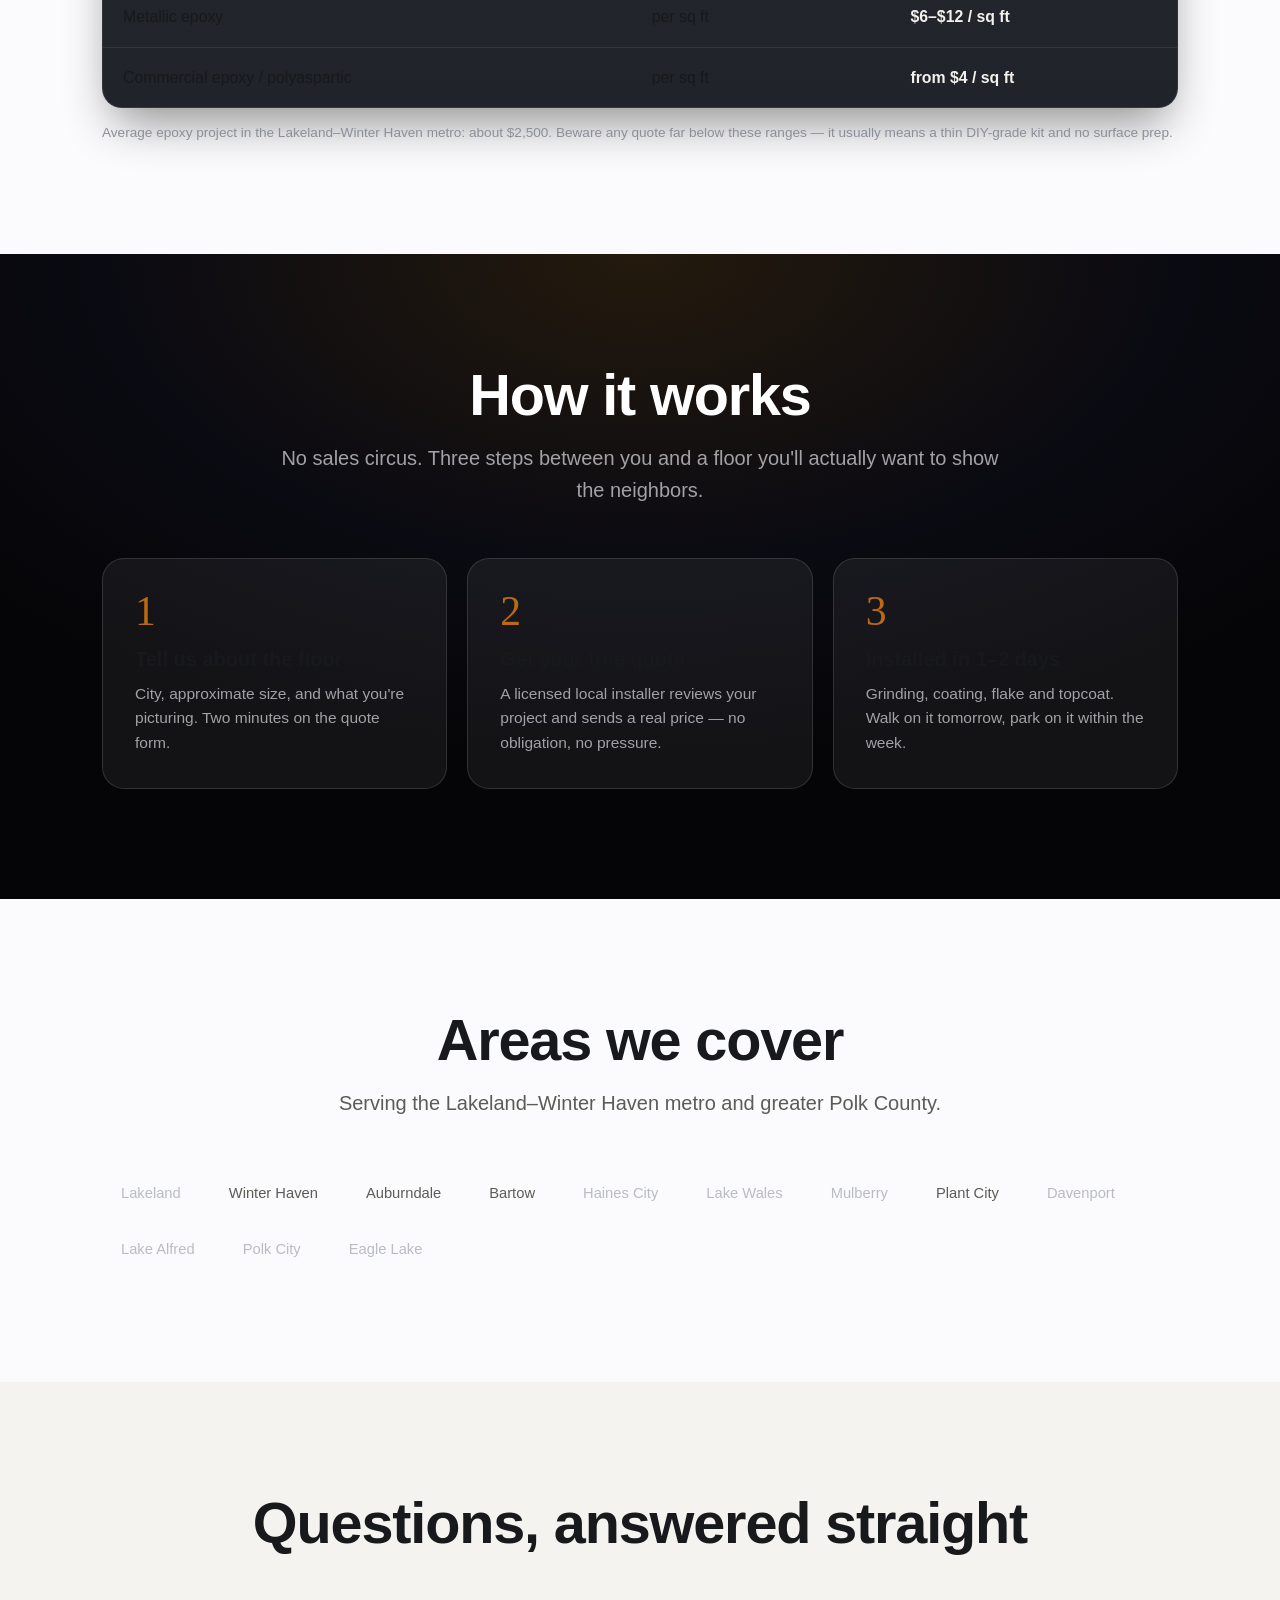
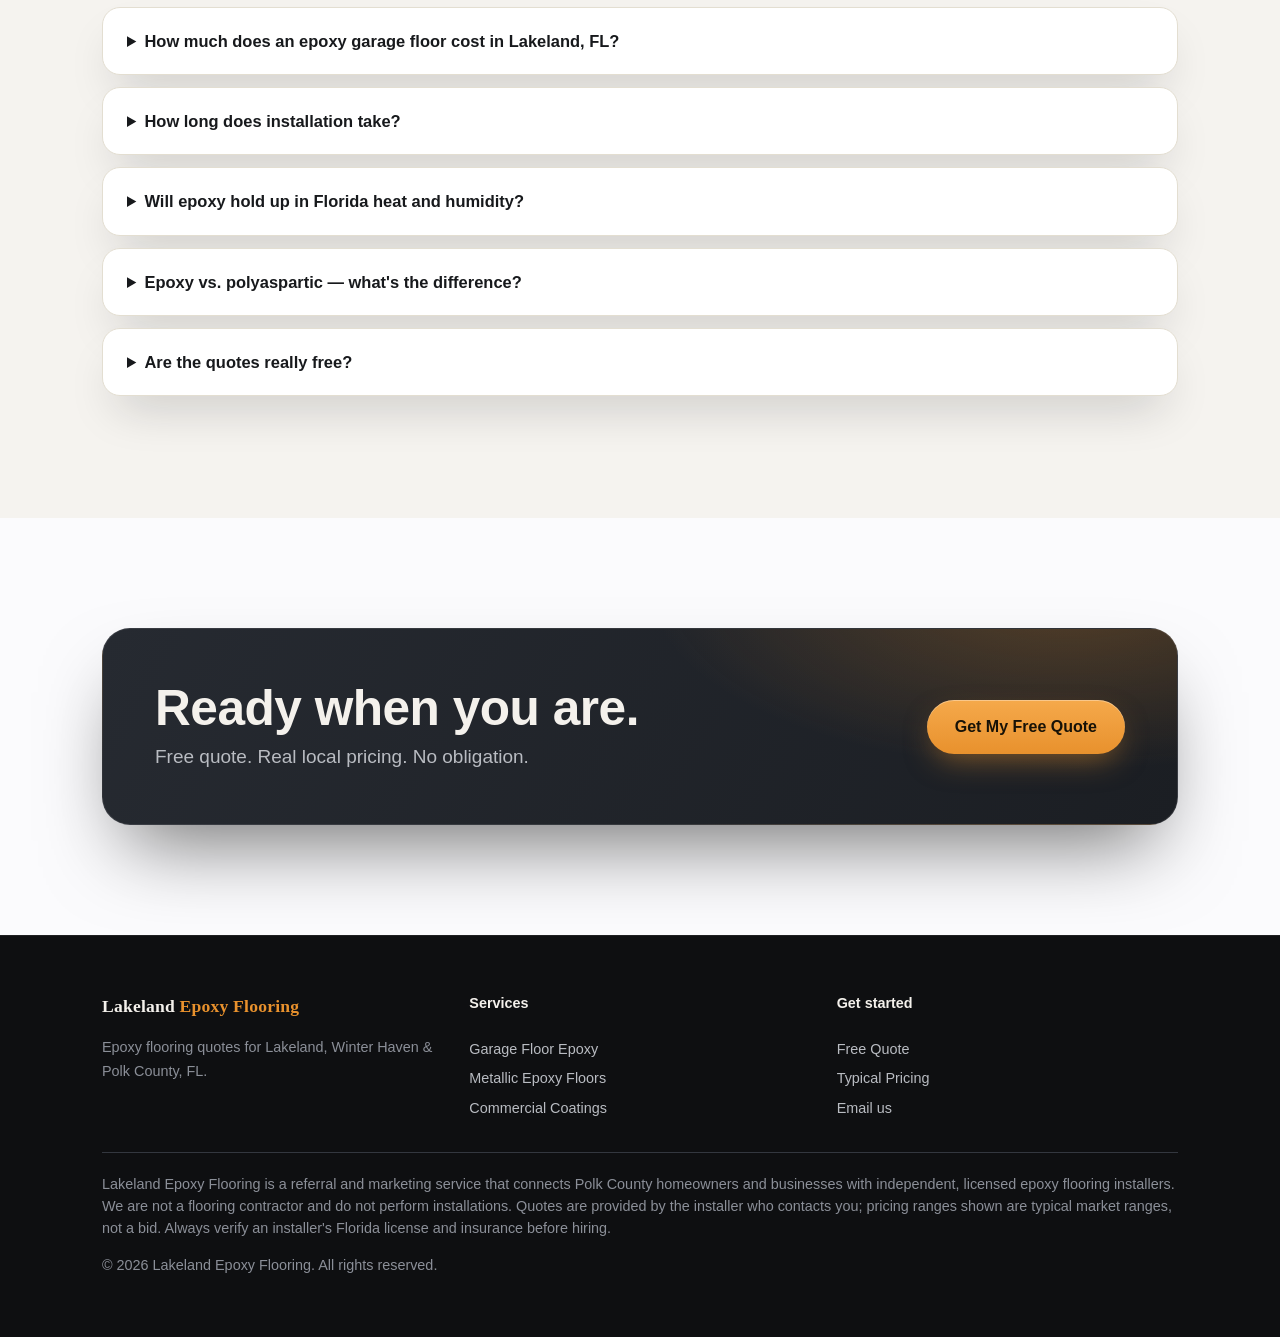
==== commit d231242c: "Configurator CTA now carries blend + finish into the quote form notes" ====
--- a/index.html
+++ b/index.html
@@ -307,7 +307,7 @@
   var B=BLENDS[state.blend], S=SIZES[state.size];
   capEl.textContent=B.name+' blend · '+(state.finish==='gloss'?'High gloss':'Satin')+' · '+S.label+' garage';
   priceEl.innerHTML='Typical range for a '+S.label+' garage: <strong>'+S.range+'</strong> — your exact quote is free.';
-  ctaEl.href='get-a-quote.html?coating='+encodeURIComponent(COATING)+'&size='+encodeURIComponent(S.opt);
+  ctaEl.href='get-a-quote.html?coating='+encodeURIComponent(COATING)+'&size='+encodeURIComponent(S.opt)+'&notes='+encodeURIComponent(B.name+' blend · '+(state.finish==='gloss'?'High gloss':'Satin')+' finish — from the Design Your Floor configurator');
   stage.classList.toggle('cfg-is-satin',state.finish==='satin');
   draw();
 }
